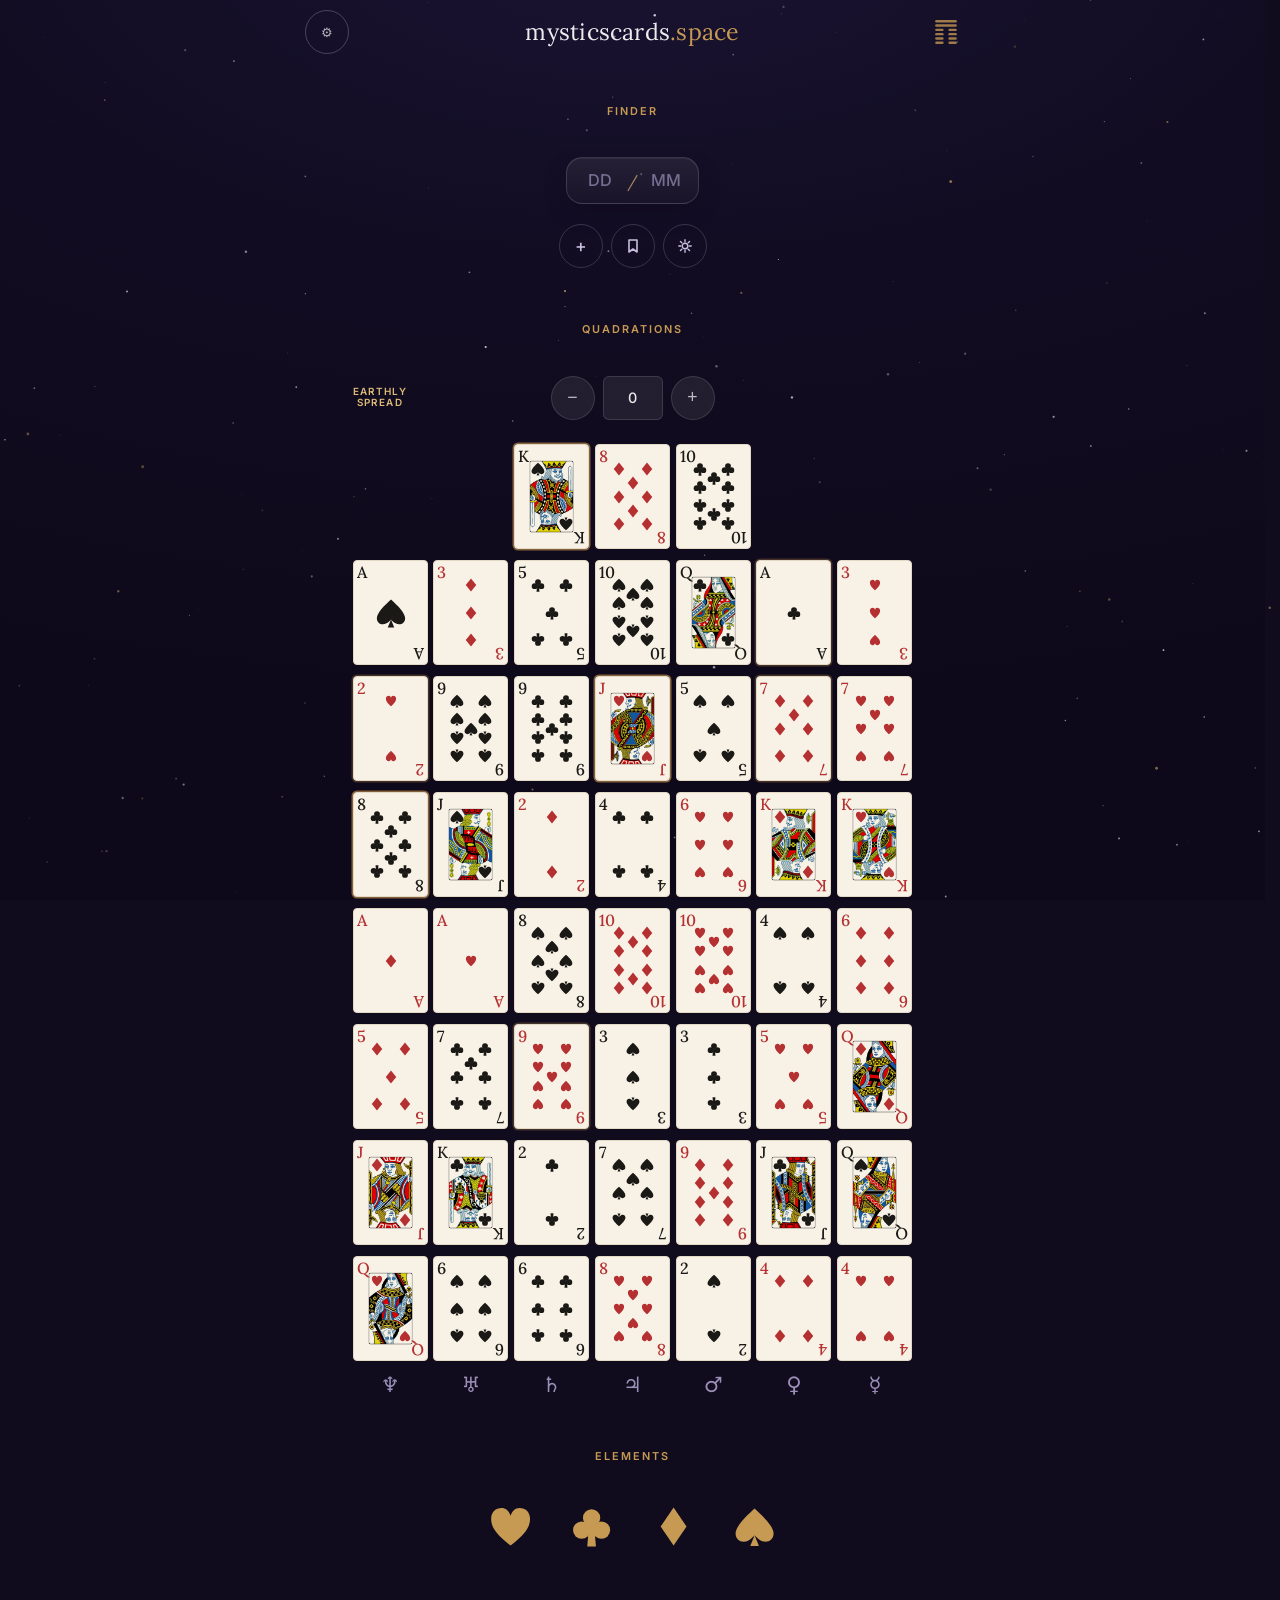
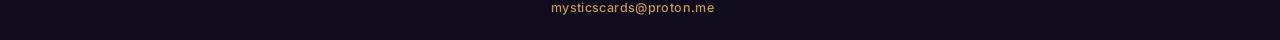
==== index.html @ 14d58bc8 "v0.6" ====
<!DOCTYPE html>
<html lang="en">
<head>
  <meta charset="UTF-8" />
  <meta name="viewport" content="width=device-width, initial-scale=1.0" />
  <title>Cards of Life — mysticscards.space</title>
  <link rel="preconnect" href="https://fonts.googleapis.com" />
  <link rel="preconnect" href="https://fonts.gstatic.com" crossorigin />
  <link href="https://fonts.googleapis.com/css2?family=Inter:wght@300;400;500;600&family=Lora:ital,wght@0,400;0,500;0,600;0,700;1,400;1,500&display=swap" rel="stylesheet" />
  <link rel="icon" href="favicon.ico" sizes="any" />
  <link rel="icon" href="assets/favicon.svg" type="image/svg+xml" />
  <link rel="apple-touch-icon" href="assets/apple-touch-icon.png" />
  <link rel="manifest" href="manifest.webmanifest" />
  <link rel="canonical" href="https://mysticscards.space/" />
  <meta name="theme-color" content="#100c1e" />
  <meta name="version" content="2026-07-16d" />
  <meta name="description" content="Cardology tools — birth cards, planetary periods, and readings." />
  <!-- OpenGraph / Twitter link previews. og-image is 1200×630. -->
  <meta property="og:type" content="website" />
  <meta property="og:url" content="https://mysticscards.space/" />
  <meta property="og:title" content="Cards of Life — mysticscards.space" />
  <meta property="og:description" content="Cardology tools — birth cards, planetary periods, and readings." />
  <meta property="og:image" content="https://mysticscards.space/assets/og-image.png" />
  <meta name="twitter:card" content="summary_large_image" />
  <meta name="twitter:title" content="Cards of Life — mysticscards.space" />
  <meta name="twitter:description" content="Cardology tools — birth cards, planetary periods, and readings." />
  <meta name="twitter:image" content="https://mysticscards.space/assets/og-image.png" />
  <link rel="stylesheet" href="css/site.css?v=20260716e" />
  <link rel="stylesheet" href="css/castfield.css?v=20260711c" />
  <link rel="stylesheet" href="css/cardsoflife.css?v=20260716d" />
</head>
<body class="starry">
<canvas class="stars-bg" aria-hidden="true"></canvas>
<div class="castfield-stage" aria-hidden="true"><div class="field"></div></div>
<script src="js/stars.js?v=20260714a"></script>
<script src="js/site.js?v=20260716e"></script>
<script src="js/castfield.js?v=20260711c" defer></script>
<script src="js/store.js?v=20260714a"></script>
<script src="js/cardsdata.js?v=20260710d"></script>
<script src="js/reltext.js?v=20260710a"></script>
<script src="js/richmonddata.js?v=20260710c"></script>
<script src="js/spread-grid.js?v=20260712a"></script>
<script src="js/quadrations.js?v=20260714a"></script>
<script src="js/finder.js?v=20260714d"></script>
<script src="js/olney.js?v=20260710c"></script>
<script src="js/lifescript.js?v=20260716c"></script>
<!-- The 5 period-reading data files (dailycarddata, periodcarddata,
     yearcarddata, sevenyearcarddata, thirteenyearcarddata — ~500 KB
     total) are LAZY-loaded by js/in-time.js on first Cycles-tab open.
     Not in this eager list, and intentionally not in sw.js PRECACHE. -->
<script src="js/tzcoords.js?v=20260711a"></script>
<script src="js/solar-time.js?v=20260716a"></script>
<script src="js/sun-gate.js?v=20260711b"></script>
<script src="js/in-time.js?v=20260714d"></script>
<script src="js/birthdays.js?v=20260716a"></script>
<script src="js/finder-trays.js?v=20260716a"></script>
<script src="js/planetdata.js?v=20260711a"></script>
<script src="js/elementsdata.js?v=20260711a"></script>
<script src="js/elements.js?v=20260716a"></script>

<main>
  <h1 class="vh">Cards of Life — Cardology</h1>
  <datalist id="solZoneList"></datalist>

  <section class="finder page-section section-open" id="finder" aria-labelledby="finderHeading">
    <h2 class="section-heading" id="finderHeading">
    <button class="section-toggle" type="button"
            aria-expanded="true" aria-controls="finderBody"
            data-section="finder">
      <span class="section-label">Finder</span>
      <svg class="section-chev" viewBox="0 0 24 24" fill="none" stroke="currentColor" stroke-width="2.4" stroke-linecap="round" stroke-linejoin="round" aria-hidden="true"><polyline points="6 9 12 15 18 9"/></svg>
    </button>
    </h2>
    <div class="section-bodywrap">
        <div class="section-bodymin" id="finderBody">
          <div class="section-shell">
          <div class="finder-persons">
            <fieldset class="finder-person" data-role="you">
              <legend class="vh">You</legend>
              <div class="finder-inputs">
                <div class="finder-datepair">
                  <label class="finder-select-wrap">
                    <input id="fDay" class="finder-select finder-day-input" type="text"
                           maxlength="2" inputmode="numeric" pattern="[0-9]*"
                           placeholder="DD" aria-label="Your birth day">
                  </label>
                  <span class="finder-datepair-slash" aria-hidden="true">/</span>
                  <label class="finder-select-wrap">
                    <input id="fMonth" class="finder-select finder-day-input" type="text"
                           maxlength="2" inputmode="numeric" pattern="[0-9]*"
                           placeholder="MM" aria-label="Your birth month">
                  </label>
                </div>
              </div>
            </fieldset>
            <fieldset class="finder-person" data-role="partner">
              <legend class="vh">Partner</legend>
              <div class="finder-inputs">
                <div class="finder-datepair">
                  <label class="finder-select-wrap">
                    <input id="fpDay" class="finder-select finder-day-input" type="text"
                           maxlength="2" inputmode="numeric" pattern="[0-9]*"
                           placeholder="DD" aria-label="Partner's birth day">
                  </label>
                  <span class="finder-datepair-slash" aria-hidden="true">/</span>
                  <label class="finder-select-wrap">
                    <input id="fpMonth" class="finder-select finder-day-input" type="text"
                           maxlength="2" inputmode="numeric" pattern="[0-9]*"
                           placeholder="MM" aria-label="Partner's birth month">
                  </label>
                </div>
              </div>
            </fieldset>
          </div>

          <!-- Finder tool trays — Saved Birthdays, Calendar, and Solar
               Values all load inline under the Finder controls. Wired in
               js/birthdays.js + js/finder-trays.js. -->
          <div class="finder-tools">
            <button type="button" id="fDateReset" class="finder-tool-btn finder-tool-btn--icon finder-date-reset"
                    aria-label="Restore selected date" title="Restore selected date" hidden>↻</button>
            <button type="button" id="fRelToggle" class="finder-tool-btn finder-tool-btn--icon finder-rel-toggle"
                    title="Add partner" aria-label="Add partner" aria-pressed="false">+</button>
            <button type="button" id="finderBdayBtn" class="finder-tool-btn finder-tool-btn--icon"
                    title="Saved birthdays" aria-label="Saved birthdays" aria-expanded="false" aria-controls="bdayTrayWrap">
              <svg viewBox="0 0 16 16" fill="none" aria-hidden="true"><path d="M4 2h8v12l-4-3-4 3V2z" stroke="currentColor" stroke-width="1.6" stroke-linejoin="round"/></svg>
              <span class="finder-tool-badge" id="finderBdayBadge"></span>
            </button>
            <button type="button" id="finderDeckBtn" class="finder-tool-btn finder-tool-btn--icon"
                    title="Solar Values" aria-label="Solar Values" aria-expanded="false" aria-controls="deckTrayWrap">
              <svg viewBox="0 0 16 16" fill="none" aria-hidden="true">
                <circle cx="8" cy="8" r="2.8" stroke="currentColor" stroke-width="1.4"/>
                <path d="M8 1.8v2M8 12.2v2M1.8 8h2M12.2 8h2M3.45 3.45l1.4 1.4M11.15 11.15l1.4 1.4M12.55 3.45l-1.4 1.4M4.85 11.15l-1.4 1.4" stroke="currentColor" stroke-width="1.4" stroke-linecap="round"/>
              </svg>
            </button>
            <button type="button" id="finderShareBtn" class="finder-tool-btn finder-tool-btn--icon finder-share-btn"
                    title="Share Finder link" aria-label="Share Finder link" hidden>
              <svg viewBox="0 0 16 16" fill="none" aria-hidden="true">
                <circle cx="5" cy="8" r="1.55" stroke="currentColor" stroke-width="1.4"/>
                <circle cx="11.5" cy="4" r="1.55" stroke="currentColor" stroke-width="1.4"/>
                <circle cx="11.5" cy="12" r="1.55" stroke="currentColor" stroke-width="1.4"/>
                <path d="M6.35 7.2l3.75-2.3M6.35 8.8l3.75 2.3" stroke="currentColor" stroke-width="1.4" stroke-linecap="round"/>
              </svg>
            </button>
          </div>

          <div class="finder-tray-wrap" id="bdayTrayWrap">
            <div class="finder-tray-min">
              <div class="finder-tray">
                <div class="bday-inline-head">
                  <span class="bday-inline-title">Saved birthdays</span>
                  <span class="finder-tool-badge bday-inline-badge" id="bdayCount" aria-hidden="true"></span>
                </div>
                <div class="pick-target" id="bdayTarget" hidden>
                  <button type="button" class="pick-target-btn is-active" id="bdayTargetSelf" data-target="self">Player 1</button>
                  <button type="button" class="pick-target-btn" id="bdayTargetPartner" data-target="partner">Player 2</button>
                </div>
                <div class="bday-toolbar">
                  <button class="btn btn--gold" id="bdayAddBtn" type="button">+ Add birthday</button>
                  <div class="bday-io">
                    <button class="btn" id="bdayImportBtn" type="button" title="Import a saved birthdays file">Import</button>
                    <button class="btn" id="bdayExportBtn" type="button" title="Download your saved birthdays">Export</button>
                    <input type="file" id="bdayImportFile" accept="application/json" hidden>
                  </div>
                </div>
                <div class="birth-add-panel" id="birthAddPanel">
                  <div class="birth-add-row">
                    <input type="text" id="baDay" class="ba-field ba-num" maxlength="2" inputmode="numeric" placeholder="DD" aria-label="Day">
                    <input type="text" id="baMonth" class="ba-field ba-num" maxlength="2" inputmode="numeric" placeholder="MM" aria-label="Month">
                    <input type="text" id="baYear" class="ba-field ba-year" maxlength="4" inputmode="numeric" placeholder="YYYY" aria-label="Year">
                    <input type="text" id="baName" class="ba-field ba-name" placeholder="Name" aria-label="Name">
                    <button type="button" class="btn btn--gold" id="birthAddSave">Save</button>
                  </div>
                  <button type="button" class="birth-more-toggle" id="birthMoreToggle" aria-expanded="false" aria-controls="birthMoreDetails">More details</button>
                  <div class="birth-more-details" id="birthMoreDetails" hidden>
                    <div class="birth-add-row birth-add-row--details">
                      <label class="ba-detail-field"><span>Birth time</span>
                        <input type="time" id="baTime" class="ba-field ba-time" step="60" aria-label="Birth time">
                      </label>
                      <label class="ba-detail-field ba-detail-field--place"><span>Birthplace</span>
                        <input type="text" id="baPlace" class="ba-field ba-place" list="solZoneList" placeholder="city or zone" autocomplete="off" aria-label="Birthplace">
                      </label>
                    </div>
                    <p class="birth-detail-note">Optional. Used to pre-fill Solar Time when this birthday is loaded.</p>
                  </div>
                  <p class="birth-add-error" id="birthAddError" aria-live="polite"></p>
                </div>
                <div class="bday-list" id="birthPanel"></div>
                <p class="bday-note">Saved in this browser only. Export to back up or move to another device.</p>
              </div>
            </div>
          </div>

          <div class="finder-tray-wrap" id="deckTrayWrap">
            <div class="finder-tray-min">
              <div class="finder-tray">
                <div class="tray-inline-head tray-inline-head--solar">
                  <span class="tray-inline-title">Solar Values</span>
                  <button type="button" class="sv-base-btn" id="svBaseBtn"
                          aria-pressed="false" aria-label="Toggle Solar Values base" title="Solar Values base">base10</button>
                </div>
                <div class="pick-target" id="deckTarget" hidden>
                  <button type="button" class="pick-target-btn is-active" id="deckTargetSelf" data-target="self">Player 1</button>
                  <button type="button" class="pick-target-btn" id="deckTargetPartner" data-target="partner">Player 2</button>
                </div>
                <div class="sv-calc">
                  <div class="sv-calc-inputs">
                    <div class="sv-calc-main">
                      <div class="sv-formula" id="svFormula" aria-live="polite">
                        <span class="sv-formula-text">Solar Value = <span id="svBaseConst">55</span> - (</span>
                        <label class="sv-field"><span class="vh">Day</span><input type="text" id="svDay" maxlength="2" inputmode="numeric" pattern="[0-9]*" placeholder="DD" aria-label="Day of month"></label>
                        <span class="sv-formula-text">) + 2×(</span>
                        <label class="sv-field"><span class="vh">Month</span><input type="text" id="svMonth" maxlength="2" inputmode="numeric" pattern="[0-9]*" placeholder="MM" aria-label="Month"></label>
                        <span class="sv-formula-text">)</span>
                        <span class="sv-formula-result" id="svFormulaResult"></span>
                      </div>
                    </div>
                  </div>
                </div>
                <div class="browse-grid" id="browseGrid"></div>
              </div>
            </div>
          </div>

          <div class="finder-results">
            <div class="finder-result" id="fResult" aria-live="polite"></div>
            <div class="finder-result finder-result-composite" id="frResult" aria-live="polite"></div>
            <div class="finder-result" id="fpResult" aria-live="polite"></div>
          </div>

          <!-- Finder result panels — one of About / Life Script /
               Cycles visible at a time via the chip picker. The whole
               wrapper is hidden in triptych mode and when no card is
               picked. -->
          <div class="finder-panels" id="fPanels" hidden>
            <div class="ns-picker" id="fPanelPicker" role="tablist" aria-label="Card reading section">
              <button type="button" class="ns-chip is-active" id="chipAbout"      data-panel="about"      role="tab" aria-selected="true"  aria-controls="fAbout">About</button>
              <button type="button" class="ns-chip"           id="chipLifeScript" data-panel="lifescript" role="tab" aria-selected="false" aria-controls="fLifeScript">Stats</button>
              <button type="button" class="ns-chip"           id="chipInTime"     data-panel="intime"     role="tab" aria-selected="false" aria-controls="fInTime">Cycles</button>
            </div>
            <div class="finder-panels-body" id="fPanelBody" data-panel-active="about">

              <!-- About panel — modern or Olney reading depending on
                   the shared header setting. Joker keeps the content
                   area empty. -->
              <div class="finder-about ns-panel" id="fAbout" role="tabpanel" aria-labelledby="chipAbout">
                <div class="finder-about-inner">
                  <div class="finder-about-view finder-about-modern is-active" id="fAboutModern">
                  <div class="finder-about-bond" id="fAboutBond"></div>
                  <div class="finder-about-kws" id="fAboutKws"></div>
                  <div class="finder-about-personality" id="fAboutPersonality"></div>
                  <p class="finder-about-vow" id="fAboutVow"></p>
                  <div class="finder-about-lightshadow">
                    <div class="finder-about-light">
                      <h4 class="finder-about-h">Light</h4>
                      <ul id="fAboutStrengths"></ul>
                    </div>
                    <div class="finder-about-shadow">
                      <h4 class="finder-about-h">Shadow</h4>
                      <ul id="fAboutChallenges"></ul>
                    </div>
                  </div>
                  </div>
                  <div class="finder-about-view finder-about-olney" id="fAboutOlney">
                    <div class="olney-inner olney-panel" id="fAboutOlneyInner"></div>
                    <div class="ns-panel-empty">Richmond has no delineation for this card — pick another to view his 1893 reading.</div>
                  </div>
                </div>
              </div>

              <!-- Life Script — the picked card's seven ruling cards
                   shown as a single row. Populated by js/lifescript.js. -->
              <div class="finder-lifescript ns-panel" id="fLifeScript" role="tabpanel" aria-labelledby="chipLifeScript">
                <div class="ls-inner"></div>
                <div class="it-solar ls-solar" id="fSolar">
                  <div class="ls-stat-label it-solar-title" id="solToggle">Solar</div>
                  <div class="it-solar-body" id="solBody">
                    <p class="it-solar-intro">Births near midnight can belong to the previous or next day by the sun. Enter the birth time and place to find the true solar-day card.</p>
                    <div class="it-solar-fields">
                      <label class="it-solar-field"><span>Birth time</span>
                        <input type="time" id="solTime" step="60" aria-label="Birth time" />
                      </label>
                      <label class="it-solar-field"><span>Birthplace</span>
                        <input type="text" id="solPlace" list="solZoneList" placeholder="city or zone" autocomplete="off" aria-label="Birthplace" />
                      </label>
                    </div>
                    <div class="it-solar-out" id="solOut"></div>
                  </div>
                </div>
                <div class="ns-panel-empty">Life Script isn't available for this card.</div>
              </div>

              <!-- Cycles — Birth / 13-Year / 7-Year / Yearly / 52-Day
                   / Daily period cards for the picked card. Populated
                   by js/in-time.js, which lazy-loads its five period-
                   reading data files on first open. -->
              <div class="finder-intime ns-panel" id="fInTime" role="tabpanel" aria-labelledby="chipInTime">
                <div class="it-inner"></div>
                <div class="ns-panel-empty">Cycles aren't available for this card.</div>
              </div>

            </div>
          </div>
          </div>
        </div>
      </div>
    </div>
  </section>

  <section class="quadrations page-section section-open" id="quadrations" aria-labelledby="quadrationsHeading">
    <h2 class="section-heading" id="quadrationsHeading">
    <button class="section-toggle" type="button"
            aria-expanded="true" aria-controls="quadrationsBody"
            data-section="quadrations">
      <span class="section-label">Quadrations</span>
      <svg class="section-chev" viewBox="0 0 24 24" fill="none" stroke="currentColor" stroke-width="2.4" stroke-linecap="round" stroke-linejoin="round" aria-hidden="true"><polyline points="6 9 12 15 18 9"/></svg>
    </button>
    </h2>
    <div class="section-bodywrap">
      <div class="section-bodymin" id="quadrationsBody">
        <div class="section-shell">
          <div class="spreads-top">
            <span class="q-mode-current" id="qModeCurrent" aria-live="polite"></span>
            <div class="age-controls-wrap">
              <div class="age-controls">
                <button class="age-btn" id="ageDown" aria-label="Previous age">−</button>
                <input type="number" id="ageInput" class="age-input" min="0" max="89" value="0" aria-label="Age">
                <button class="age-btn" id="ageUp" aria-label="Next age">+</button>
              </div>
            </div>
          </div>
          <div class="spread-layout">
            <div class="spread-wrap">
              <div class="spread-stack">
                <div id="annualGrid" class="spread-grid"></div>
              </div>
            </div>
          </div>
        </div>
      </div>
    </div>
  </section>

  <section class="elements page-section section-open" id="elements" aria-labelledby="elementsHeading">
    <h2 class="section-heading" id="elementsHeading">
    <button class="section-toggle" type="button"
            aria-expanded="true" aria-controls="elementsBody"
            data-section="elements">
      <span class="section-label">Elements</span>
      <svg class="section-chev" viewBox="0 0 24 24" fill="none" stroke="currentColor" stroke-width="2.4" stroke-linecap="round" stroke-linejoin="round" aria-hidden="true"><polyline points="6 9 12 15 18 9"/></svg>
    </button>
    </h2>
    <div class="section-bodywrap">
      <div class="section-bodymin" id="elementsBody">
        <div class="section-shell">
          <div class="el-inner">
            <div class="el-topline">
              <div class="suit-row" id="suitRow" role="group" aria-label="The four suits"></div>
            </div>
            <div class="num-row" id="numRow" role="group" aria-label="The thirteen numbers" hidden></div>
            <div class="planet-row" id="planetRow" role="group" aria-label="The seven planets and the Crown" hidden></div>
            <div class="el-detailwrap">
              <div class="el-detailmin">
                <div class="el-detail" id="elDetail" aria-live="polite">
                  <button class="el-nav el-prev" type="button" aria-label="Previous">‹</button>
                  <div class="el-card">
                    <div class="el-head">
                      <span class="el-fig" id="elFig" aria-hidden="true"></span>
                      <span class="el-name" id="elName"></span>
                    </div>
                    <div class="el-kws" id="elKws"></div>
                    <div class="el-text" id="elText"></div>
                    <p class="el-keynote" id="elKeynote"></p>
                  </div>
                  <button class="el-nav el-next" type="button" aria-label="Next">›</button>
                </div>
              </div>
            </div>
            <div class="pl-pop" id="plPop">
              <div class="pl-detailwrap"><div class="pl-detailmin">
                <div class="pl-detail" id="plDetail" aria-live="polite">
                  <div class="pl-card">
                    <div class="pl-head">
                      <span class="pl-fig" id="plFig" aria-hidden="true"></span>
                      <span class="pl-name" id="plName"></span>
                    </div>
                    <div class="pl-sub" id="plSub"></div>
                    <div class="pl-kws" id="plKws"></div>
                    <div class="pl-para" id="plPara"></div>
                    <dl class="pl-attrs" id="plAttrs"></dl>
                    <p class="pl-syn" id="plSyn"></p>
                  </div>
                </div>
              </div></div>
            </div>
          </div>
        </div>
      </div>
    </div>
  </section>
</main>

<footer class="site-footer">
  <div class="sf-inner"></div>
</footer>
</body>
</html>
---- css/site.css ----
:root {
  --bg:            #100c1e;
  --surface:       #221a3d;
  --surface-alt:   #2b2150;
  --text:          #f1ecfa;
  --muted:         #9a90b8;
  --secondary:     #c8bfe0;
  --accent:        #1b1436;
  --gold:          #c79a54;
  --gold-light:    #2e2450;
  --gold-ink:      #ddbb78;
  --ink-muted:     #b7add6;
  --rule:          #2c2550;
  --rule-strong:   #443a6b;
  --yang:          #1a1916;
  --red:           #b53030;
  --green:         #1a1916;
  --navy:          #1a1916;
  --text-muted:    #9a90b8;
  --card-dark:     #1a1916;
  --card-paper:    #f7f1e6;
  --band:          #241c46;
  --border:        #322a55;
  --code-bg:       #241c46;
  --r-sm:          6px;
  --r-md:          12px;
  --r-lg:          20px;
  --card-radius:   4px;
  --sh-sm:         0 1px 3px rgba(0,0,0,.07), 0 1px 2px rgba(0,0,0,.04);
  --sh-md:         0 4px 16px rgba(0,0,0,.08), 0 2px 6px rgba(0,0,0,.04);
  --sh-lg:         0 16px 48px rgba(0,0,0,.12), 0 4px 16px rgba(0,0,0,.06);
  --max-w:         1140px;
  --control-rail-w: 720px;
  --section-gap:   1rem;
  --mini-card-min-w: 1.9rem;
  --mini-card-h: 1.32rem;
  --mini-card-pad-x: .32rem;
  --mini-card-font: .62rem;
  --serif:         'Lora', Georgia, serif;
  --sans:          'Inter', system-ui, sans-serif;
  --mono:          'SFMono-Regular', ui-monospace, Menlo, Consolas, monospace;
  --ease:          .18s ease;
  --space-1:       .25rem;
  --space-2:       .5rem;
  --space-3:       .75rem;
  --space-4:       1rem;
  --space-5:       1.5rem;
  --space-6:       2rem;
  --space-7:       3rem;
  --text-xs:       .8rem;
  --text-sm:       .85rem;
  --text-base:     1rem;
  --text-md:       1.05rem;
  --text-lg:       1.35rem;
  --text-xl:       2.2rem;
  --tap-target:    44px;
}

*, *::before, *::after { box-sizing: border-box; margin: 0; padding: 0; }
html { font-size: 16px; scroll-behavior: smooth; scrollbar-gutter: stable; background: var(--bg); overscroll-behavior-y: none; }
html:has(body.starry) {
  background: radial-gradient(125% 85% at 50% -8%, #1a1433 0%, #110c21 46%, #0e091a 100%) fixed;
  background-color: var(--bg);
}
html { overflow-x: hidden; overscroll-behavior-x: none; }
body {
  background: var(--bg);
  color: var(--text);
  font-family: var(--sans);
  line-height: 1.7;
  -webkit-font-smoothing: antialiased;
  display: flex;
  flex-direction: column;
  min-height: 100vh;
  overflow-x: hidden;
  overscroll-behavior-x: none;
  position: relative;
  max-width: 100vw;
}

body.starry { background: transparent; }
.stars-bg {
  position: fixed; inset: 0;
  width: 100%; height: 100%;
  z-index: -1; pointer-events: none;
}
body:not(.bg-enabled) .castfield-stage {
  display: none;
}
a { color: inherit; text-decoration: none; }

:focus-visible { outline: 2px solid var(--gold); outline-offset: 2px; border-radius: 3px; }

.skip-link {
  position: fixed; left: 12px; top: -56px; z-index: 300;
  background: var(--accent); color: #fff;
  padding: .6rem 1rem; border-radius: 0 0 10px 10px;
  font-size: .8rem; font-weight: 600; letter-spacing: .04em;
  text-decoration: none; transition: top .16s ease;
}
.skip-link:focus { top: 0; }
.main-anchor { position: absolute; width: 0; height: 0; overflow: hidden; }

.vh {
  position: absolute !important; width: 1px; height: 1px;
  padding: 0; margin: -1px; overflow: hidden;
  clip: rect(0 0 0 0); clip-path: inset(50%); white-space: nowrap; border: 0;
}

h1 {
  font-family: var(--serif);
  font-size: var(--text-xl);
  font-weight: normal;
  letter-spacing: -0.01em;
  line-height: 1.2;
  margin-bottom: 0.4rem;
}
h2 {
  font-family: var(--serif);
  font-size: var(--text-lg);
  font-weight: normal;
  margin: 3.5rem 0 1rem;
  padding-bottom: 0.4rem;
  border-bottom: 1px solid var(--rule);
}
h3 {
  font-size: var(--text-sm);
  font-weight: 600;
  letter-spacing: 0.08em;
  text-transform: uppercase;
  color: var(--muted);
  margin: 2rem 0 0.75rem;
}
p { margin-bottom: 1rem; }
p:last-child { margin-bottom: 0; }

.subtitle {
  font-family: var(--mono);
  font-size: var(--text-xs);
  color: var(--muted);
  margin-bottom: 2.5rem;
  letter-spacing: 0.04em;
}
.lead {
  font-size: var(--text-md);
  color: var(--secondary);
  line-height: 1.75;
  margin-bottom: 2rem;
}
hr { border: none; border-top: 1px solid var(--rule); margin: 2rem 0; }

.page-content {
  width: 100%;
  max-width: 780px;
  margin: 0 auto;
  padding: 1.25rem 1.5rem 6rem;
  align-self: center;
}
main { padding: 1.5rem 0 1.5rem; }
.page-section + .page-section { margin-block-start: var(--section-gap); }
.section-heading { margin: 0; padding: 0; border: 0; font: inherit; line-height: inherit; }
.section-shell {
  max-width: var(--max-w);
  margin: 0 auto;
  padding-inline: clamp(.75rem, 4vw, 1.5rem);
}

.page-section .section-toggle {
  background: none; border: none; padding: 0 var(--space-3); cursor: pointer;
  min-height: var(--tap-target);
  display: flex; align-items: center; justify-content: center;
  gap: .55rem;
  margin: 0 auto;
  font: inherit;
}
.page-section .section-toggle:focus-visible {
  outline: 2px solid var(--gold); outline-offset: 4px;
  border-radius: 4px;
}
.page-section .section-toggle .section-label {
  display: block;
  margin: 0;
  text-align: center;
  color: var(--gold);
  font-family: var(--sans);
  font-size: .68rem;
  font-weight: 600;
  letter-spacing: .18em;
  text-transform: uppercase;
}
.section-chev { display: none; }
.section-bodywrap {
  display: grid; grid-template-rows: 0fr;
  margin-top: 0;
  transition: grid-template-rows .4s ease, margin-top .4s ease;
}
.page-section.section-open .section-bodywrap {
  grid-template-rows: 1fr;
  margin-top: 1rem;
}
.section-bodymin { overflow: hidden; min-height: 0; padding-top: 0; transition: padding-top .4s ease; }
.page-section.section-open .section-bodymin { padding-top: 8px; }

/* Keep collapsed panel contents out of the paint tree for one frame while
   their height wrappers change state. site.js adds .collapse-paint-ready on
   the next animation frame after an open transition starts. */
.section-bodymin,
.finder-tray-min,
.el-detailmin,
.pl-detailmin,
.tg-detailmin,
.so-geo-detailmin,
.gl-linesmin { visibility: hidden; }
.collapse-paint-ready { visibility: visible; }

@media (prefers-reduced-motion: reduce) {
  .section-bodywrap, .section-bodymin { transition: none; }
}

.site-header {
  position: sticky; top: 0; z-index: 200;
  background: var(--accent);
  border-bottom: 1px solid rgba(255,255,255,.08);
}
.site-header.scrolled { box-shadow: 0 2px 12px rgba(0,0,0,.25); }
body.starry .site-header { background: transparent; border-bottom-color: transparent; }
body.starry .site-header.scrolled {
  background: rgba(22, 16, 41, .82);
  -webkit-backdrop-filter: blur(8px); backdrop-filter: blur(8px);
  border-bottom-color: rgba(255, 255, 255, .06);
}
.sh-inner {
  display: flex; align-items: center; height: 64px;
  max-width: var(--max-w); margin: 0 auto;
  padding: 0 2rem; position: relative;
}
.sh-settings {
  position: absolute;
  left: 2rem;
  top: 50%;
  transform: translateY(-50%);
  z-index: 1;
}
.sh-settings-btn {
  width: var(--tap-target);
  height: var(--tap-target);
  border-radius: 50%;
  border: 1px solid rgba(255,255,255,.22);
  background: transparent;
  color: rgba(255,255,255,.68);
  display: inline-flex;
  align-items: center;
  justify-content: center;
  cursor: pointer;
  transition: background var(--ease), color var(--ease), border-color var(--ease);
}
.sh-settings-btn:hover,
.sh-settings-btn:focus-visible,
.sh-settings-btn[aria-expanded="true"] {
  color: var(--gold);
  border-color: rgba(221,187,120,.55);
  background: rgba(255,255,255,.05);
}
.sh-settings-panel {
  position: absolute;
  top: calc(100% + .55rem);
  left: 0;
  width: min(260px, 88vw);
  padding: .4rem .8rem;
  border: 1px solid var(--rule-strong);
  border-radius: 12px;
  background: rgba(24, 18, 45, .94);
  box-shadow: var(--sh-lg);
  opacity: 0;
  visibility: hidden;
  transform: translateY(-6px) scale(.98);
  transform-origin: top left;
  transition: opacity .18s ease, transform .18s ease, visibility 0s linear .18s;
  pointer-events: none;
  -webkit-backdrop-filter: blur(10px);
  backdrop-filter: blur(10px);
}
.sh-settings-panel.open {
  opacity: 1;
  visibility: visible;
  transform: none;
  pointer-events: auto;
  transition: opacity .18s ease, transform .18s ease;
}
.sh-setting-row {
  display: flex;
  align-items: center;
  justify-content: space-between;
  gap: .75rem;
  padding: .6rem 0;
}
.sh-setting-row + .sh-setting-row {
  border-top: 1px solid rgba(255,255,255,.08);
}
.sh-setting-label {
  font-size: .8rem;
  color: var(--secondary);
}
.sh-setting-divider {
  height: 1px;
  margin: .25rem 0;
  background: rgba(255,255,255,.08);
}
.sh-setting-group {
  display: flex;
  flex-direction: column;
}
.sh-setting-head {
  margin: .1rem 0 .2rem;
  font-size: .64rem;
  font-weight: 600;
  letter-spacing: .12em;
  text-transform: uppercase;
  color: var(--gold-ink);
}
.sh-setting-row--size {
  flex-direction: column;
  align-items: stretch;
  gap: .4rem;
}
.sh-setting-row--size .sh-setting-label {
  font-size: .64rem;
  font-weight: 600;
  letter-spacing: .06em;
  text-transform: uppercase;
  color: var(--gold-ink);
}
.sh-voice-btn {
  font-family: var(--sans);
  font-size: .62rem;
  font-weight: 600;
  letter-spacing: .09em;
  text-transform: lowercase;
  color: rgba(255,255,255,.72);
  background: rgba(255,255,255,.04);
  border: 1px solid rgba(255,255,255,.12);
  border-radius: 999px;
  min-height: var(--tap-target);
  min-width: 5.2rem;
  padding: 0 .75rem;
  display: inline-flex;
  align-items: center;
  justify-content: center;
  cursor: pointer;
  transition: all var(--ease);
}
.sh-voice-btn:hover,
.sh-voice-btn:focus-visible {
  color: var(--gold);
  border-color: rgba(221,187,120,.42);
}
.sh-voice-btn[aria-pressed="true"] {
  border-color: var(--gold);
  color: #221300;
  background: linear-gradient(180deg, rgba(221,187,120,.96), rgba(199,154,84,.92));
  box-shadow: 0 0 0 1px rgba(88,56,13,.14), 0 4px 12px rgba(0,0,0,.16);
}
.q-switch {
  position: relative;
  flex-shrink: 0;
  width: 34px;
  height: 20px;
  padding: 0;
  border-radius: 999px;
  background: rgba(255,255,255,.15);
  border: 1px solid rgba(255,255,255,.22);
  z-index: 1;
  cursor: pointer;
  transition: background var(--ease), border-color var(--ease);
}
.q-switch-knob {
  position: absolute;
  top: 1px;
  left: 1px;
  width: 16px;
  height: 16px;
  border-radius: 50%;
  background: #fff;
  transition: transform var(--ease);
}
.q-switch.on {
  background: var(--gold);
  border-color: var(--gold);
}
.q-switch.on .q-switch-knob {
  transform: translateX(14px);
}
.q-switch:focus-visible {
  outline: 2px solid var(--gold);
  outline-offset: 3px;
}
.q-size-row {
  display: flex;
  align-items: center;
  gap: .4rem;
}
.q-size-ico {
  font-family: var(--serif);
  color: rgba(255,255,255,.4);
  line-height: 1;
  user-select: none;
}
.q-size-ico--sm { font-size: .6rem; }
.q-size-ico--lg { font-size: 1.05rem; }
.q-size-val {
  font-family: var(--sans);
  font-size: .68rem;
  font-weight: 600;
  color: rgba(255,255,255,.45);
  min-width: 2.6em;
  text-align: left;
}
.q-size-slider {
  -webkit-appearance: none;
  appearance: none;
  flex: 1;
  min-width: 0;
  height: 32px;
  background: transparent;
  cursor: pointer;
}
.q-size-slider::-webkit-slider-runnable-track {
  height: 3px;
  border-radius: 999px;
  background: rgba(255,255,255,.18);
}
.q-size-slider::-moz-range-track {
  height: 3px;
  border-radius: 999px;
  background: rgba(255,255,255,.18);
}
.q-size-slider::-webkit-slider-thumb {
  -webkit-appearance: none;
  appearance: none;
  width: 15px;
  height: 15px;
  margin-top: -6px;
  border-radius: 50%;
  background: var(--gold);
  border: 2px solid var(--accent);
  transition: transform var(--ease);
}
.q-size-slider::-moz-range-thumb {
  width: 15px;
  height: 15px;
  border-radius: 50%;
  background: var(--gold);
  border: 2px solid var(--accent);
  transition: transform var(--ease);
}
.q-size-slider::-webkit-slider-thumb:hover,
.q-size-slider::-moz-range-thumb:hover { transform: scale(1.15); }
.sh-logo {
  font-family: var(--serif); font-size: 1.45rem; font-weight: 400;
  letter-spacing: .01em; color: rgba(255,255,255,.92);
  text-decoration: none; position: absolute;
  left: 50%; transform: translateX(-50%); white-space: nowrap;
}
.sh-logo .suit { color: var(--gold); }
.sh-hex {
  display: inline-flex; line-height: 0;
  margin-left: auto; padding: 0 4px; min-height: 48px; align-items: center;
  opacity: .78; transition: opacity .2s ease;
}
.sh-hex svg { width: 22px; height: 24px; display: block; }
.sh-hex:hover, .sh-hex:focus-visible { opacity: 1; }

@media (min-width: 900px) {
  .sh-inner {
    max-width: var(--control-rail-w);
  }
}

@media (max-width: 560px) {
  .sh-inner { padding: 0 1rem; }
  .sh-logo { font-size: 1.15rem; }
  .sh-settings { left: 1rem; }
}

.btn {
  display: inline-flex; align-items: center; justify-content: center; gap: .35rem;
  min-height: var(--tap-target);
  background: var(--surface-alt); border: 1px solid var(--border);
  border-radius: var(--r-sm); padding: .4rem .85rem;
  font-family: var(--sans); font-size: .75rem; font-weight: 500; letter-spacing: .03em;
  color: var(--secondary); cursor: pointer; white-space: nowrap;
  transition: background var(--ease), border-color var(--ease), color var(--ease);
}
.btn:hover { border-color: var(--gold); color: var(--gold); background: var(--gold-light); }
.btn:disabled { opacity: .4; cursor: default; }
.btn--gold { background: var(--gold); border-color: transparent; color: var(--accent); }
.btn--gold:hover { background: var(--gold-ink); color: var(--accent); }
.btn--ghost { background: transparent; }
.btn--icon { min-width: var(--tap-target); padding: .4rem; }

.spread-card {
  position: relative;
  overflow: hidden;
  background: var(--card-paper);
  border: 1px solid #e3d8c4;
  border-radius: var(--card-radius);
  container-type: inline-size;
  aspect-ratio: 5 / 7;
}
.spread-card.hearts,  .spread-card.diamonds { color: var(--red); }
.spread-card.clubs  { color: var(--green); }
.spread-card.spades { color: var(--navy); }
.spread-card.joker  { color: var(--gold); }
.spread-card.joker .court-art { inset: 0; width: 100%; height: 100%; }
.card-corner {
  position: absolute; z-index: 1;
  display: flex; flex-direction: column; align-items: center; gap: 1px; line-height: 1;
}
.card-tl { top: 2.5%; left: 4%; }
.card-br { bottom: 2.5%; right: 4%; transform: rotate(180deg); }
.cc-rank { font-family: var(--serif); font-size: 22cqw; font-weight: 500; line-height: 1; }
.cc-suit { font-size: 14cqw; line-height: 1; }
.cc-rest { font-family: var(--serif); font-size: 9cqw; font-weight: 500; line-height: 1.04;
  writing-mode: vertical-rl; text-orientation: upright; letter-spacing: .2cqw; margin-top: .4cqw; }
.card-pips { position: absolute; top: 18%; bottom: 18%; left: 12%; right: 12%; }
.pip {
  position: absolute; transform: translate(-50%, -50%);
  font-size: 20cqw; line-height: 1; user-select: none; pointer-events: none;
}
.pip.inv { transform: translate(-50%, -50%) rotate(180deg); }
.pip.ace { font-size: 44cqw; }
.pip-svg { width: 1em; height: 1em; fill: currentColor; display: block; }
.court-art {
  position: absolute; inset: 8% 5%;
  width: 90%; height: 84%;
  object-fit: contain; object-position: center;
}
.court-pip {
  position: absolute; z-index: 1;
  transform: translate(-50%, -50%);
  font-size: 20cqw; line-height: 1; pointer-events: none;
}
.card-face {
  position: absolute; inset: 5%;
  display: flex; flex-direction: column; align-items: center; justify-content: center; gap: 1px;
}
.card-face-letter { font-family: var(--serif); font-size: 42cqw; font-weight: 400; line-height: 1; }
.card-face-sym    { font-size: 24cqw; opacity: .75; }

.card-back {
  position: absolute; inset: 0;
  border-radius: inherit; overflow: hidden;
  --cash-hole: 30%;
  background: linear-gradient(155deg, #2a2154 0%, #1c1440 60%, #160e2e 100%);
  border: 1px solid rgba(221,187,120,.42);
}
.card-back::before {
  content: ''; position: absolute; inset: 8%; border-radius: 2px;
  border: 1px solid rgba(221,187,120,.45);
}
.card-back::after {
  content: none;
}
.card-back .cb-coin {
  position: absolute; left: 50%; top: 50%; z-index: 2;
  container-type: inline-size;
  isolation: isolate;
  width: 42%; aspect-ratio: 1; transform: translate(-50%, -50%);
  border-radius: 50%;
  background:
    radial-gradient(circle at 34% 26%, rgba(255,247,218,.42) 0 8%, transparent 10%),
    radial-gradient(circle at 42% 35%, #f3dca2 0%, #d9b96c 34%, #a9813f 66%, #6e5125 100%),
    repeating-radial-gradient(circle at 50% 52%, rgba(255,244,201,.24) 0 1px, transparent 1px 5px),
    repeating-conic-gradient(from -12deg, rgba(255,243,198,.2) 0deg 3deg, transparent 3deg 10deg);
  border: 1px solid #5a4220;
  box-shadow:
    inset 0 2px 3px rgba(255,249,226,.58),
    inset 0 -4px 7px rgba(55,35,12,.62),
    inset 0 0 0 4px rgba(116,82,36,.2),
    0 2px 5px rgba(0,0,0,.5);
  display: flex; align-items: center; justify-content: center;
}
.card-back .cb-coin::before {
  content: ''; position: absolute; left: 50%; top: 50%; z-index: -1;
  width: 205%; aspect-ratio: 1; transform: translate(-50%, -50%);
  background: url("data:image/svg+xml,%3Csvg xmlns='http://www.w3.org/2000/svg' viewBox='0 0 200 200'%3E%3Cg fill='none' stroke='%23ead08e' stroke-width='6' stroke-linecap='square' opacity='.94'%3E%3Cg transform='translate(100 20)'%3E%3Cpath d='M-18 0H18M-18 11H18M-18 22H18'/%3E%3C/g%3E%3Cg transform='translate(156.6 43.4) rotate(45)'%3E%3Cpath d='M-18 0H18M-18 11H-5M5 11H18M-18 22H18'/%3E%3C/g%3E%3Cg transform='translate(180 100) rotate(90)'%3E%3Cpath d='M-18 0H18M-18 11H18M-18 22H-5M5 22H18'/%3E%3C/g%3E%3Cg transform='translate(156.6 156.6) rotate(135)'%3E%3Cpath d='M-18 0H-5M5 0H18M-18 11H18M-18 22H18'/%3E%3C/g%3E%3Cg transform='translate(100 180) rotate(180)'%3E%3Cpath d='M-18 0H18M-18 11H-5M5 11H18M-18 22H-5M5 22H18'/%3E%3C/g%3E%3Cg transform='translate(43.4 156.6) rotate(225)'%3E%3Cpath d='M-18 0H-5M5 0H18M-18 11H18M-18 22H-5M5 22H18'/%3E%3C/g%3E%3Cg transform='translate(20 100) rotate(270)'%3E%3Cpath d='M-18 0H-5M5 0H18M-18 11H-5M5 11H18M-18 22H18'/%3E%3C/g%3E%3Cg transform='translate(43.4 43.4) rotate(315)'%3E%3Cpath d='M-18 0H-5M5 0H18M-18 11H-5M5 11H18M-18 22H-5M5 22H18'/%3E%3C/g%3E%3C/g%3E%3C/svg%3E");
  background-repeat: no-repeat;
  background-size: 100% 100%;
}
.card-back .cb-coin::after {
  content: ''; width: var(--cash-hole); height: var(--cash-hole); border-radius: 1.5px;
  background: radial-gradient(circle at 50% 38%, #2a1f12, #120c06);
  box-shadow: inset 0 1px 2px rgba(0,0,0,.85);
  border: 1px solid #5a4220;
}

.spread-grid {
  display: grid;
  grid-template-columns: repeat(7, 1fr);
  gap: .45rem .35rem;
  align-items: center;
  width: 100%;
  max-width: 560px;
  margin: 0 auto;
}
.spread-col-label {
  text-align: center; font-size: 1.5rem;
  color: var(--text-muted); padding-top: .4rem; line-height: 1;
}
.crown-row {
  grid-column: 1 / -1;
  display: grid;
  grid-template-columns: repeat(7, 1fr);
  gap: .45rem .35rem;
  margin-top: 1.25rem;
}
.crown-side { grid-column: span 2; min-width: 0; }
.planet-col-label {
  font-size: 1.32rem;
  padding-top: .12rem;
}

.sl-seat { min-width: 0; display: flex; flex-direction: column; align-items: center; }
.sl-seat .spread-card { order: 0; width: 100%; }
.sl-ghost-row { order: 1; display: flex; justify-content: center; gap: .12rem; margin-top: .22rem; width: 100%; max-width: 100%; }
.sl-ghost {
  display: none;
  flex: 1 1 0;
  min-inline-size: 0;
  max-inline-size: calc((100% - .12rem) / 2);
  block-size: var(--mini-card-h);
  padding: 0 .08rem;
  align-items: center;
  justify-content: center;
  font-family: var(--serif);
  font-size: clamp(.44rem, 1.35vw, var(--mini-card-font));
  font-weight: 700;
  letter-spacing: 0;
  line-height: 1;
  border: 1px solid rgba(75,57,31,.18);
  border-radius: var(--card-radius);
  background: rgba(253,250,245,.88);
  white-space: nowrap; user-select: none; pointer-events: none;
}
.spread-grid.sl-ghosts .sl-ghost-d,
.spread-grid.sl-ghosts-by .sl-ghost-b { display: inline-flex; }
.sl-ghost-self { visibility: hidden; }
.sl-ghost.hearts, .sl-ghost.diamonds { color: var(--red); }
.sl-ghost.clubs  { color: var(--green); }
.sl-ghost.spades { color: var(--navy); }

.sl-rings .spread-card.sl-fixed { box-shadow: 0 0 0 1.5px rgba(181,134,74,.7); }
.sl-rings .spread-card.sl-semi  { box-shadow: 0 0 0 1.5px rgba(181,134,74,.32); }

.court-only { display: none; }
body.pips-only .spread-card:not(.joker) .court-art,
body.pips-only .spread-card:not(.joker) .court-pip { display: none; }
body.pips-only .spread-card:not(.joker) .court-only { display: block; }

.spread-grid.q-ltr { direction: rtl; }
.spread-grid.q-ltr .sl-seat,
.spread-grid.q-ltr .spread-col-label { direction: ltr; }
.spread-grid.q-ltr .crown-row { direction: ltr; }
.spread-grid.q-ltr .crown-row .crown-joker { order: 0; }
.spread-grid.q-ltr .crown-row .sl-seat[data-pos="49"] { order: 1; }
.spread-grid.q-ltr .crown-row .sl-seat[data-pos="50"] { order: 2; }
.spread-grid.q-ltr .crown-row .sl-seat[data-pos="51"] { order: 3; }
.spread-grid.q-ltr .crown-row .crown-controls { order: 4; }

.shell-hero {
  min-height: calc(100vh - 128px);
  display: flex; flex-direction: column; align-items: center; justify-content: center;
  padding: 2rem 1rem; text-align: center;
}
.shell-hero .shell-eyebrow {
  font-family: var(--mono); font-size: var(--text-xs);
  letter-spacing: .18em; text-transform: uppercase;
  color: var(--gold-ink); opacity: .7; margin-bottom: 1rem;
}
.shell-hero h1 {
  font-family: var(--serif); font-size: clamp(2rem, 5vw, 3rem);
  color: var(--text); margin-bottom: 1rem;
}
.shell-hero p {
  color: var(--secondary); font-size: var(--text-md);
  max-width: 42ch; line-height: 1.7;
}

.site-footer {
  background: var(--accent);
  border-top: 1px solid rgba(255,255,255,.08);
  margin-top: auto;
}
body.starry .site-footer { background: transparent; border-top-color: transparent; }
.sf-inner {
  display: flex;
  align-items: center;
  justify-content: center;
  height: 64px;
  max-width: var(--max-w);
  margin: 0 auto;
  padding: 0 2rem;
  color: rgba(255,255,255,.62);
  font-size: .72rem;
  letter-spacing: .14em;
  text-transform: uppercase;
  font-weight: 500;
}
.sf-email {
  font-family: var(--sans);
  font-size: clamp(.62rem, 1.7vw, .78rem);
  letter-spacing: .03em;
  text-transform: lowercase;
  color: var(--gold);
  text-decoration: none;
  white-space: nowrap;
  min-width: 0;
  transition: opacity var(--ease);
}
.sf-email:hover { opacity: .7; }

@view-transition { navigation: auto; }
::view-transition-old(root), ::view-transition-new(root) { animation-duration: .42s; }

.pg-veil {
  position: fixed; inset: 0; z-index: 9000; pointer-events: none;
  background: radial-gradient(125% 85% at 50% -8%, #1a1433 0%, #110c21 46%, #0e091a 100%);
  opacity: 0; transition: opacity .34s ease;
}
.pg-veil.show { opacity: 1; }

@media (prefers-reduced-motion: reduce) {
  ::view-transition-group(*), ::view-transition-old(*), ::view-transition-new(*) { animation: none !important; }
  .pg-veil { transition: none; }
}

/* ── Shared hexagram popup chrome ────────────────────────────────
   Added 2026-07-10. Used by iching.html
   (hex reference popup) and seedoracle.html (per-hexagram judgment).
   Each page can still layer its own `.hx-fig-svg` colour overrides. */
.hx-overlay {
  display: none; position: fixed; inset: 0; z-index: 300;
  background: rgba(22,16,41,.52);
  backdrop-filter: blur(6px); -webkit-backdrop-filter: blur(6px);
  align-items: center; justify-content: center; padding: 1rem;
}
.hx-overlay.open { display: flex; }
html:has(.hx-overlay.open) { overflow: hidden; }
.hx-popup {
  background: var(--surface); border-radius: 14px;
  box-shadow: 0 0 0 1.5px var(--gold), 0 20px 60px rgba(0,0,0,.3);
  max-width: 420px; width: 100%; position: relative;
  display: flex; flex-direction: column;
  height: 480px; max-height: 88vh; overflow: hidden;
  animation: hxIn .25s cubic-bezier(.23,1,.32,1);
}
@keyframes hxIn { from { opacity: 0; transform: translateY(8px) scale(.98); } to { opacity: 1; transform: none; } }
.hx-close {
  position: absolute; top: .9rem; right: .9rem; z-index: 2;
  width: 28px; height: 28px; border-radius: 50%;
  background: var(--surface-alt); border: 1px solid var(--rule);
  font-size: .78rem; color: var(--muted);
  display: flex; align-items: center; justify-content: center;
  cursor: pointer; transition: all var(--ease);
}
.hx-close:hover { background: var(--rule); color: var(--text); }
.hx-nav {
  position: absolute; top: 50%; transform: translateY(-50%); z-index: 2;
  width: 2rem; height: 3.5rem; display: flex; align-items: center; justify-content: center;
  color: var(--muted); font-size: 1.5rem; opacity: .45; cursor: pointer;
  background: none; border: none; transition: opacity var(--ease), color var(--ease);
}
.hx-nav:hover { opacity: 1; color: var(--text); }
.hx-prev { left: .15rem; } .hx-next { right: .15rem; }
.hx-fig { flex-shrink: 0; display: flex; flex-direction: column; align-items: center; gap: .4rem; }
.hx-fig-svg { background: var(--band); border-radius: 8px; padding: .65rem .75rem; --yang: rgba(255,255,255,.9); }
.hx-fig-num { font-family: var(--mono); font-size: .58rem; color: var(--muted); letter-spacing: .05em; }
.hx-id { flex: 1; min-width: 0; padding-top: .15rem; }
.hx-kw { font-family: var(--mono); font-size: .62rem; letter-spacing: .14em; text-transform: uppercase; color: var(--gold-ink); margin-bottom: .35rem; }
.hx-name { font-family: var(--serif); font-size: 1.85rem; font-weight: 400; line-height: 1.1; margin-bottom: .35rem; }
.hx-trig { font-size: .6rem; letter-spacing: .1em; text-transform: uppercase; color: var(--muted); }
.hx-image { font-family: var(--serif); font-style: italic; font-size: 1.05rem; line-height: 1.45; color: var(--gold-ink); padding: 1px 28px 0; text-align: center; }
.hx-body p { font-family: var(--serif); font-size: 16px; line-height: 1.8; color: var(--text); margin-bottom: 10px; text-align: center; }
.hx-header {
  display: flex; gap: 1.25rem; align-items: flex-start;
  padding: 12px 28px 5px; border-bottom: none;
}
.hx-body { flex: 1; overflow-y: auto; min-height: 0; padding: 1px 28px 2px; }
.hx-shadow { font-size: .92rem; line-height: 1.7; color: var(--secondary); font-style: italic; margin: 0; text-align: center; }
.hx-keynote { font-family: var(--serif); font-style: italic; font-size: 20px; line-height: 1.55; color: var(--gold-ink); text-align: center; padding: 5px 0; border-top: none; margin: 1px 0 0; }
---- css/castfield.css ----
.castfield-stage {
  position: fixed; inset: 0; z-index: -1; overflow: hidden;
  perspective: 1200px; perspective-origin: 50% 47%;
  pointer-events: none;

  view-transition-name: castfield;
}

::view-transition-group(castfield) { z-index: -1; }
.castfield-stage .field {
  position: absolute; inset: 0;
  transform-style: preserve-3d; will-change: transform;
}

.castfield-stage .mini {
  position: absolute; left: 50%; top: 47%;
  width: clamp(36px, 4.8vw, 58px); aspect-ratio: 5 / 7;
  margin-left: calc(clamp(36px, 4.8vw, 58px) / -2);
  margin-top: calc((clamp(36px, 4.8vw, 58px) * 1.4) / -2);
  will-change: transform;
  transform-style: preserve-3d;
}
.castfield-stage .mini .flip {
  position: absolute; inset: 0;
  transform-style: preserve-3d; will-change: transform;
}

.castfield-stage .mini .side {
  position: absolute; inset: 0; border-radius: 4px; overflow: hidden;
  backface-visibility: hidden; -webkit-backface-visibility: hidden;
  box-shadow: 0 7px 16px rgba(0,0,0,.5), 0 2px 5px rgba(0,0,0,.4);
}
.castfield-stage .mini .side.front { transform: translateZ(0.5px); }

.castfield-stage .mini .card-back { transform: rotateY(180deg) translateZ(0.5px); }

.castfield-stage .mini .side .spread-card {
  width: 100%; height: 100%; border: 0; border-radius: inherit;
}
---- css/cardsoflife.css ----
.finder,
.quadrations {
  --ctl-pill-gap: .3rem;
  --ctl-pill-pad-y: .46rem;
  --ctl-pill-pad-x: 1rem;
  --ctl-pill-font: .64rem;
  --ctl-pill-track: .08em;
  --ctl-round-size: var(--tap-target);
  --ctl-round-font: 1rem;
  --finder-tool-size: var(--tap-target);
  --ctl-date-font: .95rem;
  --ctl-date-pad-y: .35rem;
  --ctl-date-pad-x: .9rem;
  --ctl-date-minw: 11rem;
}

.spreads-top {
  display: flex; flex-direction: column;
  align-items: center; gap: .45rem; margin-bottom: 0;
  position: relative;
}
@media (min-width: 900px) {
  .spreads-top {
    width: min(100%, var(--control-rail-w));
    margin-inline: auto;
  }
}
.spread-layout { display: flex; gap: 1.25rem; align-items: flex-start; justify-content: center; }
.spread-stack { position: relative; display: block; width: 100%; }
.spread-wrap {
  overflow-x: auto;
  padding: .25rem 1.5rem 1.5rem;
  -webkit-overflow-scrolling: touch;
  flex: 1;
  min-width: 0;
  display: flex;
  justify-content: center;
}

.age-controls-wrap {
  display: flex;
  align-items: center;
  justify-content: center;
  width: 100%;
}
.age-controls { display: flex; align-items: center; gap: .5rem; }
.age-btn {
  width: var(--tap-target); height: var(--tap-target); border-radius: 50%;
  background: rgba(255,255,255,.08); border: 1px solid rgba(255,255,255,.12);
  font-size: 1.1rem; color: rgba(255,255,255,.7);
  display: flex; align-items: center; justify-content: center;
  transition: all var(--ease); cursor: pointer;
}
.age-btn:hover { background: rgba(255,255,255,.16); color: #fff; }
.age-input {
  width: 60px; height: var(--tap-target);
  border: 1px solid rgba(255,255,255,.12); border-radius: var(--r-sm);
  background: rgba(255,255,255,.08); color: rgba(255,255,255,.9);
  font-family: var(--sans); font-size: .9rem; font-weight: 500;
  text-align: center; padding: 0 .4rem;
  -moz-appearance: textfield;
  cursor: ns-resize;
  touch-action: none;
}
.age-input::-webkit-inner-spin-button,
.age-input::-webkit-outer-spin-button { -webkit-appearance: none; }
.age-input:focus { outline: none; border-color: var(--gold); }

.age-controls-wrap { min-height: var(--tap-target); }
.q-mode-current {
  /* Detached from the age stepper's centred flow and pinned to the
     left edge of #annualGrid (the Neptune column) instead of hugging
     the stepper. Left offset is computed in js/quadrations.js
     (alignSpreadLabel) since it depends on the live gap between
     .spreads-top's rail width and the grid's own (scale-dependent)
     rendered width. */
  position: absolute;
  left: 0;
  top: 50%;
  transform: translateY(-50%);
  white-space: pre-line;
  text-align: center;
  line-height: 1.18;
  font-family: var(--sans); font-size: .62rem; font-weight: 600;
  letter-spacing: .14em; text-transform: uppercase; color: var(--gold-ink);
}

#annualGrid { max-width: calc(560px * var(--quad-scale, 1)); }
@media (max-width: 700px) {
  .spread-layout { flex-direction: column; align-items: center; }
  .spread-stack { display: flex; flex-direction: column; align-items: center; width: 100%; }
  .spread-layout .spread-wrap { width: 100%; justify-content: center; padding-top: .15rem; }
  .spreads-top { gap: .35rem; }
}

.spread-card {
  cursor: pointer;
  transition: box-shadow var(--ease), transform var(--ease), border-color var(--ease);
  min-width: 0; min-height: 0;
}
.spread-card:hover { box-shadow: var(--sh-md); transform: translateY(-2px); border-color: var(--rule-strong); }

.spread-card.finder-pick {
  border-color: var(--gold);
  box-shadow:
    0 0 0 3px var(--gold),
    0 0 0 6px rgba(205,168,95,.22),
    0 0 16px 3px rgba(205,168,95,.55),
    0 8px 22px rgba(181,134,74,.42);
  z-index: 4;
  animation: finderGlow 2.6s ease-in-out infinite;
}
.spread-card.finder-pick::after {
  content: '';
  position: absolute;
  inset: 0;
  border-radius: inherit;
  background: linear-gradient(65deg, transparent 34%, rgba(255,252,242,.4) 47%, rgba(255,255,255,.85) 50%, rgba(255,252,242,.4) 53%, transparent 66%);
  transform: translateX(130%);
  animation: finderShine 5.5s linear infinite;
  pointer-events: none;
  z-index: 3;
}
.spread-card.finder-pick:hover {
  box-shadow:
    0 0 0 3px var(--gold),
    0 0 0 7px rgba(205,168,95,.28),
    0 0 20px 4px rgba(205,168,95,.68),
    0 8px 22px rgba(181,134,74,.46);
}

@keyframes finderGlow {
  0%, 100% {
    box-shadow:
      0 0 0 3px var(--gold),
      0 0 0 5px rgba(205,168,95,.15),
      0 0 13px 2px rgba(205,168,95,.40),
      0 8px 22px rgba(181,134,74,.40);
  }
  50% {
    box-shadow:
      0 0 0 3px var(--gold),
      0 0 0 8px rgba(205,168,95,.30),
      0 0 22px 5px rgba(205,168,95,.72),
      0 9px 24px rgba(181,134,74,.46);
  }
}

@keyframes finderShine {
  0%   { transform: translateX(130%); }
  16%  { transform: translateX(-130%); }
  100% { transform: translateX(-130%); }
}

@media (prefers-reduced-motion: reduce) {
  .spread-card.finder-pick { animation: none; }
  .spread-card.finder-pick::after { animation: none; opacity: 0; }
}

.spread-card.finder-pick-partner {
  border-color: #b7add6;
  box-shadow: 0 0 0 2px #b7add6, 0 0 12px 2px rgba(183,173,214,.5);
  z-index: 3;
}
.spread-card.finder-pick-partner:hover { box-shadow: 0 0 0 2px #b7add6, 0 0 16px 3px rgba(183,173,214,.65); }
.spread-card.finder-pick.finder-pick-partner {
  border-color: var(--gold);
  box-shadow: 0 0 0 2px var(--gold), 0 0 0 5px #b7add6, 0 0 18px 3px rgba(199,154,84,.7);
}

.ls-lifespread .spread-card.ls-pick:not(.finder-pick) {
  z-index: 3;
  animation: lsIdleGlow 2.9s ease-in-out calc(var(--ls-i, 0) * .16s) infinite;
}
.ls-lifespread .spread-card.ls-pick:not(.finder-pick)::after {
  content: '';
  position: absolute;
  inset: 0;
  border-radius: inherit;
  background: linear-gradient(65deg, transparent 36%, rgba(240,224,190,.24) 47%, rgba(255,246,224,.52) 50%, rgba(240,224,190,.24) 53%, transparent 64%);
  transform: translateX(130%);
  animation: finderShine 6.5s linear infinite;
  animation-delay: calc(var(--ls-i, 0) * .4s);
  pointer-events: none;
  z-index: 3;
}

@keyframes lsIdleGlow {
  0%, 100% { box-shadow: 0 0 0 2px rgba(205,168,95,.24), 0 0 10px 1px rgba(205,168,95,.22), 0 7px 15px rgba(0,0,0,.24); }
  50%      { box-shadow: 0 0 0 3px rgba(205,168,95,.38), 0 0 17px 3px rgba(205,168,95,.40), 0 8px 17px rgba(0,0,0,.26); }
}

@media (prefers-reduced-motion: reduce) {
  .ls-lifespread .spread-card.ls-pick:not(.finder-pick) {
    animation: none;
    box-shadow: 0 0 0 2px rgba(205,168,95,.30), 0 0 9px 1px rgba(205,168,95,.22), 0 7px 13px rgba(0,0,0,.26);
  }
  .ls-lifespread .spread-card.ls-pick:not(.finder-pick)::after { animation: none; opacity: 0; }
}

.finder-persons {
  display: grid;
  grid-template-columns: max-content;
  align-items: start;
  justify-content: center;
  gap: clamp(.5rem, 3vw, 1rem);
}
.finder.rel-on .finder-persons {
  grid-template-columns: repeat(2, minmax(0, max-content));
}
.finder-person {
  border: 0;
  margin: 0;
  min-inline-size: 0;
  padding: 0;
  display: flex; flex-direction: column; align-items: center; gap: .35rem;
}
.finder-inputs {
  display: flex; align-items: center;
  min-width: 0;
  gap: .45rem;
}
.finder-datepair {
  display: grid;
  grid-template-columns: 3.2rem auto 3.2rem;
  align-items: stretch;
  gap: 0;
  width: fit-content;
  min-width: 0;
  max-width: 100%;
  padding: .32rem .42rem;
  border-radius: 16px;
  border: 1px solid rgba(255,255,255,.14);
  background:
    linear-gradient(180deg, rgba(255,255,255,.08), rgba(255,255,255,.03)),
    rgba(17,12,33,.38);
  box-shadow: inset 0 1px 0 rgba(255,255,255,.05), 0 8px 24px rgba(0,0,0,.16);
  transition: border-color var(--ease), box-shadow var(--ease), background var(--ease);
}
.finder-datepair:focus-within {
  border-color: rgba(221,187,120,.55);
  box-shadow: inset 0 1px 0 rgba(255,255,255,.06), 0 0 0 1px rgba(221,187,120,.18), 0 10px 28px rgba(0,0,0,.18);
}
.finder-select-wrap {
  display: flex;
  flex-direction: column;
  align-items: stretch;
  min-width: 0;
  width: 3.2rem;
}
.finder-datepair-slash {
  align-self: center;
  padding: .08rem .12rem 0;
  font-family: var(--serif);
  font-size: 1rem;
  line-height: 1;
  color: rgba(221,187,120,.72);
}
.finder-select {
  background: transparent; border: 0;
  border-radius: 10px; color: var(--text);
  font-family: var(--sans); font-size: 1.02rem; font-weight: 600;
  inline-size: 100%;
  min-inline-size: 0;
  padding: .42rem .65rem .48rem;
  transition: background-color var(--ease), color var(--ease);
}
.finder-select:focus { outline: none; }
.finder-select:hover { background-color: rgba(255,255,255,.05); }
.finder-day-input {
  appearance: textfield;
  -moz-appearance: textfield;
  text-align: center;
  padding-inline: .35rem;
  /* Scroll/swipe-to-step (js/finder.js wireScrollStep): ns-resize hints
     the field is vertically scrubbable, and touch-action:none hands
     touchmove fully to our own handler instead of letting the browser
     start a page-scroll gesture first. */
  cursor: ns-resize;
  touch-action: none;
}
.finder-day-input::-webkit-inner-spin-button,
.finder-day-input::-webkit-outer-spin-button {
  -webkit-appearance: none;
  margin: 0;
}
.finder-day-input::placeholder {
  color: rgba(154,144,184,.72);
  font-weight: 500;
}

.finder-rel-toggle {
  font-size: 1.1rem;
  font-weight: 400;
  line-height: 1;
}
.finder-date-reset {
  align-self: center;
  width: var(--ctl-round-size);
  height: var(--ctl-round-size);
  border-radius: 50%;
  border: 1px solid rgba(255,255,255,.22);
  background: transparent;
  color: rgba(255,255,255,.72);
  display: inline-flex;
  align-items: center;
  justify-content: center;
  font-size: var(--ctl-round-font);
  line-height: 1;
  cursor: pointer;
  transition: all var(--ease);
}
.finder-date-reset:hover,
.finder-date-reset.on {
  border-color: var(--gold);
  color: var(--gold);
  background: rgba(199,154,84,.08);
}
.finder-date-reset[hidden] {
  display: none;
}
.finder-share-btn[hidden] {
  display: none;
}
.finder-rel-toggle:hover { border-color: var(--gold); color: var(--gold); }
.finder-rel-toggle.on { border-color: var(--gold); color: var(--gold); background: rgba(199,154,84,.08); }

.finder-results {
  display: flex;
  justify-content: center; align-items: flex-start; gap: clamp(.75rem, 4vw, 1.5rem);
  flex-wrap: wrap;
  margin-top: 1.5rem;
  position: relative;
}
.finder-results.triptych {
  --triptych-side-w: clamp(3.2rem, 14vw, 3.9rem);
  --triptych-main-w: clamp(5.75rem, 24vw, 7.5rem);
  display: flex;
  justify-content: center;
  align-items: flex-start;
  gap: .28rem;
}
.finder-result {
  --finder-card-w: clamp(5.75rem, 24vw, 7.5rem);
  display: none;
  flex-direction: column; align-items: center; gap: .55rem;
  inline-size: var(--finder-card-w);
  min-inline-size: 0;
}
.finder-result.has-card { display: flex; }
.finder-result .spread-card {
  width: var(--finder-card-w); aspect-ratio: 5 / 7;
  cursor: default;
}
.finder-result.has-card .spread-card {
  box-shadow: 0 0 0 1.5px var(--gold), 0 0 14px 2px rgba(199,154,84,.35);
}
.finder-result .finder-joker-card {
  display: flex; align-items: center; justify-content: center;
  color: var(--gold); font-family: var(--serif); font-size: 1.3rem;
}
.finder-result .spread-card:hover { box-shadow: none; transform: none; }
.finder-result-name {
  font-family: var(--serif); font-size: clamp(1rem, 3.6vw, 1.25rem); color: var(--text);
  text-align: center; line-height: 1.2;
  white-space: nowrap;
  overflow: hidden;
  text-overflow: ellipsis;
}
.finder-result-sub {
  font-family: var(--mono); font-size: clamp(.56rem, 2vw, .65rem); letter-spacing: .1em;
  text-transform: uppercase; color: var(--gold-ink);
  text-align: center;
  white-space: nowrap;
  overflow: hidden;
  text-overflow: ellipsis;
}
.finder-result-composite .finder-result-name { color: var(--text); }

.finder-results.triptych .finder-result:not(.finder-result-composite) .spread-card {
  width: var(--triptych-side-w);
  margin-top: calc((var(--triptych-main-w) - var(--triptych-side-w)) * 0.7);
  opacity: .92;
  transition: transform .16s ease, box-shadow .16s ease, opacity .18s ease, width .4s cubic-bezier(.4,0,.2,1);
}
.finder-results.triptych .finder-result-composite .spread-card {
  width: var(--triptych-main-w);
  transition: transform .16s ease, box-shadow .16s ease, width .4s cubic-bezier(.4,0,.2,1);
}
.finder-results.triptych .finder-result-composite {
  inline-size: var(--triptych-main-w);
}
.finder-results.triptych .finder-result .spread-card:hover {
  transform: translateY(-4px);
  opacity: 1;
  box-shadow: 0 6px 16px rgba(22,16,41,.22);
}
.finder-results.triptych .finder-result:not(.finder-result-composite) .finder-result-name,
.finder-results.triptych .finder-result:not(.finder-result-composite) .finder-result-sub {
  display: none;
}
.finder-results.triptych .finder-result-composite .finder-result-name,
.finder-results.triptych .finder-result-composite .finder-result-sub {
  white-space: nowrap;
}
.finder-results.triptych .finder-result-composite {
  gap: .55rem;
}
@media (prefers-reduced-motion: reduce) {
  .finder-results.triptych .finder-result .spread-card { transition: none; }
  .finder-results.triptych .finder-result .spread-card:hover { transform: none; }
}

.finder-person[data-role="partner"] { display: none; }
.finder.rel-on .finder-person[data-role="partner"] { display: flex; }

/* ── Finder result tabs (chip picker pattern, added 2026-07-10) ─────
   Wrapper #fPanels holds the chip picker + a body with
   `data-panel-active`. Rules further down toggle each panel's
   visibility from that attribute; the chip picker itself is a shared
   uppercase-caps gold-outline pill row. */
.finder-panels {
  margin: 1.75rem auto var(--section-gap, 1rem);
  max-width: var(--control-rail-w, 720px);
  padding: 0 var(--space-3, 1rem);
  text-align: center;
}
.finder-panels[hidden] { display: none; }
.ns-picker {
  display: flex;
  gap: var(--ctl-pill-gap);
  flex-wrap: nowrap;
  justify-content: center;
  align-items: center;
  width: fit-content;
  margin: 0 auto 1.1rem;
  padding: .3rem;
  max-width: 100%;
  overflow-x: auto;
  overflow-y: hidden;
  border: 1px solid rgba(199,154,84,.18);
  border-radius: 999px;
  background:
    linear-gradient(180deg, rgba(255,255,255,.03), rgba(255,255,255,0)),
    rgba(27,20,54,.5);
  box-shadow:
    inset 0 1px 0 rgba(255,255,255,.05),
    0 10px 24px rgba(8,6,18,.18);
}
.finder-panels.is-relationship .ns-picker { display: none; }
.ns-chip {
  appearance: none;
  background: transparent;
  color: var(--ink-muted);
  border: 1px solid transparent;
  border-radius: 999px;
  min-height: var(--tap-target);
  padding: var(--ctl-pill-pad-y) var(--ctl-pill-pad-x);
  font-family: var(--sans);
  font-size: var(--ctl-pill-font);
  font-weight: 600;
  letter-spacing: var(--ctl-pill-track);
  text-transform: uppercase;
  line-height: 1;
  cursor: pointer;
  transition:
    color var(--ease),
    border-color var(--ease),
    background var(--ease),
    box-shadow var(--ease),
    transform var(--ease);
}
.ns-chip:hover {
  color: var(--text);
  background: rgba(255,255,255,.03);
}
.ns-chip:focus-visible { outline: 2px solid var(--gold); outline-offset: 2px; }
.ns-chip.is-active {
  color: #221734;
  background: linear-gradient(180deg, #e4c487 0%, #c79a54 100%);
  border-color: rgba(255,255,255,.22);
  box-shadow:
    inset 0 1px 0 rgba(255,255,255,.28),
    0 4px 12px rgba(0,0,0,.16);
}
.ns-chip[aria-disabled="true"],
.ns-chip.is-disabled {
  opacity: .35; cursor: not-allowed;
}
@media (max-width: 420px) {
  .finder,
  .quadrations {
    --ctl-pill-gap: .18rem;
    --ctl-pill-pad-y: .4rem;
    --ctl-pill-pad-x: .72rem;
    --ctl-pill-font: .58rem;
    --ctl-pill-track: .05em;
    --ctl-round-size: var(--tap-target);
    --ctl-round-font: .92rem;
    --finder-tool-size: var(--tap-target);
    --ctl-date-font: .82rem;
    --ctl-date-pad-y: .32rem;
    --ctl-date-pad-x: .65rem;
    --ctl-date-minw: 0;
  }
  .finder-panels {
    padding-inline: .45rem;
  }
  .ns-picker {
    padding: .22rem;
  }
  .ns-chip { min-height: var(--tap-target); }
}
/* The four panel divs each hide behind the active-tab attribute.
   Individual panels can still opt out by adding `.is-empty` to signal
   the placeholder text should show instead of the real body. */
.finder-panels.is-collapsed .finder-panels-body { display: none; }
.ns-panel { display: none; }
.finder-panels-body[data-panel-active="about"]      #fAbout       { display: block; }
.finder-panels-body[data-panel-active="lifescript"] #fLifeScript  { display: block; }
.finder-panels-body[data-panel-active="intime"]     #fInTime      { display: block; }
.finder-panels.is-relationship #fAbout,
.finder-panels.is-relationship #fLifeScript { display: block; }
.finder-panels.is-relationship #fAbout { margin-bottom: 1.5rem; }
.finder-panels.is-relationship #fInTime { display: none; }
.ns-panel-empty {
  display: none;
  text-align: center;
  padding: 1.6rem 1rem;
  font-family: var(--serif); font-style: italic; color: var(--muted);
}
.ns-panel.is-empty > *:not(.ns-panel-empty) { display: none; }
.ns-panel.is-empty .ns-panel-empty { display: block; }

/* ── Finder About panel (added 2026-07-10) ──────────────────────────
   Renders the picked card's keywords, personality, strengths (Light)
   and challenges (Shadow). Shown only in solo mode under the result
   card; hidden in triptych mode. Joker leaves the panel empty. */
.finder-about { color: var(--text); }
.finder-about-inner {
  display: flex; flex-direction: column;
  gap: var(--space-4, 1rem);
}
.finder-about-view { display: none; }
.finder-about-view.is-active { display: block; }
.finder-about-modern.is-active {
  display: flex;
  flex-direction: column;
  gap: .9rem;
}
.finder-about-bond {
  display: none;
  max-width: 42rem;
  margin: 0 auto;
  text-align: center;
  padding: 0 0 1rem;
  border-bottom: 1px solid var(--rule);
}
.finder-about.is-relationship .finder-about-bond { display: block; }
.finder-about-bond-syn {
  margin: 0 0 .55rem;
  font-family: var(--serif);
  font-style: italic;
  font-size: clamp(.95rem, 2.8vw, 1.08rem);
  line-height: 1.55;
  color: var(--gold-ink);
}
.finder-about-bond-text {
  margin: 0;
  font-family: var(--serif);
  font-size: clamp(.95rem, 2.6vw, 1.02rem);
  line-height: 1.7;
  color: var(--secondary);
}
.finder-about-kws {
  display: flex;
  flex-wrap: wrap;
  justify-content: center;
  gap: .45rem .55rem;
  max-width: 38rem;
  margin: 0 auto;
}
.finder-about-kws:empty { display: none; }
.finder-kw {
  display: inline-flex;
  align-items: center;
  gap: .45rem;
  padding: .34rem .78rem;
  border: 1px solid rgba(205,168,95,.18);
  border-radius: 999px;
  font-family: var(--sans);
  font-size: .68rem;
  font-weight: 600;
  letter-spacing: .1em;
  text-transform: uppercase;
  color: var(--gold-ink);
  background:
    radial-gradient(circle at top left, rgba(227,191,112,.14), transparent 58%),
    rgba(255,255,255,.02);
  box-shadow: inset 0 1px 0 rgba(255,255,255,.03);
}
.finder-kw-mark {
  width: .42rem;
  height: .42rem;
  flex: 0 0 auto;
  border-radius: 999px;
  background: linear-gradient(180deg, rgba(227,191,112,.96), rgba(205,168,95,.88));
  box-shadow: 0 0 0 1px rgba(205,168,95,.18);
}
.finder-kw-text { display: block; }
.finder-about-personality {
  font-family: var(--serif); font-size: clamp(.95rem, 2.6vw, 1.02rem);
  line-height: 1.65; color: var(--text);
  text-align: center;
}
.finder-about-personality p { margin: 0 0 .8em; }
.finder-about-personality p:last-child { margin-bottom: 0; }
.finder-about-personality:empty { display: none; }
.finder-about-vow {
  margin: -.05rem auto 0;
  max-width: 34rem;
  text-align: center;
  font-family: var(--serif);
  font-style: italic;
  font-size: clamp(.88rem, 2.4vw, .98rem);
  line-height: 1.55;
  color: var(--gold-ink);
}
.finder-about-vow:empty { display: none; }
.finder-about-lightshadow {
  display: grid; gap: var(--space-4, 1rem);
  grid-template-columns: 1fr 1fr;
  margin-top: .2rem;
}
.finder-about-lightshadow > div { min-inline-size: 0; }
.finder-about-h {
  margin: 0 0 .5rem;
  font-family: var(--serif); font-size: .95rem; font-weight: 500;
  letter-spacing: .08em; text-transform: uppercase;
  color: var(--gold-ink);
}
.finder-about-lightshadow ul {
  list-style: none; margin: 0; padding: 0;
  display: flex; flex-direction: column; gap: .5rem;
  font-family: var(--sans); font-size: .9rem; line-height: 1.5;
  color: var(--secondary);
}
.finder-about-lightshadow li {
  position: relative;
  padding-left: 1rem;
}
.finder-about-lightshadow li::before {
  content: "\2022"; position: absolute; left: 0; top: 0;
  color: var(--gold);
}
.finder-about-shadow li::before { color: var(--rule-strong); }
.finder-about.is-joker .finder-about-kws,
.finder-about.is-joker .finder-about-personality,
.finder-about.is-joker .finder-about-lightshadow { display: none; }
.finder-about.is-joker .finder-about-bond { display: none; }
.finder-about.is-relationship .finder-about-inner { display: flex; }
.finder-about.is-relationship .finder-about-kws { order: 0; }
.finder-about.is-relationship .finder-about-bond { order: 1; }
.finder-about.is-relationship .finder-about-personality { display: none; }
.finder-about.is-relationship .finder-about-vow { display: none; }
.finder-about.is-relationship .finder-about-lightshadow { display: none; }
.finder-panels.is-relationship #fLifeScript.is-empty { display: none; }
.finder-about.is-olney-empty .finder-about-olney.is-active > .olney-inner { display: none; }
.finder-about.is-olney-empty .finder-about-olney.is-active > .ns-panel-empty { display: block; }
.finder-about-olney .ns-panel-empty { display: none; }
@media (max-width: 640px) {
  .finder-about-lightshadow { grid-template-columns: 1fr; }
}

/* ── Finder Olney panel (added 2026-07-10) ──────────────────────────
   The Richmond 1893 "Mystic Test Book" reading. Two pages on desktop
   (delineation left, engraved plate right); stacks on mobile. Uses the
   site serif (Lora) rather than a dedicated webfont for this reading,
   so there's no extra font-loading hit for this panel. */
.finder-about-olney { color: var(--secondary); }
.olney-panel { padding: .25rem 0 .2rem; }
.olney-sun { display: grid; grid-template-columns: repeat(3, 1fr); gap: .3rem; margin-bottom: .55rem; }
.olney-sun .spread-card { width: 100%; }
.olney-grid { display: flex; flex-direction: column; gap: .3rem; max-width: 560px; margin: 0 auto; }
.olney-row { display: grid; grid-template-columns: repeat(7, 1fr); gap: .3rem; align-items: center; }
.olney-row .spread-card { width: 100%; }
.olney-focus { outline: 2px solid var(--gold); outline-offset: 1px; }
.olney-note { text-align: center; color: var(--muted); font-style: italic; font-size: .9rem; padding: 1.4rem .5rem; }
.olney-delin { max-width: 620px; margin: 0 auto; }
.olney-spread { max-width: 500px; margin: 1.4rem auto 0; border-top: 1px solid var(--border); padding-top: 1.2rem; }

.olney-bookhead {
  text-align: center; border-bottom: 6px double var(--rule-strong);
  padding-bottom: .8rem; margin-bottom: .9rem;
}
.olney-booktitle {
  font-family: var(--serif); font-weight: 500;
  font-size: .8rem; letter-spacing: .18em; text-transform: uppercase;
  color: var(--gold-ink);
}
.olney-headrow {
  display: grid; grid-template-columns: 1fr auto 1fr; align-items: center;
  gap: .5rem; margin-top: .55rem;
}
.olney-cardface { width: 3.2rem; margin: 0; grid-column: 1; justify-self: start; }
.olney-vals { grid-column: 2; margin: 0; display: grid; gap: .14rem; justify-items: center; }
.olney-vals > div { display: flex; justify-content: center; gap: .5rem; align-items: baseline; }
.olney-vals dt {
  font-family: var(--serif); font-size: .55rem;
  letter-spacing: .1em; text-transform: uppercase; color: var(--muted);
}
.olney-vals dt::after { content: ','; }
.olney-vals dd { margin: 0; font-family: var(--mono); font-size: .72rem; color: var(--gold-ink); }
.olney-vals dd::after { content: '.'; color: var(--muted); }

/* Desktop: Richmond's two facing pages — delineation left, engraved
   plate right, split by a centre gutter. Mobile stays stacked. */
@media (min-width: 760px) {
  .olney-panel {
    display: grid; grid-template-columns: 1fr 1fr; gap: 0; align-items: stretch;
  }
  .olney-delin  { max-width: none; margin: 0; padding-right: 1.3rem; border-right: 1px solid var(--border); }
  .olney-spread { max-width: none; margin: 0; border-top: none; padding-top: 0; padding-left: 1.3rem; }
  .olney-spread .olney-plate {
    margin: 0;
    width: auto;
  }
  .olney-platehead { margin-bottom: .14rem; }
  .olney-platehead .olney-head { margin-bottom: 0; }
}

.olney-pl {
  font-family: var(--serif); font-size: .82rem; color: var(--secondary);
  line-height: 1.7; margin: 0 0 .9rem; text-align: center;
}
.olney-pl b {
  font-family: var(--sans); font-size: .56rem; letter-spacing: .1em;
  text-transform: uppercase; color: var(--gold-ink); display: inline; margin-bottom: 0;
}
@media (max-width: 560px) {
  .olney-row, .olney-head, .olney-sun { gap: .16rem; }
  .olney-head { margin-bottom: .55rem; }
  .olney-hlabel {
    font-size: .56rem;
    line-height: 1.34;
    letter-spacing: .07em;
  }
  .olney-horn {
    font-size: .46rem;
    margin: .1rem 0;
    letter-spacing: .12em;
  }
  .olney-hfp {
    font-size: .68rem;
    letter-spacing: .11em;
  }
}

/* ── Grand Spread as Richmond's engraved plate ──────────────────────
   Transparent background so the plate melts into the starfield. Cards
   render in light gold engraving on the dark ground. */
.olney-plate {
  --plate-ink:  var(--gold-ink);
  --plate-rule: var(--muted);
  --plate-gold: var(--gold);
  background: transparent;
  color: var(--plate-ink);
  padding: 1.1rem clamp(.55rem, 2vw, 1.2rem) 1.2rem;
}
.olney-mast { display: flex; align-items: flex-end; justify-content: center; gap: .3rem; flex-wrap: wrap; margin-bottom: .9rem; }
.olney-mast-t {
  font-family: var(--serif); font-weight: 600; font-style: italic;
  font-size: clamp(.82rem, 2.5vw, 1.22rem); line-height: 1; color: var(--plate-ink);
  text-shadow: 0 1px 4px rgba(0,0,0,.5);
  padding-bottom: .25rem; white-space: nowrap;
}
.olney-sunburst { flex: 0 0 auto; width: clamp(64px, 18vw, 96px); height: auto; }
.olney-head {
  display: grid; grid-template-columns: repeat(7, 1fr); align-items: start;
  gap: .3rem; margin-bottom: .16rem;
}
.olney-hside { padding-top: .08rem; }
.olney-hside.left  { grid-column: 1 / span 2; text-align: right; }
.olney-head .olney-sun { grid-column: 3 / span 3; }
.olney-hside.right { grid-column: 6 / span 2; text-align: left; }
.olney-hlabel {
  font-family: var(--serif); font-weight: 700;
  font-size: clamp(.5rem, 1.45vw, .62rem); letter-spacing: .06em;
  text-transform: uppercase; line-height: 1.3; color: var(--plate-ink);
}
.olney-horn { font-size: .38rem; color: var(--plate-rule); margin: .06rem 0; letter-spacing: .1em; }
.olney-hfp {
  font-family: var(--serif); font-weight: 700;
  font-size: clamp(.56rem, 1.7vw, .74rem); letter-spacing: .1em;
  text-transform: uppercase; color: var(--plate-ink);
}
@media (min-width: 761px) {
  .olney-hlabel {
    font-size: .44rem;
    line-height: 1.22;
    letter-spacing: .05em;
  }
  .olney-horn {
    font-size: .3rem;
    margin: .03rem 0;
    letter-spacing: .08em;
  }
  .olney-hfp {
    font-size: .56rem;
    letter-spacing: .08em;
  }
}
.olney-plate .olney-sun { margin-bottom: 0; }
.olney-plate .olney-grid { max-width: none; gap: .14rem; }
.olney-plate .olney-row  { gap: .14rem; }
.olney-plate .olney-head { gap: .14rem; }
.olney-plate .olney-focus  { outline-color: var(--plate-gold); }

/* Book-style cards: drop the corner rank indices, trim the parchment
   margin so pips fill more of the card. Grown court figure with pips
   pinned toward the corners, matching an engraved-plate look. */
.olney-plate .spread-card .card-corner,
.olney-cardface .card-corner { display: none; }
.olney-plate .card-pips,  .olney-cardface .card-pips { top: 9%; bottom: 9%; left: 8%; right: 8%; }
.olney-plate .pip,        .olney-cardface .pip { font-size: 22cqw; }
.olney-plate .pip.ace,    .olney-cardface .pip.ace { font-size: 52cqw; }
.olney-plate .court-art,  .olney-cardface .court-art { inset: 0; width: 100%; height: 100%; transform: scale(1.08); }
.olney-plate .spread-card > span:first-of-type,
.olney-cardface > span:first-of-type { left: 23% !important; top: 15.5% !important; }
.olney-plate .spread-card > span:last-of-type,
.olney-cardface > span:last-of-type  { left: 77% !important; top: 84.5% !important; }
.olney-spreadname {
  margin-top: .7rem; text-align: center;
  font-family: var(--serif); font-weight: 500;
  font-size: .58rem; letter-spacing: .14em; text-transform: uppercase;
  color: var(--plate-rule);
}

/* ── Finder Life Script panel (2026-07-10) ─────────────────────────
   Seven ruling cards for the picked card, one per planet
   (Neptune → Mercury), plus a compact birth-card stats block. */
.finder-lifescript {
  color: var(--secondary);
  container-type: inline-size;
}
.ls-header { text-align: center; margin: 0 0 .8rem; }
.ls-title {
  margin: 0;
  font-family: var(--sans);
  font-size: .68rem;
  font-weight: 600;
  letter-spacing: .18em;
  text-transform: uppercase;
  color: var(--gold);
}
.ls-lede {
  margin: .35rem 0 0;
  font-family: var(--serif); font-style: italic;
  font-size: .85rem; color: var(--muted);
}
.ls-row {
  --ls-card-w: var(--quad-card-w, calc(560px * var(--quad-scale, 1) / 7));
  display: grid;
  grid-template-columns: repeat(7, minmax(0, var(--ls-card-w)));
  gap: .4rem .3rem;
  justify-content: center;
  justify-items: center;
  align-items: start;
  margin: 0 auto 1.45rem;
  max-width: calc(var(--ls-card-w) * 7 + (.3rem * 6));
}
.ls-stats {
  --ls-card-w: min(
    var(--quad-card-w, calc(560px * var(--quad-scale, 1) / 7)),
    calc((100cqw - (.3rem * 6)) / 7)
  );
  max-width: 620px;
  margin: 0 auto 1.15rem;
  display: grid;
  gap: .8rem;
}
.ls-stat-block {
  text-align: center;
}
.ls-stat-label {
  margin: 0 0 .32rem;
  font-family: var(--sans);
  font-size: .64rem;
  font-weight: 600;
  letter-spacing: .12em;
  text-transform: uppercase;
  color: var(--gold-ink);
}
.ls-stat-text {
  max-width: 32rem;
  margin: 0 auto;
  font-family: var(--mono);
  font-size: .68rem;
  line-height: 1.5;
  color: var(--muted);
}
.ls-date-grid {
  display: grid;
  gap: .22rem;
  justify-items: center;
  max-width: 32rem;
  margin: 0 auto;
}
.ls-date-row {
  display: flex;
  flex-wrap: nowrap;
  justify-content: center;
  gap: .42rem;
}
.ls-date-item {
  font-family: var(--mono);
  font-size: .68rem;
  line-height: 1.45;
  color: var(--muted);
  white-space: nowrap;
}
.ls-stat-chips {
  display: flex;
  flex-wrap: wrap;
  justify-content: center;
  gap: .35rem .45rem;
}
.ls-stat-chip {
  display: inline-flex;
  align-items: center;
  gap: .3rem;
  padding: .18rem .5rem;
  border: 1px solid var(--rule);
  border-radius: 999px;
  font-family: var(--sans);
  font-size: .68rem;
  letter-spacing: .03em;
  color: var(--text);
  background: rgba(255,255,255,.03);
}
.ls-planet-link {
  cursor: pointer;
  transition: border-color var(--ease), color var(--ease), background var(--ease), transform var(--ease);
}
.ls-planet-link:hover,
.ls-planet-link:focus-visible {
  border-color: var(--gold);
  color: var(--gold);
  background: rgba(199,154,84,.1);
  transform: translateY(-1px);
}
.ls-planet-link:focus-visible {
  outline: 2px solid var(--gold);
  outline-offset: 2px;
}
.mini-card,
.cal-chip,
.bi-chip {
  display: inline-flex;
  align-items: center;
  justify-content: center;
  min-inline-size: var(--mini-card-min-w);
  block-size: var(--mini-card-h);
  padding: 0 var(--mini-card-pad-x);
  border: 1px solid rgba(75,57,31,.18);
  border-radius: var(--card-radius);
  font-family: var(--serif);
  font-size: clamp(.44rem, 1.35vw, var(--mini-card-font));
  font-weight: 700;
  line-height: 1;
  letter-spacing: 0;
  white-space: nowrap;
  background: rgba(253,250,245,.88);
  color: var(--card-dark);
}
.ls-zodiac-stack {
  display: grid;
  grid-template-columns: repeat(2, minmax(0, 1fr));
  gap: .85rem 1rem;
  align-items: start;
  width: 100%;
}
.ls-zodiac-cardlet {
  display: grid;
  align-content: start;
  justify-items: center;
  gap: .52rem;
  min-width: 0;
  padding: .15rem 0 0;
}
.ls-zodiac-line {
  display: flex;
  flex-wrap: wrap;
  justify-content: center;
  align-items: center;
  gap: .32rem .32rem;
  width: 100%;
}
.ls-zodiac-kind {
  min-width: 0;
  text-align: center;
  font-family: var(--sans);
  font-size: .58rem;
  font-weight: 700;
  letter-spacing: .1em;
  text-transform: uppercase;
  color: var(--muted);
}
.ls-zodiac-card-row {
  display: grid;
  grid-template-columns: repeat(3, minmax(0, 1fr));
  justify-items: center;
  align-items: start;
  gap: clamp(.35rem, 1.8vw, .55rem);
  width: 100%;
}
.ls-zodiac-card-slot {
  display: flex;
  flex-direction: column;
  align-items: center;
  gap: .24rem;
  min-width: 0;
  width: 100%;
}
.ls-zodiac-card-label {
  min-block-size: 2.4em;
  font-family: var(--sans);
  font-size: .52rem;
  font-weight: 700;
  letter-spacing: .08em;
  line-height: 1.15;
  text-align: center;
  text-transform: uppercase;
  color: var(--muted);
}
.ls-prc-slot .ls-zodiac-card-label {
  color: var(--gold-ink);
}
.ls-decan-slot .ls-zodiac-card-label {
  color: var(--muted);
}
.ls-decan-slot .ls-stat-card {
  width: calc(var(--ls-card-w) * .75);
  max-width: calc(var(--ls-card-w) * .75);
  min-inline-size: calc(var(--ls-card-w) * .75);
}
.cal-chip.hearts,
.cal-chip.diamonds { color: var(--red); }
.cal-chip.clubs { color: var(--green); }
.cal-chip.spades { color: var(--navy); }
.ls-stat-note {
  align-self: center;
  font-family: var(--sans);
  font-size: .64rem;
  color: var(--muted);
}
.ls-displacement-note {
  margin: .15rem auto 0;
  max-width: 18rem;
  text-align: center;
  font-family: var(--serif);
  font-size: .82rem;
  font-style: italic;
  line-height: 1.45;
  color: var(--muted);
}
.ls-col {
  display: flex; flex-direction: column; align-items: center; gap: .25rem;
  min-inline-size: 0; width: 100%;
}
.ls-planet-glyph {
  font-size: 1rem; color: var(--gold-ink); line-height: 1;
}
.ls-planet-name {
  font-family: var(--sans); font-size: .58rem; font-weight: 600;
  letter-spacing: .12em; text-transform: uppercase;
  color: var(--muted);
}
.ls-card { width: 100%; }
/* Full-size stats cards — same visual language and size as the
   Ruling-card row above the stats block. Not in a grid, so we need to
   fix the width instead of letting `.ls-card { width: 100% }` fill the
   flex parent. */
.ls-stat-card {
  width: var(--ls-card-w);
  max-width: var(--ls-card-w);
  flex: 0 0 auto;
  aspect-ratio: 5 / 7;
  min-inline-size: var(--ls-card-w);
}
/* Displacement cards for the selected birth card's stats block. */
.ls-ghost-row {
  display: flex; justify-content: center; gap: .9rem; margin-top: .1rem; flex-wrap: wrap;
}
.ls-ghost-pair {
  display: flex;
  flex-direction: column;
  align-items: center;
  gap: .22rem;
}
.ls-ghost-label {
  font-family: var(--sans);
  font-size: .54rem;
  font-weight: 600;
  letter-spacing: .1em;
  text-transform: uppercase;
  color: var(--muted);
}
.ls-ghost {
  white-space: nowrap; user-select: none;
}
.ls-ghost-self { visibility: hidden; }
@media (max-width: 560px) {
  .ls-stat-text { font-size: .62rem; }
  .ls-date-row { gap: .28rem; }
  .ls-date-item { font-size: .58rem; }
  .ls-stat-chip { font-size: .62rem; padding: .16rem .42rem; }
  .ls-zodiac-stack { grid-template-columns: 1fr; gap: .55rem; }
  .ls-zodiac-cardlet { padding: .1rem 0 0; }
  .ls-zodiac-card-row { gap: .35rem; }
  .ls-ghost-row { gap: .55rem; }
  .ls-ghost-label { font-size: .5rem; }
}
.ls-joker-note {
  max-width: 560px; margin: 0 auto;
  font-family: var(--serif); font-size: 1rem; line-height: 1.7;
  color: var(--secondary); text-align: center;
}
.ls-connections-wrap { margin: 0 auto; max-width: 620px; }
.ls-connections-head {
  text-align: center;
  margin: 0 0 1rem;
}
.ls-connections-head .ls-title { margin-bottom: .3rem; }
.ls-connection {
  margin: 0 auto 1.3rem;
  max-width: 620px;
}
.ls-connection:last-child { margin-bottom: 0; }
.ls-connection-title {
  margin: 0 0 .7rem;
  text-align: center;
  font-family: var(--serif);
  font-size: .98rem;
  line-height: 1.45;
  color: var(--text);
}
.ls-connection-title b { color: var(--gold-ink); font-weight: 600; }
.ls-connection-gloss {
  margin: .75rem auto 0;
  max-width: 26rem;
  text-align: center;
  font-family: var(--serif);
  font-style: italic;
  font-size: .92rem;
  line-height: 1.65;
  color: var(--secondary);
}
.ls-card.ls-conn-pick {
  border-color: var(--gold);
  box-shadow: 0 0 0 2px var(--gold), 0 0 0 4px rgba(205,168,95,.18),
              0 0 14px 2px rgba(205,168,95,.5);
}
@media (max-width: 560px) {
  .ls-row {
    grid-template-columns: repeat(7, minmax(0, 1fr));
    gap: .18rem;
    max-width: 100%;
  }
  .ls-planet-name { font-size: .52rem; }
  .ls-connection-title { font-size: .9rem; }
  .ls-connection-gloss { font-size: .86rem; }
}

/* ── Finder Cycles panel (2026-07-10) ─────────────────────────────
   Five personal cards: 13-Year / 7-Year / Yearly / 52-Day / Daily,
   computed from the picked card's solar value and the age at
   the current Cycles viewDate. The period-reading popup (click a card
   to open its full reading, with its own prev/next through the timeline) is still
   deferred — needs the compare-card popup chrome + lazy-loaded
   reading data, neither of which exist yet. */
.finder-intime { color: var(--secondary); }
.it-header { text-align: center; margin-bottom: 1rem; }
.it-row-wrap {
  margin-top: 1rem;
  width: 100%;
  overflow-x: auto;
  overscroll-behavior-x: contain;
  -webkit-overflow-scrolling: touch;
}
.it-row {
  --it-card-w: var(--quad-card-w, calc(560px * var(--quad-scale, 1) / 7));
  display: grid;
  grid-template-columns: repeat(5, minmax(0, var(--it-card-w)));
  gap: .55rem;
  justify-content: center;
  justify-items: center;
  align-items: start;
  margin: 0 auto;
  max-width: calc(var(--it-card-w) * 5 + (.55rem * 4));
}
.it-col {
  display: flex; flex-direction: column; align-items: center; gap: .3rem;
  min-inline-size: 0; width: 100%;
}
.it-planet-glyph {
  font-size: 1rem; color: var(--gold-ink); line-height: 1;
}
.it-planet-glyph-empty { opacity: .3; font-size: .5rem; }
.it-label {
  font-family: var(--sans); font-size: .62rem; font-weight: 600;
  letter-spacing: .12em; text-transform: uppercase;
  color: var(--gold-ink);
  text-align: center;
}
.it-card { width: 100%; }
.it-card {
  padding: 0;
  cursor: pointer;
  transition: transform .16s ease, box-shadow .16s ease, border-color .16s ease;
}
.it-card:hover {
  transform: translateY(-3px);
  box-shadow: var(--sh-md);
}
.it-card.is-active {
  border-color: var(--gold);
  box-shadow: 0 0 0 2px var(--gold), 0 0 0 4px rgba(205,168,95,.18), 0 0 14px 2px rgba(205,168,95,.45);
}
.it-planet-name {
  font-family: var(--serif); font-style: italic;
  font-size: .72rem; color: var(--muted);
  text-align: center;
}
.it-sub {
  font-family: var(--mono); font-size: .58rem;
  color: var(--secondary); letter-spacing: .04em;
  text-align: center;
}
.it-empty-note {
  max-width: 28rem;
  margin: 0 auto;
  text-align: center;
  font-family: var(--serif);
  font-size: .96rem;
  line-height: 1.65;
  color: var(--secondary);
}
.it-empty-note b {
  color: var(--gold-ink);
  font-weight: 600;
}
.it-reading {
  --it-reading-h: 19.25rem;
  --it-reading-head-h: 3.85rem;
  --it-reading-help-h: 2.3rem;
  max-width: 42rem;
  margin: 1.15rem auto 0;
  text-align: center;
  padding: .25rem 1rem 0;
  height: var(--it-reading-h);
  display: flex;
  flex-direction: column;
  touch-action: pan-y;
}
.it-reading-head {
  display: flex;
  align-items: center;
  justify-content: space-between;
  gap: .75rem;
  margin-bottom: .75rem;
  min-height: var(--it-reading-head-h);
}
.it-reading-head-copy {
  display: flex;
  flex-direction: column;
  gap: .25rem;
  align-items: center;
  text-align: center;
  flex: 1 1 auto;
  min-width: 0;
}
.it-reading-shift {
  width: 34px;
  height: 34px;
  flex: 0 0 auto;
  border-radius: 999px;
  border: 1px solid rgba(255,255,255,.16);
  background: transparent;
  color: var(--gold-ink);
  font-family: var(--sans);
  font-size: 1.05rem;
  line-height: 1;
  cursor: pointer;
  transition: border-color var(--ease), color var(--ease), background var(--ease), transform var(--ease);
}
.it-reading-shift:hover {
  border-color: var(--gold);
  color: var(--gold);
  background: rgba(199,154,84,.08);
  transform: translateY(-1px);
}
.it-reading-kicker {
  font-family: var(--mono);
  font-size: .62rem;
  letter-spacing: .14em;
  text-transform: uppercase;
  color: var(--gold-ink);
}
.it-reading-title {
  margin: 0;
  font-family: var(--serif);
  font-size: 1.08rem;
  font-weight: 500;
  color: var(--text);
}
.it-reading-meta {
  font-family: var(--serif);
  font-style: italic;
  font-size: .84rem;
  color: var(--muted);
}
.it-reading-copy {
  flex: 1 1 auto;
  height: calc(var(--it-reading-h) - var(--it-reading-head-h) - 1.85rem);
  min-height: 0;
  overflow-y: auto;
  padding-right: .35rem;
  font-family: var(--serif);
  font-size: .98rem;
  line-height: 1.72;
  color: var(--secondary);
}
.it-reading-copy p {
  margin: 0;
}
@media (max-width: 560px) {
  .it-row { gap: .22rem; }
  .it-label { font-size: .55rem; }
  .it-planet-name { font-size: .62rem; }
  .it-sub { font-size: .52rem; }
  .it-reading {
    --it-reading-h: 17.4rem;
    --it-reading-head-h: 3.4rem;
    --it-reading-help-h: 2.1rem;
    padding: .9rem .8rem .9rem;
    height: var(--it-reading-h);
  }
  .it-reading-head { gap: .5rem; }
  .it-reading-shift {
    width: 30px;
    height: 30px;
    font-size: .95rem;
  }
  .it-reading-title { font-size: 1rem; }
  .it-reading-copy { font-size: .92rem; line-height: 1.64; }
}

/* ── Solar Time stats sub-panel (2026-07-11, moved 2026-07-13) —
   corrects the birth card by the sun for near-midnight births. Logic in
   js/solar-time.js (lazy-loads js/astronomy.js). */
.it-solar {
  margin-top: .3rem;
  padding: .2rem 0 0;
  text-align: center;
}
.ls-stats > .it-solar {
  width: min(100%, 34rem);
  margin: .25rem auto 0;
}
.it-solar-title { margin-bottom: .5rem; }
.it-solar-body {
  margin: 0 auto; max-width: 460px;
  text-align: center;
}
.it-solar-intro {
  font-family: var(--serif); font-style: italic;
  font-size: .92rem; line-height: 1.6; color: var(--muted);
  margin: 0 0 .9rem;
}
.it-solar-fields {
  display: flex; flex-wrap: wrap; justify-content: center; gap: .75rem;
}
.it-solar-field {
  display: flex; flex-direction: column; align-items: flex-start; gap: .28rem;
  font-family: var(--sans); font-size: .6rem; letter-spacing: .1em;
  text-transform: uppercase; color: var(--gold-ink);
}
.it-solar-field input {
  font-family: var(--sans); font-size: .95rem; letter-spacing: normal;
  text-transform: none; color: var(--text);
  background: var(--band); border: 1px solid var(--rule-strong);
  border-radius: var(--r-sm); padding: .4rem .55rem; min-width: 9.5rem;
}
.it-solar-field input:focus { outline: 2px solid var(--gold); outline-offset: 1px; }
.it-solar-out { margin-top: 1.1rem; }
.sol-hint {
  font-family: var(--serif); font-style: italic;
  font-size: .9rem; color: var(--muted); margin: 0;
}
.sol-verdict {
  font-family: var(--serif); font-size: 1rem; line-height: 1.6;
  color: var(--secondary); margin: 0 auto .9rem; max-width: 420px;
}
.sol-verdict strong { color: var(--gold-ink); font-weight: 600; }
.sol-cards {
  display: flex; justify-content: center; align-items: flex-start; gap: 1.2rem;
}
.sol-card { display: flex; flex-direction: column; align-items: center; gap: .45rem; }
.sol-card.dimmed { opacity: .5; }
.sol-card-label {
  font-family: var(--sans); font-size: .58rem; letter-spacing: .1em;
  text-transform: uppercase; color: var(--gold-ink);
}
.sol-card-name { font-family: var(--serif); font-size: 1rem; color: var(--text); }

/* Personality Sun hexagram (js/sun-gate.js) — tropical + two sidereal
   gates under the solar cards. Figures use --yang for the yang lines. */
.sun-gate {
  margin-top: 1.3rem; padding-top: .2rem;
}
.sun-gate-head {
  font-family: var(--sans); font-size: .58rem; letter-spacing: .12em;
  text-transform: uppercase; color: var(--gold-ink);
  margin-bottom: .9rem;
}
.sun-gate-row {
  display: grid;
  grid-template-columns: minmax(4.4rem, 1fr) auto minmax(4.4rem, 1fr);
  justify-content: center;
  align-items: center;
  gap: clamp(.45rem, 2.5vw, 1.1rem);
  max-width: 28rem;
  margin: 0 auto;
}
.sun-gate-row:not(:has(.sun-gate-center)) {
  display: flex; justify-content: center; align-items: flex-start;
  flex-wrap: wrap; gap: clamp(.45rem, 2.5vw, 1.1rem);
}
.sun-gate-tile {
  display: flex; flex-direction: column; align-items: center; gap: .32rem;
  --yang: var(--gold-ink);
  min-width: 4.4rem;
}
.sun-gate-center {
  display: grid;
  justify-items: center;
  min-width: 0;
}
.sun-gate-center .sol-cards {
  margin: 0;
}
.sun-gate-z {
  font-family: var(--sans); font-size: .5rem; letter-spacing: .08em;
  text-transform: uppercase; color: var(--muted);
}
.sun-gate-fig { line-height: 0; }
.sun-gate-id {
  font-family: var(--serif); font-size: .88rem; color: var(--gold-ink);
}
.sun-gate-name {
  font-family: var(--serif); font-size: .74rem; color: var(--secondary);
  text-align: center; max-width: 5.8rem; line-height: 1.2;
}
@media (max-width: 340px) {
  .sun-gate-row {
    grid-template-columns: repeat(2, minmax(0, 1fr));
    align-items: start;
    max-width: 18rem;
  }
  .sun-gate-center {
    grid-column: 1 / -1;
    grid-row: 1;
  }
}
@media (max-width: 300px) {
  .sun-gate-row {
    grid-template-columns: 1fr;
    gap: 1rem;
  }
  .sun-gate-center {
    grid-column: auto;
  }
}

/* ── Cycles date context (2026-07-10, simplified 2026-07-13) —
   clickable date label (opens the hidden native date input) plus a
   "Today" reset that only shows once you've scrolled away from today. */
.it-date-shell {
  max-width: min(100%, 30rem);
  width: 100%;
  margin: 0 auto .8rem;
}
.it-date-head {
  position: relative;
  display: block;
}
.it-date-label {
  font-family: var(--serif);
  font-size: .84rem;
  padding: .58rem 6.2rem .58rem 6.2rem;
  min-width: 0;
  text-align: center;
  display: flex;
  flex-direction: column;
  align-items: center;
  justify-content: center;
  gap: .14rem;
  width: 100%;
  min-height: 2.8rem;
  background: transparent;
  border: 0;
  border-radius: 0;
  line-height: 1.2;
  color: var(--text);
  cursor: pointer;
  transition: color var(--ease), transform var(--ease);
}
.it-date-label:hover {
  color: #fff;
  transform: translateY(-1px);
}
.it-date-age {
  display: block;
  font-family: var(--sans);
  font-size: .54rem;
  font-weight: 700;
  letter-spacing: .12em;
  text-transform: uppercase;
  color: var(--gold-ink);
}
.it-date-value {
  display: block;
  font-size: 1rem;
}
.it-date-input {
  position: absolute; opacity: 0; pointer-events: none;
  width: 0; height: 0; padding: 0; margin: 0; border: 0;
}
.it-date-today {
  position: absolute;
  inset: 0 0 0 auto;
  z-index: 2;
  font-family: var(--sans);
  font-size: .62rem; letter-spacing: .12em; text-transform: uppercase;
  font-weight: 600; color: var(--gold);
  background: transparent; border: 0; cursor: pointer;
  border-radius: 0;
  padding: 0 .72rem;
  display: flex; align-items: center; justify-content: center;
  width: 5.7rem; text-align: center;
  min-height: 100%;
  visibility: hidden;
  opacity: 0;
  pointer-events: none;
}
.it-date-today.visible {
  visibility: visible;
  opacity: 1;
  pointer-events: auto;
}
.it-date-today:hover {
  color: var(--gold-ink);
}
@media (max-width: 420px) {
  .it-date-shell {
    max-width: 100%;
  }
  .it-date-label {
    padding: .46rem 4.9rem .46rem 4.9rem;
    font-size: .74rem;
    line-height: 1.2;
  }
  .it-date-age {
    font-size: .46rem;
    letter-spacing: .1em;
  }
  .it-date-value { font-size: .88rem; }
  .it-date-today {
    width: 4.5rem;
    padding: 0 .35rem;
    font-size: .58rem;
    letter-spacing: .1em;
  }
  .it-row-wrap { margin-top: .9rem; }
}

/* ── Finder tool trays (Saved Birthdays / Calendar / Solar Values) ──
   2026-07-09 first functional pass — placement and visual design are
   deliberately plain for now (see dev/CHANGELOG.txt); the priority
   was getting all three pickers working end to end. */
.finder-tools {
  position: relative;
  display: flex; align-items: center; justify-content: center;
  gap: .5rem; width: fit-content; max-width: 100%;
  margin: 1.25rem auto 0; flex-wrap: wrap;
}
.finder-tool-btn {
  display: inline-flex; align-items: center; gap: .3rem;
  background: transparent; border: 1px solid rgba(255,255,255,.16);
  border-radius: 999px; padding: .4rem .9rem;
  font-family: var(--sans); font-size: .72rem; font-weight: 500; letter-spacing: .03em;
  color: var(--secondary); cursor: pointer;
  transition: border-color var(--ease), color var(--ease), background var(--ease);
}
.finder-tool-btn:hover { border-color: var(--gold); color: var(--gold); }
.finder-tool-btn.is-active { border-color: var(--gold); color: var(--gold); background: rgba(199,154,84,.1); }
.finder-tool-btn--icon {
  position: relative;
  width: var(--finder-tool-size);
  height: var(--finder-tool-size);
  padding: 0;
  justify-content: center;
}
.finder-tools > .finder-date-reset {
  position: absolute;
  right: calc(100% + .5rem);
  top: 50%;
  transform: translateY(-50%);
}
.finder-tools > .finder-share-btn {
  position: absolute;
  left: calc(100% + .5rem);
  top: 50%;
  transform: translateY(-50%);
}
.finder-rel-toggle {
  display: inline-flex;
  align-items: center;
  justify-content: center;
  font-family: var(--sans);
  font-size: 1.1rem;
  font-weight: 500;
  line-height: 1;
  text-align: center;
  letter-spacing: 0;
  vertical-align: middle;
  padding-bottom: .02rem;
}
.finder-tool-btn--icon svg {
  width: 16px;
  height: 16px;
  display: block;
}
.finder-tool-badge {
  position: absolute; top: -4px; right: -4px;
  min-width: 15px; height: 15px; padding: 0 3px;
  border-radius: 999px; background: var(--gold); color: var(--accent);
  font-size: .55rem; font-weight: 700; line-height: 15px; text-align: center;
  display: none;
}
.finder-tool-badge.visible { display: block; }

.finder-tray-wrap {
  display: grid; grid-template-rows: 0fr;
  opacity: 0;
  pointer-events: none;
  visibility: hidden;
  transition:
    grid-template-rows .35s ease,
    opacity .18s ease,
    visibility 0s linear .35s;
  width: min(100%, var(--control-rail-w));
  margin-inline: auto;
}
#bdayTrayWrap {
  width: min(100%, calc(var(--control-rail-w) * .7));
}
.finder-tray-wrap.open {
  grid-template-rows: 1fr;
  margin-top: .85rem;
  opacity: 1;
  pointer-events: auto;
  visibility: visible;
  transition:
    grid-template-rows .35s ease,
    opacity .18s ease,
    visibility 0s linear 0s;
}
.finder-tray-min { overflow: hidden; min-height: 0; }
.finder-tray {
  padding: .2rem 0 0;
}
@media (prefers-reduced-motion: reduce) { .finder-tray-wrap { transition: none; } }

.bday-inline-head {
  display: flex; align-items: center; justify-content: center;
  gap: .45rem; margin-bottom: .75rem;
}
.bday-inline-title {
  font-family: var(--serif); font-size: 1rem; color: var(--text);
}
.bday-inline-badge {
  position: static;
  display: none;
}
.bday-inline-badge.visible { display: inline-block; }
.bday-inline-head + .pick-target {
  margin: 0 auto .85rem;
}
.tray-inline-head {
  display: flex;
  align-items: center;
  justify-content: center;
  margin-bottom: .75rem;
}
.tray-inline-head--solar {
  position: relative;
  display: block;
  min-height: 32px;
}
.tray-inline-title {
  font-family: var(--serif);
  font-size: 1rem;
  color: var(--text);
}
.tray-inline-head--solar .tray-inline-title {
  display: block;
  width: 100%;
  text-align: center;
}

.pick-target { display: flex; gap: .4rem; justify-content: center; margin-bottom: .85rem; }
.pick-target[hidden] { display: none; }
.pick-target-btn {
  border: 1px solid rgba(255,255,255,.16); background: transparent; color: var(--secondary);
  border-radius: 999px; padding: var(--ctl-pill-pad-y) var(--ctl-pill-pad-x); font-family: var(--sans); font-size: var(--ctl-pill-font);
  font-weight: 600; letter-spacing: var(--ctl-pill-track); cursor: pointer; transition: all var(--ease);
}
.pick-target-btn.is-active { border-color: var(--gold); color: var(--gold); background: rgba(199,154,84,.1); }

/* Compact date/card chip — shared with Solar Values' browse-cell.
   (Was originally the Calendar tray's cell chip; the Calendar was
   retired 2026-07-16 but the chip styling still serves the browse
   grid.) */
.cal-chip {
  min-inline-size: 0;
  inline-size: 100%;
  block-size: 1.18rem;
  padding: 0;
  background: var(--card-paper);
}
.cal-chip.joker { background: var(--accent); color: var(--gold); }
.cal-token { font: inherit; font-weight: inherit; }
.cal-token-joker { font-size: .72em; letter-spacing: .05em; }

/* Solar Values — calculator + deck browse */
.sv-calc-inputs {
  display: flex;
  justify-content: center;
  margin-bottom: .6rem;
}
.sv-calc-main {
  display: flex;
  align-items: center;
  justify-content: center;
  min-width: 0;
}
.sv-field { display: inline-flex; align-items: center; justify-content: center; }
.sv-field input {
  width: 3.35rem;
  text-align: center;
  background: rgba(255,255,255,.06);
  color: var(--text);
  border: 1px solid rgba(255,255,255,.16);
  border-radius: var(--r-sm);
  padding: .34rem .42rem;
  font-family: var(--sans);
  font-size: .86rem;
  font-weight: 500;
}
.sv-field input:focus { outline: none; border-color: var(--gold); }
.sv-base-btn {
  position: absolute;
  right: 0;
  top: 50%;
  transform: translateY(-50%);
  flex: 0 0 auto;
  height: 32px;
  padding: 0 .75rem;
  border-radius: 999px;
  border: 1px solid rgba(255,255,255,.18);
  background: transparent;
  color: var(--secondary);
  font-family: var(--sans);
  font-size: .68rem;
  font-weight: 700;
  letter-spacing: .05em;
  text-transform: lowercase;
  cursor: pointer;
  transition: all var(--ease);
}
.sv-base-btn:hover { border-color: var(--gold); color: var(--gold); }
.sv-base-btn[aria-pressed="true"] {
  border-color: var(--gold);
  color: #221300;
  background: linear-gradient(180deg, rgba(221,187,120,.96), rgba(199,154,84,.92));
  box-shadow: 0 0 0 1px rgba(88,56,13,.15), 0 4px 14px rgba(0,0,0,.2);
}
.sv-formula {
  display: flex;
  flex-wrap: wrap;
  align-items: center;
  justify-content: center;
  gap: .28rem;
  text-align: center;
  font-size: .78rem;
  color: var(--secondary);
  margin: 0;
  max-width: 28rem;
}
.sv-formula-text { white-space: nowrap; }
.sv-formula-result {
  white-space: nowrap;
  color: var(--secondary);
}
.sv-formula strong, .sv-result-card { color: var(--gold-ink); }

.browse-grid {
  display: grid;
  grid-template-columns: repeat(4, max-content);
  column-gap: .12rem;
  row-gap: .24rem;
  align-items: center;
  justify-content: center;
}
.browse-head {
  font-family: var(--sans);
  font-size: .56rem;
  font-weight: 600;
  letter-spacing: .08em;
  text-transform: uppercase;
  text-align: center;
  color: var(--gold-ink);
}
.browse-head--hearts,
.browse-head--diamonds { color: #d18282; }
.browse-head--joker { margin-bottom: .2rem; }
.browse-cell {
  border: 0;
  background: transparent;
  padding: .08rem .1rem;
  cursor: pointer;
  border-radius: var(--r-sm);
  transition: transform var(--ease);
  width: max-content;
  display: inline-flex;
  align-items: center;
  gap: .3rem;
  justify-self: center;
}
.browse-cell .cal-chip {
  min-inline-size: var(--mini-card-min-w);
  block-size: var(--mini-card-h);
  padding-inline: var(--mini-card-pad-x);
}
.browse-cell:hover { transform: translateY(-2px); }
.browse-cell.sv-found .cal-chip {
  box-shadow: 0 0 0 2px var(--gold), 0 0 10px 2px rgba(199,154,84,.5);
}
.browse-cell .cal-chip.joker {
  background: var(--card-paper);
  color: var(--gold-ink);
}
.browse-cell .cal-token-joker {
  font-size: .72em;
  font-weight: 700;
  letter-spacing: .04em;
}
.browse-gap { min-height: var(--mini-card-h); }
.browse-joker-row {
  grid-column: 1 / -1;
  display: flex;
  justify-content: center;
  margin-top: .25rem;
}
.browse-joker-wrap {
  width: min(100%, 18rem);
  display: flex;
  flex-direction: column;
  align-items: center;
}
.browse-base12-note {
  margin: .4rem 0 0;
  max-width: 18rem;
  color: var(--muted);
  font-family: var(--sans);
  font-size: .63rem;
  line-height: 1.35;
  text-align: left;
}
.browse-sv {
  min-width: 1.3rem;
  color: var(--gold-ink);
  font-family: var(--mono);
  font-size: .67rem;
  font-weight: 700;
  letter-spacing: .02em;
  text-align: right;
  line-height: 1;
  opacity: .96;
}

.bday-toolbar { display: flex; align-items: center; justify-content: space-between; gap: .5rem; margin-bottom: .75rem; flex-wrap: wrap; }
.bday-io { display: flex; gap: .4rem; }

.birth-add-panel { display: none; margin-bottom: 1rem; padding: .85rem; border: 1px solid var(--border); border-radius: var(--r-md); background: rgba(255,255,255,.03); }
.birth-add-panel.open { display: block; }
.birth-add-row { display: flex; gap: .4rem; flex-wrap: wrap; align-items: center; }
.ba-field {
  background: rgba(255,255,255,.06); border: 1px solid rgba(255,255,255,.16); border-radius: var(--r-sm);
  color: var(--text); padding: .45rem .5rem; font-family: var(--sans); font-size: .85rem;
}
.ba-field:focus { outline: none; border-color: var(--gold); }
.ba-num { width: 3.4rem; text-align: center; }
.ba-year { width: 4.4rem; text-align: center; }
.ba-name { flex: 1; min-width: 8rem; }
.birth-more-toggle {
  margin: .58rem auto 0;
  display: block;
  border: 0;
  background: transparent;
  color: var(--gold-ink);
  font-family: var(--sans);
  font-size: .62rem;
  font-weight: 700;
  letter-spacing: .1em;
  text-transform: uppercase;
  cursor: pointer;
}
.birth-more-toggle:hover { color: var(--gold); }
.birth-more-details {
  margin-top: .62rem;
  padding-top: .68rem;
  border-top: 1px solid var(--border);
}
.birth-add-row--details { align-items: flex-end; }
.ba-detail-field {
  display: flex;
  flex-direction: column;
  gap: .26rem;
  font-family: var(--sans);
  font-size: .58rem;
  font-weight: 700;
  letter-spacing: .1em;
  text-transform: uppercase;
  color: var(--gold-ink);
}
.ba-detail-field--place { flex: 1; min-width: 10rem; }
.ba-time { width: 8.2rem; }
.ba-place { width: 100%; min-width: 0; }
.birth-detail-note {
  margin: .5rem 0 0;
  text-align: center;
  font-family: var(--serif);
  font-style: italic;
  font-size: .74rem;
  line-height: 1.45;
  color: var(--muted);
}
.birth-add-error { color: #e98a8a; font-size: .74rem; margin-top: .5rem; min-height: 1em; }

.bday-list { display: flex; flex-direction: column; gap: .4rem; margin-bottom: .85rem; }
.birth-empty { text-align: center; color: var(--muted); font-size: .85rem; padding: 1.5rem 0; }
.birth-item {
  display: flex; align-items: center; gap: .7rem; padding: .5rem .6rem;
  border: 1px solid var(--border); border-radius: var(--r-md); cursor: pointer;
  transition: border-color var(--ease), background var(--ease);
}
.birth-item:hover { border-color: var(--gold); background: rgba(199,154,84,.06); }
.bi-chip {
  flex-shrink: 0;
  background: var(--card-paper);
}
.bi-chip.red { color: var(--red); }
.bi-chip-joker { background: var(--accent); color: var(--gold); font-size: .72em; }
.birth-item-body { flex: 1; min-width: 0; }
.birth-name { font-family: var(--sans); font-size: .88rem; color: var(--text); }
.birth-date { font-family: var(--mono); font-size: .68rem; color: var(--muted); }
.birth-meta {
  margin-top: .12rem;
  font-family: var(--sans);
  font-size: .6rem;
  color: var(--gold-ink);
  letter-spacing: .03em;
}
.birth-edit,
.birth-del {
  flex-shrink: 0; width: 24px; height: 24px; border-radius: 50%; border: 0;
  background: transparent; color: var(--muted); cursor: pointer;
  transition: color var(--ease), background var(--ease);
}
.birth-edit {
  width: auto;
  min-width: 2.25rem;
  padding: 0 .45rem;
  border-radius: 999px;
  font-family: var(--sans);
  font-size: .64rem;
  font-weight: 700;
  letter-spacing: .04em;
  text-transform: uppercase;
}
.birth-del { font-size: 1rem; }
.birth-edit:hover { color: var(--gold-ink); background: rgba(199,154,84,.12); }
.birth-del:hover { color: #e98a8a; background: rgba(233,138,138,.12); }
.bday-note { font-size: .68rem; color: var(--muted); text-align: center; }

@media (max-width: 700px) {
  #deckTrayWrap .finder-tray {
    overflow-x: auto;
    overscroll-behavior-x: contain;
    padding-bottom: .12rem;
  }
  .cal-chip {
    block-size: 1.05rem;
    border-radius: 3px;
    font-size: .5rem;
  }
  .cal-token-joker {
    font-size: .58em;
    letter-spacing: .02em;
  }
  .sv-calc-inputs {
    grid-template-columns: 1fr auto 1fr;
  }
  .sv-calc-main {
    grid-column: 2;
  }
  .browse-grid {
    width: max-content;
    min-width: 100%;
    column-gap: .08rem;
    row-gap: .18rem;
  }
  .browse-head {
    font-size: .45rem;
    letter-spacing: .04em;
  }
  .browse-gap { min-height: var(--mini-card-h); }
  .browse-cell {
    gap: .22rem;
    padding: .05rem .06rem;
  }
  .browse-cell .cal-chip { padding-inline: var(--mini-card-pad-x); }
  .browse-sv {
    min-width: .92rem;
    font-size: .46rem;
  }
  .browse-base12-note {
    max-width: 14rem;
    font-size: .54rem;
    line-height: 1.3;
  }
}

@media (max-width: 460px) {
  .finder-persons {
    grid-template-columns: 1fr;
    justify-items: center;
  }
  .finder.rel-on .finder-persons {
    grid-template-columns: repeat(2, minmax(0, max-content));
    align-items: start;
    justify-content: center;
  }
  .finder-person {
    width: 100%;
  }
  .finder-inputs {
    position: relative;
    width: fit-content;
    max-width: 100%;
    margin: 0 auto;
    justify-content: center;
  }
  .finder-datepair {
    grid-template-columns: 2.65rem auto 2.65rem;
    min-width: 0;
    width: auto;
    padding: .28rem .35rem;
    border-radius: 14px;
  }
  .finder-select-wrap {
    width: 2.65rem;
  }
  .finder-datepair-slash {
    padding-top: .08rem;
    font-size: .9rem;
  }
  .finder-select {
    font-size: .94rem;
    padding: .38rem .42rem .42rem;
  }
  .finder-rel-toggle {
    margin-top: .2rem;
  }
  .finder-results {
    flex-direction: column;
    align-items: center;
  }
  .finder-results.triptych {
    display: grid;
    grid-template-columns: repeat(3, minmax(0, 1fr));
    align-items: start;
  }
  .sv-calc-inputs {
    grid-template-columns: 1fr auto 1fr;
    gap: .35rem;
  }
  .sv-calc-main {
    grid-column: 2;
    flex-wrap: nowrap;
    gap: .35rem;
  }
  .cal-chip {
    block-size: .92rem;
    font-size: .44rem;
  }
  .cal-token-joker {
    font-size: .52em;
    letter-spacing: .01em;
  }
  .browse-grid {
    column-gap: .04rem;
    row-gap: .14rem;
  }
  .browse-head {
    font-size: .4rem;
    letter-spacing: .02em;
  }
  .browse-gap { min-height: var(--mini-card-h); }
  .browse-cell {
    gap: .16rem;
    padding: .04rem;
  }
  .browse-cell .cal-chip { padding-inline: var(--mini-card-pad-x); }
  .browse-sv {
    min-width: .78rem;
    font-size: .4rem;
  }
  .browse-base12-note {
    max-width: 12rem;
    font-size: .48rem;
  }
  .sv-base-btn {
    height: 30px;
    padding: 0 .55rem;
    font-size: .58rem;
  }
}

/* ── Card Elements (added 2026-07-11) — four suits always
   shown at the foot of the page; selecting a suit reveals the A–K ranks
   + the planets rows and fills a reading panel. Modern | Olney voice
   toggle. Mirrors the I Ching trigram row. Logic: js/elements.js. */
.elements { padding: 0; }
.el-inner { max-width: var(--max-w); margin: 0 auto; }
.el-topline {
  min-height: 3rem;
}
.suit-row, .num-row {
  display: flex; flex-wrap: wrap; justify-content: center; align-items: center;
  gap: clamp(.6rem, 3vw, 1.7rem);
}
.suit-row { min-height: 3rem; }
@media (max-width: 700px) {
  .el-topline {
    min-height: 0;
  }
  .el-voice {
    position: static;
    transform: none;
  }
}
.num-row { gap: clamp(.35rem, 2vw, .85rem); margin-top: .9rem; }
.num-row[hidden] { display: none; }
.el-suit, .el-num {
  background: none; border: none; cursor: pointer; color: var(--gold);
  line-height: 1; padding: .15rem .35rem; border-radius: var(--r-sm);
  font-family: var(--serif);
  display: inline-flex; align-items: center; justify-content: center;
  min-width: var(--tap-target); min-height: var(--tap-target);
  transition: opacity var(--ease), transform var(--ease), text-shadow var(--ease);
}
.el-suit { font-size: clamp(1.9rem, 6vw, 2.7rem); opacity: 1; }
.el-suit .pip-svg { width: 1em; height: 1em; fill: currentColor; }
.el-num  { font-size: clamp(1rem, 3.4vw, 1.35rem); font-weight: 600; min-width: 1.5em; opacity: .55; }
.el-suit:hover, .el-suit:focus-visible { transform: translateY(-1px); text-shadow: 0 0 14px rgba(199,154,84,.5); }
.el-num:hover, .el-num:focus-visible { opacity: 1; }
.el-suit.sel, .el-num.sel { opacity: 1; transform: translateY(-2px); text-shadow: 0 0 16px rgba(199,154,84,.6); outline: 2px solid var(--gold); outline-offset: 2px; border-radius: 3px; }
.el-suit.lit, .el-num.lit { opacity: 1; text-shadow: 0 0 14px rgba(199,154,84,.7); }

.planet-row {
  display: flex; flex-wrap: wrap; justify-content: center; align-items: center;
  gap: clamp(.5rem, 2.6vw, 1.4rem);
  margin-top: clamp(1.3rem, 4vw, 2rem);
}
.planet-row[hidden] { display: none; }
.el-planet {
  background: none; border: none; cursor: pointer; color: var(--gold);
  font-family: var(--serif); line-height: 1; padding: .15rem .35rem;
  border-radius: var(--r-sm); font-size: clamp(1.5rem, 5vw, 2.1rem); opacity: .8;
  display: inline-flex; align-items: center; justify-content: center;
  min-width: var(--tap-target); min-height: var(--tap-target);
  transition: opacity var(--ease), transform var(--ease), text-shadow var(--ease);
}
.el-planet:hover, .el-planet:focus-visible { opacity: 1; transform: translateY(-1px); text-shadow: 0 0 14px rgba(199,154,84,.5); }
.el-planet.sel { opacity: 1; transform: translateY(-2px); text-shadow: 0 0 16px rgba(199,154,84,.6); outline: 2px solid var(--gold); outline-offset: 2px; border-radius: 3px; }

.el-detailwrap { display: grid; grid-template-rows: 0fr; margin-top: 0; transition: grid-template-rows .4s var(--ease), margin-top .4s var(--ease); }
#elements.el-open .el-detailwrap { grid-template-rows: 1fr; margin-top: .9rem; }
.el-detailmin { overflow: hidden; }
.el-detail {
  display: flex; align-items: center; justify-content: center; gap: .4rem;
  max-width: 46rem; margin: 0 auto; padding: 0 .3rem;
  opacity: 0; transition: opacity .35s var(--ease);
}
#elements.el-open .el-detail { opacity: 1; }
.el-nav {
  flex: none; background: none; border: none; cursor: pointer; color: var(--gold-ink);
  font-size: 1.8rem; line-height: 1; padding: .2rem .5rem; border-radius: var(--r-sm);
  opacity: .6; transition: opacity var(--ease);
  min-width: var(--tap-target); min-height: var(--tap-target);
}
.el-nav:hover, .el-nav:focus-visible { opacity: 1; }
.el-card { flex: 1; min-width: 0; text-align: center; }
.el-head { display: flex; align-items: baseline; justify-content: center; gap: .55rem; margin-bottom: .5rem; }
.el-fig { font-family: var(--serif); font-size: 1.8rem; color: var(--gold); line-height: 1; }
.el-name { font-family: var(--serif); font-size: var(--text-lg); color: var(--text); }
.el-kws { display: flex; flex-wrap: wrap; justify-content: center; gap: .55rem; margin-bottom: .7rem; }
.el-text { color: var(--ink-muted); font-size: .96rem; line-height: 1.7; max-width: 42rem; margin: 0 auto; }
.el-text p { margin: 0 0 .7em; }
.el-keynote { margin-top: .6rem; font-family: var(--serif); font-style: italic; color: var(--gold-ink); }

.kw-tag {
  font-size: .67rem; font-weight: 600; letter-spacing: .07em;
  text-transform: uppercase; color: var(--gold-ink);
  background: transparent; padding: 0;
}

.pl-pop { max-width: 46rem; margin-inline: auto; }
.pl-detailwrap { display: grid; grid-template-rows: 0fr; margin-top: 0;
  transition: grid-template-rows .4s var(--ease), margin-top .4s var(--ease); }
.pl-pop.open .pl-detailwrap { grid-template-rows: 1fr; margin-top: .9rem; }
.pl-detailmin { overflow: hidden; }
.pl-detail { display: flex; align-items: center; justify-content: center; gap: .4rem;
  max-width: 46rem; margin: 0 auto; padding: 0 .3rem;
  opacity: 0; transform: translateY(-8px);
  transition: opacity .35s var(--ease), transform .35s var(--ease); }
.pl-pop.open .pl-detail { opacity: 1; transform: none; }
.pl-card { flex: 1; min-width: 0; text-align: center; background: transparent; border: none; padding: 0; }
.pl-head { display: flex; align-items: baseline; justify-content: center; gap: .55rem; margin-bottom: .5rem; }
.pl-fig { font-family: var(--serif); font-size: 1.8rem; color: var(--gold); line-height: 1; }
.pl-name { font-family: var(--serif); font-size: var(--text-lg); line-height: 1.1; color: var(--text); }
.pl-sub { font-family: var(--sans); font-size: .66rem; letter-spacing: .08em; text-transform: uppercase;
  color: var(--gold-ink); margin-bottom: .7rem; }
.pl-kws { display: flex; flex-wrap: wrap; justify-content: center; gap: .55rem; margin-bottom: .7rem; }
.pl-para { color: var(--ink-muted); font-size: .96rem; line-height: 1.7; max-width: 42rem; margin: 0 auto; }
.pl-para p { margin: 0 0 .7em; }
.pl-para p:last-child { margin-bottom: 0; }
.pl-attrs { display: block; max-width: 40rem; margin: 1.1rem auto 0;
  font-family: var(--sans); font-size: .82rem; }
.pl-attrs dt { color: var(--gold-ink); text-transform: uppercase; letter-spacing: .1em; font-size: .6rem;
  font-weight: 600; margin-top: .7rem; }
.pl-attrs dt:first-child { margin-top: 0; }
.pl-attrs dd { margin: .15rem 0 0; color: var(--secondary); }
.pl-syn { font-family: var(--serif); font-style: italic; font-size: 1.05rem; line-height: 1.6;
  color: var(--gold-ink); max-width: 40rem; margin: 1.1rem auto 0; }

@media (prefers-reduced-motion: reduce) {
  .el-detailwrap, .el-detail, .el-suit, .el-num, .el-planet, .pl-detailwrap, .pl-detail { transition: none; }
}
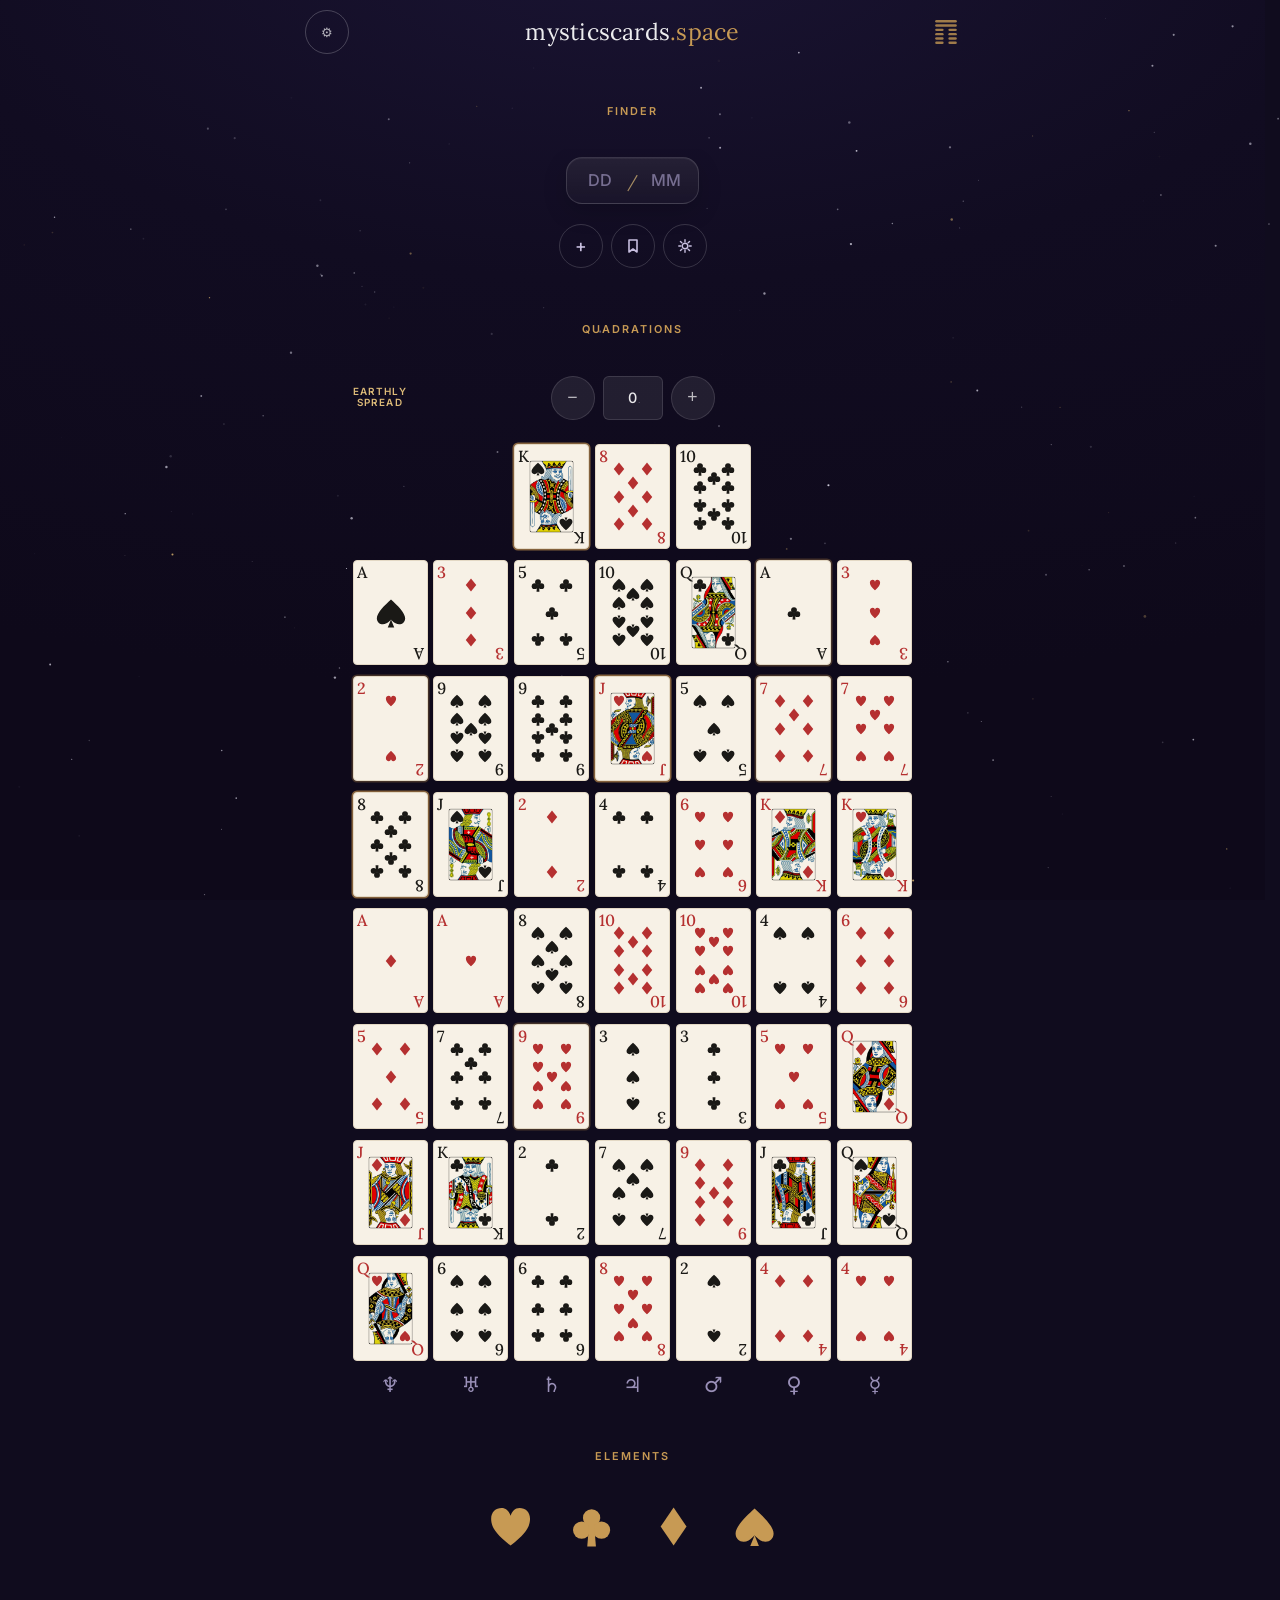
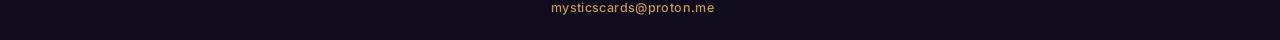
==== commit 2e0489ee: "v0.6" ====
--- a/index.html
+++ b/index.html
@@ -25,7 +25,7 @@
   <meta name="twitter:title" content="Cards of Life — mysticscards.space" />
   <meta name="twitter:description" content="Cardology tools — birth cards, planetary periods, and readings." />
   <meta name="twitter:image" content="https://mysticscards.space/assets/og-image.png" />
-  <link rel="stylesheet" href="css/site.css?v=20260716e" />
+  <link rel="stylesheet" href="css/site.css?v=20260716d" />
   <link rel="stylesheet" href="css/castfield.css?v=20260711c" />
   <link rel="stylesheet" href="css/cardsoflife.css?v=20260716d" />
 </head>
@@ -33,7 +33,7 @@
 <canvas class="stars-bg" aria-hidden="true"></canvas>
 <div class="castfield-stage" aria-hidden="true"><div class="field"></div></div>
 <script src="js/stars.js?v=20260714a"></script>
-<script src="js/site.js?v=20260716e"></script>
+<script src="js/site.js?v=20260716d"></script>
 <script src="js/castfield.js?v=20260711c" defer></script>
 <script src="js/store.js?v=20260714a"></script>
 <script src="js/cardsdata.js?v=20260710d"></script>
--- a/css/site.css
+++ b/css/site.css
@@ -201,18 +201,6 @@
 .section-bodymin { overflow: hidden; min-height: 0; padding-top: 0; transition: padding-top .4s ease; }
 .page-section.section-open .section-bodymin { padding-top: 8px; }
 
-/* Keep collapsed panel contents out of the paint tree for one frame while
-   their height wrappers change state. site.js adds .collapse-paint-ready on
-   the next animation frame after an open transition starts. */
-.section-bodymin,
-.finder-tray-min,
-.el-detailmin,
-.pl-detailmin,
-.tg-detailmin,
-.so-geo-detailmin,
-.gl-linesmin { visibility: hidden; }
-.collapse-paint-ready { visibility: visible; }
-
 @media (prefers-reduced-motion: reduce) {
   .section-bodywrap, .section-bodymin { transition: none; }
 }
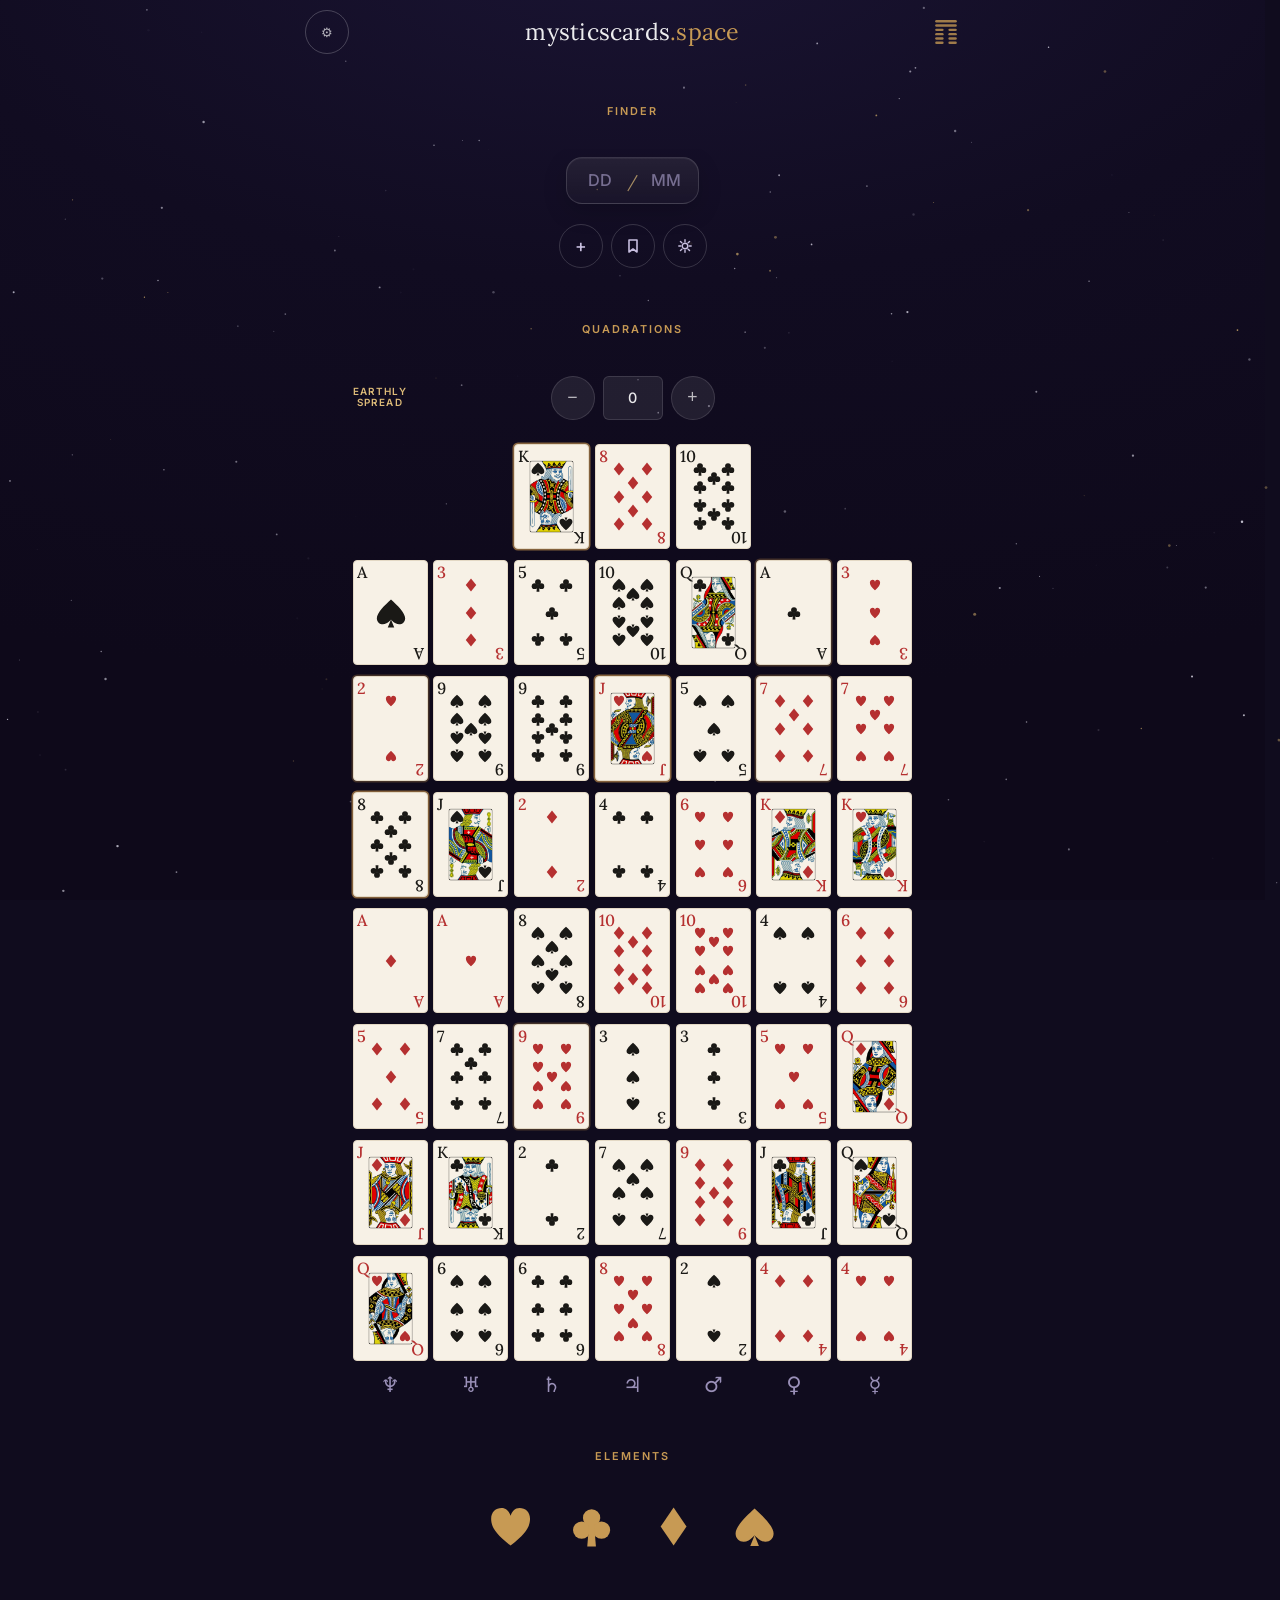
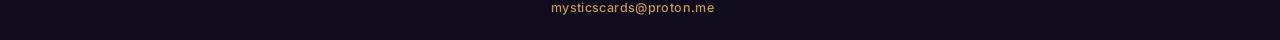
==== commit 61e0e6df: "v0.6" ====
--- a/index.html
+++ b/index.html
@@ -25,7 +25,7 @@
   <meta name="twitter:title" content="Cards of Life — mysticscards.space" />
   <meta name="twitter:description" content="Cardology tools — birth cards, planetary periods, and readings." />
   <meta name="twitter:image" content="https://mysticscards.space/assets/og-image.png" />
-  <link rel="stylesheet" href="css/site.css?v=20260716d" />
+  <link rel="stylesheet" href="css/site.css?v=20260716e" />
   <link rel="stylesheet" href="css/castfield.css?v=20260711c" />
   <link rel="stylesheet" href="css/cardsoflife.css?v=20260716d" />
 </head>
--- a/css/site.css
+++ b/css/site.css
@@ -89,6 +89,12 @@
 }
 a { color: inherit; text-decoration: none; }
 
+/* Mobile browsers otherwise flash a translucent native highlight around the
+   tapped control. Keep keyboard focus rings via :focus-visible below. */
+button, a, [role="button"], summary {
+  -webkit-tap-highlight-color: transparent;
+}
+
 :focus-visible { outline: 2px solid var(--gold); outline-offset: 2px; border-radius: 3px; }
 
 .skip-link {
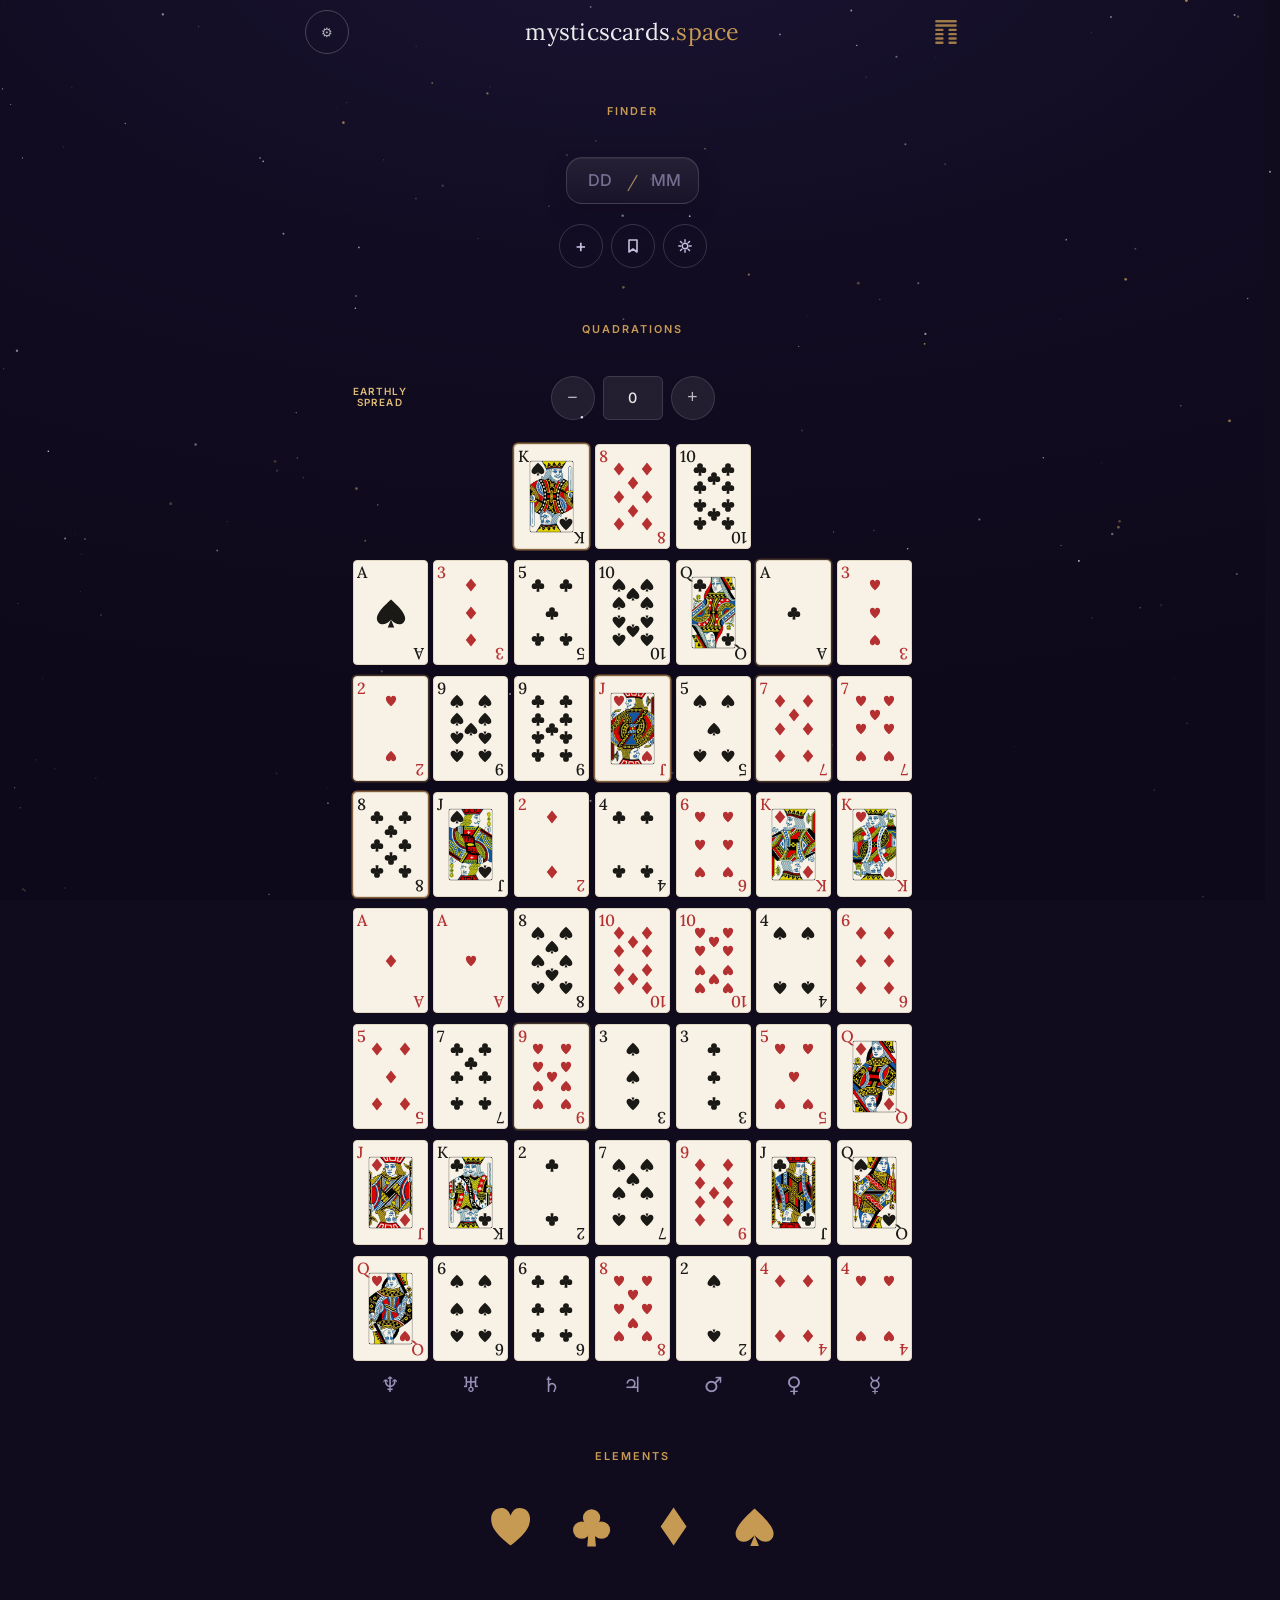
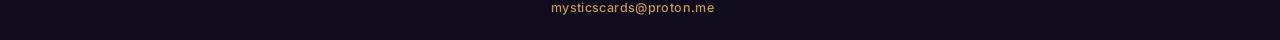
==== commit 907711b9: "v0.6" ====
--- a/index.html
+++ b/index.html
@@ -51,7 +51,7 @@
 <script src="js/tzcoords.js?v=20260711a"></script>
 <script src="js/solar-time.js?v=20260716a"></script>
 <script src="js/sun-gate.js?v=20260711b"></script>
-<script src="js/in-time.js?v=20260714d"></script>
+<script src="js/in-time.js?v=20260716e"></script>
 <script src="js/birthdays.js?v=20260716a"></script>
 <script src="js/finder-trays.js?v=20260716a"></script>
 <script src="js/planetdata.js?v=20260711a"></script>
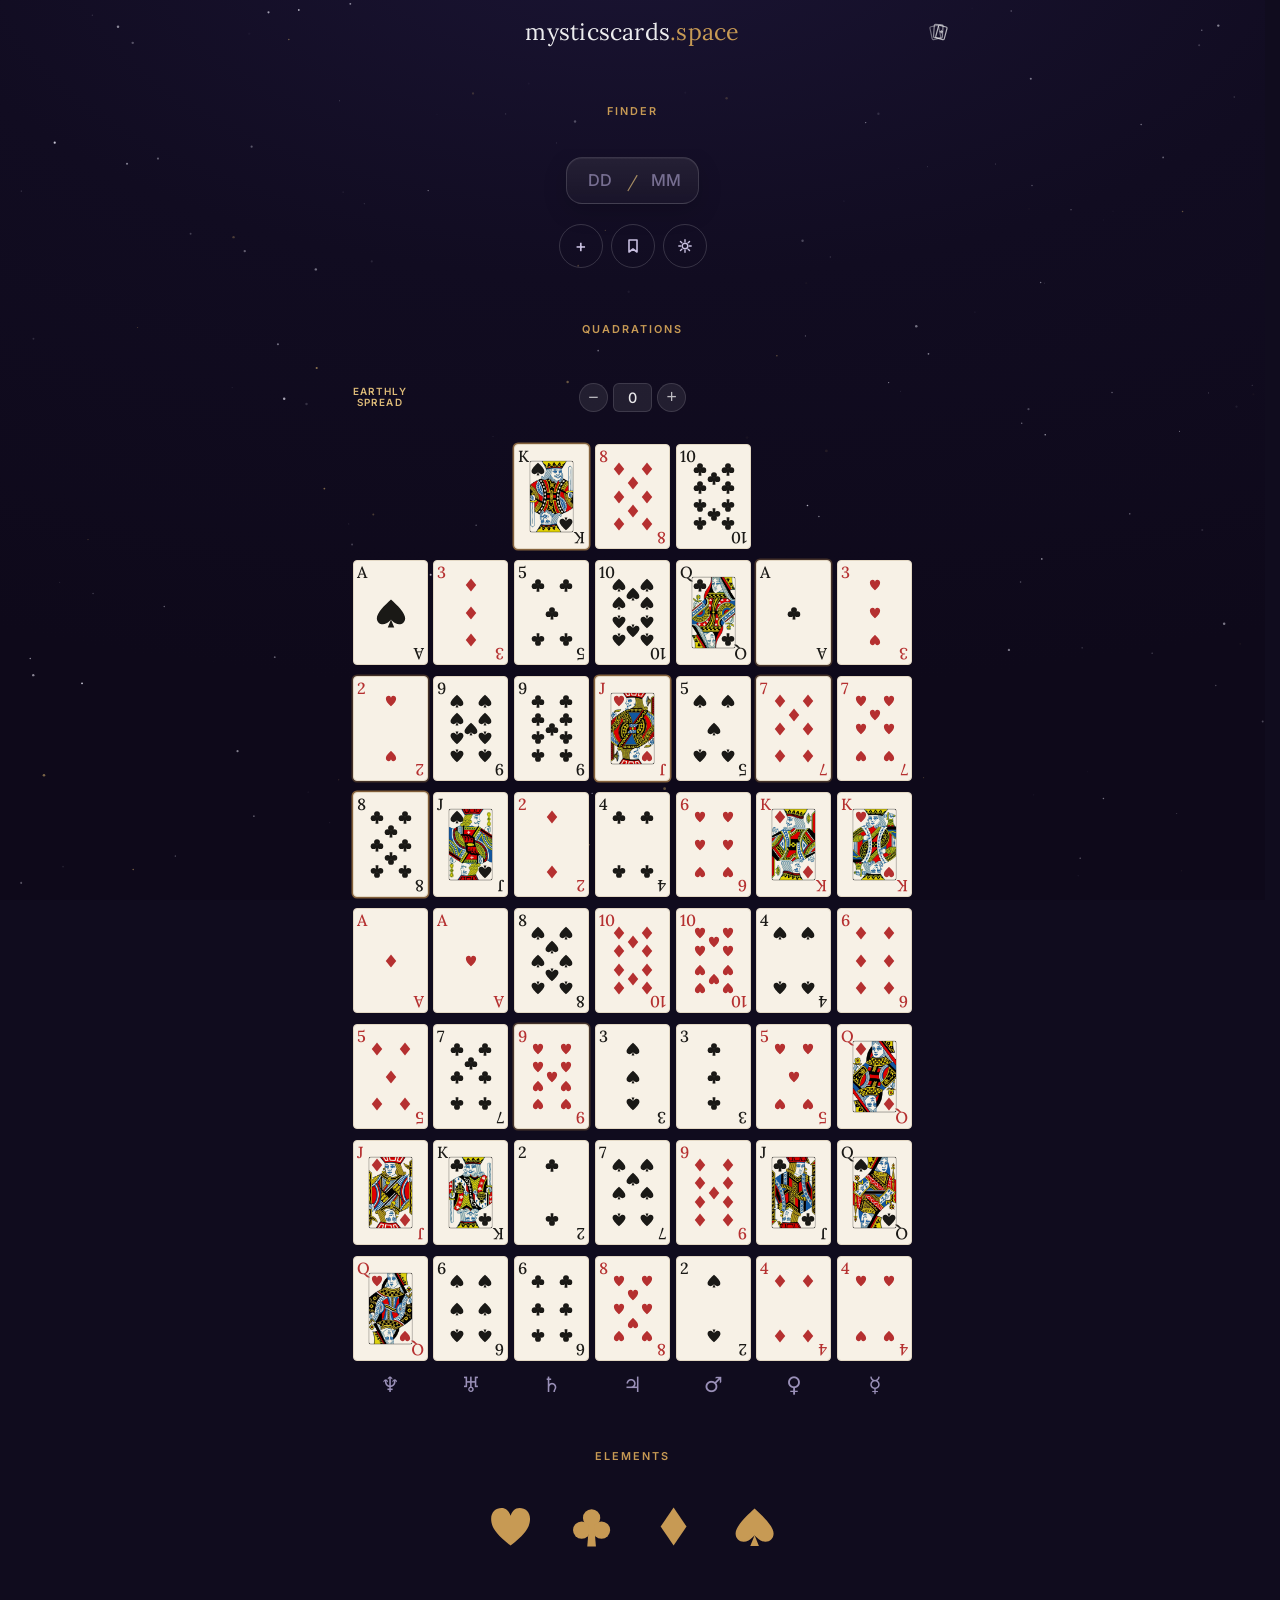
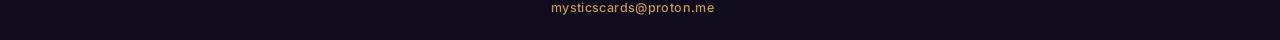
==== commit 17ab1b4b: "v0.7" ====
--- a/index.html
+++ b/index.html
@@ -3,7 +3,7 @@
 <head>
   <meta charset="UTF-8" />
   <meta name="viewport" content="width=device-width, initial-scale=1.0" />
-  <title>Cards of Life — mysticscards.space</title>
+  <title>Mystics Cards — mysticscards.space</title>
   <link rel="preconnect" href="https://fonts.googleapis.com" />
   <link rel="preconnect" href="https://fonts.gstatic.com" crossorigin />
   <link href="https://fonts.googleapis.com/css2?family=Inter:wght@300;400;500;600&family=Lora:ital,wght@0,400;0,500;0,600;0,700;1,400;1,500&display=swap" rel="stylesheet" />
@@ -18,22 +18,22 @@
   <!-- OpenGraph / Twitter link previews. og-image is 1200×630. -->
   <meta property="og:type" content="website" />
   <meta property="og:url" content="https://mysticscards.space/" />
-  <meta property="og:title" content="Cards of Life — mysticscards.space" />
+  <meta property="og:title" content="Mystics Cards — mysticscards.space" />
   <meta property="og:description" content="Cardology tools — birth cards, planetary periods, and readings." />
   <meta property="og:image" content="https://mysticscards.space/assets/og-image.png" />
   <meta name="twitter:card" content="summary_large_image" />
-  <meta name="twitter:title" content="Cards of Life — mysticscards.space" />
+  <meta name="twitter:title" content="Mystics Cards — mysticscards.space" />
   <meta name="twitter:description" content="Cardology tools — birth cards, planetary periods, and readings." />
   <meta name="twitter:image" content="https://mysticscards.space/assets/og-image.png" />
-  <link rel="stylesheet" href="css/site.css?v=20260716e" />
+  <link rel="stylesheet" href="css/site.css?v=20260718a" />
   <link rel="stylesheet" href="css/castfield.css?v=20260711c" />
-  <link rel="stylesheet" href="css/cardsoflife.css?v=20260716d" />
+  <link rel="stylesheet" href="css/mysticscards.css?v=20260718f" />
 </head>
 <body class="starry">
 <canvas class="stars-bg" aria-hidden="true"></canvas>
 <div class="castfield-stage" aria-hidden="true"><div class="field"></div></div>
 <script src="js/stars.js?v=20260714a"></script>
-<script src="js/site.js?v=20260716d"></script>
+<script src="js/site.js?v=20260718a"></script>
 <script src="js/castfield.js?v=20260711c" defer></script>
 <script src="js/store.js?v=20260714a"></script>
 <script src="js/cardsdata.js?v=20260710d"></script>
@@ -51,7 +51,7 @@
 <script src="js/tzcoords.js?v=20260711a"></script>
 <script src="js/solar-time.js?v=20260716a"></script>
 <script src="js/sun-gate.js?v=20260711b"></script>
-<script src="js/in-time.js?v=20260716e"></script>
+<script src="js/in-time.js?v=20260718h"></script>
 <script src="js/birthdays.js?v=20260716a"></script>
 <script src="js/finder-trays.js?v=20260716a"></script>
 <script src="js/planetdata.js?v=20260711a"></script>
@@ -59,7 +59,7 @@
 <script src="js/elements.js?v=20260716a"></script>
 
 <main>
-  <h1 class="vh">Cards of Life — Cardology</h1>
+  <h1 class="vh">Mystics Cards — Cardology</h1>
   <datalist id="solZoneList"></datalist>
 
   <section class="finder page-section section-open" id="finder" aria-labelledby="finderHeading">
@@ -163,6 +163,10 @@
                     <input type="file" id="bdayImportFile" accept="application/json" hidden>
                   </div>
                 </div>
+                <div class="bday-search" id="bdaySearchWrap" hidden>
+                  <label for="bdaySearch">Search saved birthdays</label>
+                  <input type="search" id="bdaySearch" placeholder="Name, date, or place" autocomplete="off">
+                </div>
                 <div class="birth-add-panel" id="birthAddPanel">
                   <div class="birth-add-row">
                     <input type="text" id="baDay" class="ba-field ba-num" maxlength="2" inputmode="numeric" placeholder="DD" aria-label="Day">
@@ -186,6 +190,7 @@
                   <p class="birth-add-error" id="birthAddError" aria-live="polite"></p>
                 </div>
                 <div class="bday-list" id="birthPanel"></div>
+                <div class="bday-pager" id="bdayPager" hidden aria-label="Saved birthdays pages"></div>
                 <p class="bday-note">Saved in this browser only. Export to back up or move to another device.</p>
               </div>
             </div>
--- a/css/site.css
+++ b/css/site.css
@@ -228,59 +228,85 @@
   max-width: var(--max-w); margin: 0 auto;
   padding: 0 2rem; position: relative;
 }
-.sh-settings {
+.sh-menu {
   position: absolute;
-  left: 2rem;
+  right: 2rem;
   top: 50%;
   transform: translateY(-50%);
   z-index: 1;
 }
-.sh-settings-btn {
+.sh-menu-btn {
+  position: relative;
   width: var(--tap-target);
   height: var(--tap-target);
-  border-radius: 50%;
-  border: 1px solid rgba(255,255,255,.22);
+  border: 0;
+  border-radius: 8px;
   background: transparent;
   color: rgba(255,255,255,.68);
   display: inline-flex;
   align-items: center;
   justify-content: center;
   cursor: pointer;
-  transition: background var(--ease), color var(--ease), border-color var(--ease);
-}
-.sh-settings-btn:hover,
-.sh-settings-btn:focus-visible,
-.sh-settings-btn[aria-expanded="true"] {
+  transition: background var(--ease), color var(--ease), transform .22s ease;
+}
+.sh-menu-cardmark { width: 21px; height: 21px; display: block; transition: transform .22s ease; }
+.sh-menu-btn:hover,
+.sh-menu-btn:focus-visible,
+.sh-menu-btn[aria-expanded="true"] {
   color: var(--gold);
-  border-color: rgba(221,187,120,.55);
   background: rgba(255,255,255,.05);
 }
-.sh-settings-panel {
+.sh-menu-btn[aria-expanded="true"] .sh-menu-cardmark { transform: rotate(-5deg) scale(1.06); }
+.sh-menu-panel {
   position: absolute;
   top: calc(100% + .55rem);
-  left: 0;
-  width: min(260px, 88vw);
+  right: 0;
+  width: min(280px, 88vw);
   padding: .4rem .8rem;
-  border: 1px solid var(--rule-strong);
+  border: 1px solid rgba(255,255,255,.14);
   border-radius: 12px;
-  background: rgba(24, 18, 45, .94);
-  box-shadow: var(--sh-lg);
+  background: rgba(13, 9, 25, .78);
+  box-shadow: 0 12px 32px rgba(0,0,0,.34), 0 0 22px rgba(199,154,84,.09);
   opacity: 0;
   visibility: hidden;
-  transform: translateY(-6px) scale(.98);
-  transform-origin: top left;
+  transform: translateY(-8px) scale(.97);
+  transform-origin: top right;
   transition: opacity .18s ease, transform .18s ease, visibility 0s linear .18s;
   pointer-events: none;
-  -webkit-backdrop-filter: blur(10px);
-  backdrop-filter: blur(10px);
-}
-.sh-settings-panel.open {
+  -webkit-backdrop-filter: blur(18px) saturate(1.08);
+  backdrop-filter: blur(18px) saturate(1.08);
+}
+.sh-menu-panel.open {
   opacity: 1;
   visibility: visible;
   transform: none;
   pointer-events: auto;
   transition: opacity .18s ease, transform .18s ease;
 }
+.sh-menu-nav { display: flex; flex-direction: column; gap: .15rem; }
+.sh-menu-link {
+  display: flex; align-items: center; gap: .65rem; min-height: 2.55rem;
+  padding: .35rem .45rem; border-radius: 8px; color: var(--secondary);
+  font-family: var(--sans); font-size: .78rem; text-decoration: none;
+  transition: color var(--ease), background var(--ease);
+}
+.sh-menu-link:hover, .sh-menu-link:focus-visible, .sh-menu-link.is-current {
+  color: var(--gold); background: rgba(255,255,255,.06);
+}
+.sh-menu-link.is-current { color: var(--text); }
+.sh-menu-link-mark { display: inline-flex; width: 1.25rem; height: 1.35rem; align-items: center; justify-content: center; }
+.sh-menu-link-mark svg { width: 16px; height: 18px; }
+.sh-menu-divider { height: 1px; margin: .35rem 0; background: rgba(255,255,255,.1); }
+.sh-menu-head {
+  margin: .5rem .45rem .15rem;
+  color: var(--gold-ink);
+  font-family: var(--sans);
+  font-size: .62rem;
+  font-weight: 600;
+  letter-spacing: .13em;
+  text-transform: uppercase;
+}
+.sh-menu-settings { padding: 0 .45rem; }
 .sh-setting-row {
   display: flex;
   align-items: center;
@@ -473,7 +499,7 @@
 @media (max-width: 560px) {
   .sh-inner { padding: 0 1rem; }
   .sh-logo { font-size: 1.15rem; }
-  .sh-settings { left: 1rem; }
+  .sh-menu { right: 1rem; }
 }
 
 .btn {
--- a/css/mysticscards.css
+++ b/css/mysticscards.css
@@ -0,0 +1,2322 @@
+.finder,
+.quadrations {
+  --ctl-pill-gap: .3rem;
+  --ctl-pill-pad-y: .46rem;
+  --ctl-pill-pad-x: 1rem;
+  --ctl-pill-font: .64rem;
+  --ctl-pill-track: .08em;
+  --ctl-round-size: var(--tap-target);
+  --ctl-round-font: 1rem;
+  --finder-tool-size: var(--tap-target);
+  --ctl-date-font: .95rem;
+  --ctl-date-pad-y: .35rem;
+  --ctl-date-pad-x: .9rem;
+  --ctl-date-minw: 11rem;
+}
+
+.spreads-top {
+  display: flex; flex-direction: column;
+  align-items: center; gap: .45rem; margin-bottom: 0;
+  position: relative;
+}
+@media (min-width: 900px) {
+  .spreads-top {
+    width: min(100%, var(--control-rail-w));
+    margin-inline: auto;
+  }
+}
+.spread-layout { display: flex; gap: 1.25rem; align-items: flex-start; justify-content: center; }
+.spread-stack { position: relative; display: block; width: 100%; }
+.spread-wrap {
+  overflow-x: auto;
+  padding: .25rem 1.5rem 1.5rem;
+  -webkit-overflow-scrolling: touch;
+  flex: 1;
+  min-width: 0;
+  display: flex;
+  justify-content: center;
+}
+
+.age-controls-wrap {
+  display: flex;
+  align-items: center;
+  justify-content: center;
+  width: 100%;
+}
+.age-controls { display: flex; align-items: center; gap: .35rem; }
+.age-btn {
+  width: 1.8rem; height: 1.8rem; border-radius: 50%;
+  background: rgba(255,255,255,.08); border: 1px solid rgba(255,255,255,.12);
+  font-size: 1.1rem; color: rgba(255,255,255,.7);
+  display: flex; align-items: center; justify-content: center;
+  transition: all var(--ease); cursor: pointer;
+}
+.age-btn:hover { background: rgba(255,255,255,.16); color: #fff; }
+.age-input {
+  width: 2.4rem; height: 1.8rem;
+  border: 1px solid rgba(255,255,255,.12); border-radius: var(--r-sm);
+  background: rgba(255,255,255,.08); color: rgba(255,255,255,.9);
+  font-family: var(--sans); font-size: .9rem; font-weight: 500;
+  text-align: center; padding: 0 .4rem;
+  -moz-appearance: textfield;
+  cursor: ns-resize;
+  touch-action: none;
+}
+.age-input::-webkit-inner-spin-button,
+.age-input::-webkit-outer-spin-button { -webkit-appearance: none; }
+.age-input:focus { outline: none; border-color: var(--gold); }
+
+.age-controls-wrap { min-height: var(--tap-target); }
+.q-mode-current {
+  /* Detached from the age stepper's centred flow and pinned to the
+     left edge of #annualGrid (the Neptune column) instead of hugging
+     the stepper. Left offset is computed in js/quadrations.js
+     (alignSpreadLabel) since it depends on the live gap between
+     .spreads-top's rail width and the grid's own (scale-dependent)
+     rendered width. */
+  position: absolute;
+  left: 0;
+  top: 50%;
+  transform: translateY(-50%);
+  white-space: pre-line;
+  text-align: center;
+  line-height: 1.18;
+  font-family: var(--sans); font-size: .62rem; font-weight: 600;
+  letter-spacing: .14em; text-transform: uppercase; color: var(--gold-ink);
+}
+
+#annualGrid { max-width: calc(560px * var(--quad-scale, 1)); }
+@media (max-width: 700px) {
+  .spread-layout { flex-direction: column; align-items: center; }
+  .spread-stack { display: flex; flex-direction: column; align-items: center; width: 100%; }
+  .spread-layout .spread-wrap { width: 100%; justify-content: center; padding-top: .15rem; }
+  .spreads-top { gap: .35rem; }
+}
+
+.spread-card {
+  cursor: pointer;
+  transition: box-shadow var(--ease), transform var(--ease), border-color var(--ease);
+  min-width: 0; min-height: 0;
+}
+.spread-card:hover { box-shadow: var(--sh-md); transform: translateY(-2px); border-color: var(--rule-strong); }
+
+.spread-card.finder-pick {
+  border-color: var(--gold);
+  box-shadow:
+    0 0 0 3px var(--gold),
+    0 0 0 6px rgba(205,168,95,.22),
+    0 0 16px 3px rgba(205,168,95,.55),
+    0 8px 22px rgba(181,134,74,.42);
+  z-index: 4;
+  animation: finderGlow 2.6s ease-in-out infinite;
+}
+.spread-card.finder-pick::after {
+  content: '';
+  position: absolute;
+  inset: 0;
+  border-radius: inherit;
+  background: linear-gradient(65deg, transparent 34%, rgba(255,252,242,.4) 47%, rgba(255,255,255,.85) 50%, rgba(255,252,242,.4) 53%, transparent 66%);
+  transform: translateX(130%);
+  animation: finderShine 5.5s linear infinite;
+  pointer-events: none;
+  z-index: 3;
+}
+.spread-card.finder-pick:hover {
+  box-shadow:
+    0 0 0 3px var(--gold),
+    0 0 0 7px rgba(205,168,95,.28),
+    0 0 20px 4px rgba(205,168,95,.68),
+    0 8px 22px rgba(181,134,74,.46);
+}
+
+@keyframes finderGlow {
+  0%, 100% {
+    box-shadow:
+      0 0 0 3px var(--gold),
+      0 0 0 5px rgba(205,168,95,.15),
+      0 0 13px 2px rgba(205,168,95,.40),
+      0 8px 22px rgba(181,134,74,.40);
+  }
+  50% {
+    box-shadow:
+      0 0 0 3px var(--gold),
+      0 0 0 8px rgba(205,168,95,.30),
+      0 0 22px 5px rgba(205,168,95,.72),
+      0 9px 24px rgba(181,134,74,.46);
+  }
+}
+
+@keyframes finderShine {
+  0%   { transform: translateX(130%); }
+  16%  { transform: translateX(-130%); }
+  100% { transform: translateX(-130%); }
+}
+
+@media (prefers-reduced-motion: reduce) {
+  .spread-card.finder-pick { animation: none; }
+  .spread-card.finder-pick::after { animation: none; opacity: 0; }
+}
+
+.spread-card.finder-pick-partner {
+  border-color: #b7add6;
+  box-shadow: 0 0 0 2px #b7add6, 0 0 12px 2px rgba(183,173,214,.5);
+  z-index: 3;
+}
+.spread-card.finder-pick-partner:hover { box-shadow: 0 0 0 2px #b7add6, 0 0 16px 3px rgba(183,173,214,.65); }
+.spread-card.finder-pick.finder-pick-partner {
+  border-color: var(--gold);
+  box-shadow: 0 0 0 2px var(--gold), 0 0 0 5px #b7add6, 0 0 18px 3px rgba(199,154,84,.7);
+}
+
+.ls-lifespread .spread-card.ls-pick:not(.finder-pick) {
+  z-index: 3;
+  animation: lsIdleGlow 2.9s ease-in-out calc(var(--ls-i, 0) * .16s) infinite;
+}
+.ls-lifespread .spread-card.ls-pick:not(.finder-pick)::after {
+  content: '';
+  position: absolute;
+  inset: 0;
+  border-radius: inherit;
+  background: linear-gradient(65deg, transparent 36%, rgba(240,224,190,.24) 47%, rgba(255,246,224,.52) 50%, rgba(240,224,190,.24) 53%, transparent 64%);
+  transform: translateX(130%);
+  animation: finderShine 6.5s linear infinite;
+  animation-delay: calc(var(--ls-i, 0) * .4s);
+  pointer-events: none;
+  z-index: 3;
+}
+
+@keyframes lsIdleGlow {
+  0%, 100% { box-shadow: 0 0 0 2px rgba(205,168,95,.24), 0 0 10px 1px rgba(205,168,95,.22), 0 7px 15px rgba(0,0,0,.24); }
+  50%      { box-shadow: 0 0 0 3px rgba(205,168,95,.38), 0 0 17px 3px rgba(205,168,95,.40), 0 8px 17px rgba(0,0,0,.26); }
+}
+
+@media (prefers-reduced-motion: reduce) {
+  .ls-lifespread .spread-card.ls-pick:not(.finder-pick) {
+    animation: none;
+    box-shadow: 0 0 0 2px rgba(205,168,95,.30), 0 0 9px 1px rgba(205,168,95,.22), 0 7px 13px rgba(0,0,0,.26);
+  }
+  .ls-lifespread .spread-card.ls-pick:not(.finder-pick)::after { animation: none; opacity: 0; }
+}
+
+.finder-persons {
+  display: grid;
+  grid-template-columns: max-content;
+  align-items: start;
+  justify-content: center;
+  gap: clamp(.5rem, 3vw, 1rem);
+}
+.finder.rel-on .finder-persons {
+  grid-template-columns: repeat(2, minmax(0, max-content));
+}
+.finder-person {
+  border: 0;
+  margin: 0;
+  min-inline-size: 0;
+  padding: 0;
+  display: flex; flex-direction: column; align-items: center; gap: .35rem;
+}
+.finder-inputs {
+  display: flex; align-items: center;
+  min-width: 0;
+  gap: .45rem;
+}
+.finder-datepair {
+  display: grid;
+  grid-template-columns: 3.2rem auto 3.2rem;
+  align-items: stretch;
+  gap: 0;
+  width: fit-content;
+  min-width: 0;
+  max-width: 100%;
+  padding: .32rem .42rem;
+  border-radius: 16px;
+  border: 1px solid rgba(255,255,255,.14);
+  background:
+    linear-gradient(180deg, rgba(255,255,255,.08), rgba(255,255,255,.03)),
+    rgba(17,12,33,.38);
+  box-shadow: inset 0 1px 0 rgba(255,255,255,.05), 0 8px 24px rgba(0,0,0,.16);
+  transition: border-color var(--ease), box-shadow var(--ease), background var(--ease);
+}
+.finder-datepair:focus-within {
+  border-color: rgba(221,187,120,.55);
+  box-shadow: inset 0 1px 0 rgba(255,255,255,.06), 0 0 0 1px rgba(221,187,120,.18), 0 10px 28px rgba(0,0,0,.18);
+}
+.finder-select-wrap {
+  display: flex;
+  flex-direction: column;
+  align-items: stretch;
+  min-width: 0;
+  width: 3.2rem;
+}
+.finder-datepair-slash {
+  align-self: center;
+  padding: .08rem .12rem 0;
+  font-family: var(--serif);
+  font-size: 1rem;
+  line-height: 1;
+  color: rgba(221,187,120,.72);
+}
+.finder-select {
+  background: transparent; border: 0;
+  border-radius: 10px; color: var(--text);
+  font-family: var(--sans); font-size: 1.02rem; font-weight: 600;
+  inline-size: 100%;
+  min-inline-size: 0;
+  padding: .42rem .65rem .48rem;
+  transition: background-color var(--ease), color var(--ease);
+}
+.finder-select:focus { outline: none; }
+.finder-select:hover { background-color: rgba(255,255,255,.05); }
+.finder-day-input {
+  appearance: textfield;
+  -moz-appearance: textfield;
+  text-align: center;
+  padding-inline: .35rem;
+  /* Scroll/swipe-to-step (js/finder.js wireScrollStep): ns-resize hints
+     the field is vertically scrubbable, and touch-action:none hands
+     touchmove fully to our own handler instead of letting the browser
+     start a page-scroll gesture first. */
+  cursor: ns-resize;
+  touch-action: none;
+}
+.finder-day-input::-webkit-inner-spin-button,
+.finder-day-input::-webkit-outer-spin-button {
+  -webkit-appearance: none;
+  margin: 0;
+}
+.finder-day-input::placeholder {
+  color: rgba(154,144,184,.72);
+  font-weight: 500;
+}
+
+.finder-rel-toggle {
+  font-size: 1.1rem;
+  font-weight: 400;
+  line-height: 1;
+}
+.finder-date-reset {
+  align-self: center;
+  width: var(--ctl-round-size);
+  height: var(--ctl-round-size);
+  border-radius: 50%;
+  border: 1px solid rgba(255,255,255,.22);
+  background: transparent;
+  color: rgba(255,255,255,.72);
+  display: inline-flex;
+  align-items: center;
+  justify-content: center;
+  font-size: var(--ctl-round-font);
+  line-height: 1;
+  cursor: pointer;
+  transition: all var(--ease);
+}
+.finder-date-reset:hover,
+.finder-date-reset.on {
+  border-color: var(--gold);
+  color: var(--gold);
+  background: rgba(199,154,84,.08);
+}
+.finder-date-reset[hidden] {
+  display: none;
+}
+.finder-share-btn[hidden] {
+  display: none;
+}
+.finder-rel-toggle:hover { border-color: var(--gold); color: var(--gold); }
+.finder-rel-toggle.on { border-color: var(--gold); color: var(--gold); background: rgba(199,154,84,.08); }
+
+.finder-results {
+  display: flex;
+  justify-content: center; align-items: flex-start; gap: clamp(.75rem, 4vw, 1.5rem);
+  flex-wrap: wrap;
+  margin-top: 1.5rem;
+  position: relative;
+}
+.finder-results.triptych {
+  --triptych-side-w: clamp(3.2rem, 14vw, 3.9rem);
+  --triptych-main-w: clamp(5.75rem, 24vw, 7.5rem);
+  display: flex;
+  justify-content: center;
+  align-items: flex-start;
+  gap: .28rem;
+}
+.finder-result {
+  --finder-card-w: clamp(5.75rem, 24vw, 7.5rem);
+  display: none;
+  flex-direction: column; align-items: center; gap: .55rem;
+  inline-size: var(--finder-card-w);
+  min-inline-size: 0;
+}
+.finder-result.has-card { display: flex; }
+.finder-result .spread-card {
+  width: var(--finder-card-w); aspect-ratio: 5 / 7;
+  cursor: default;
+}
+.finder-result.has-card .spread-card {
+  box-shadow: 0 0 0 1.5px var(--gold), 0 0 14px 2px rgba(199,154,84,.35);
+}
+.finder-result .finder-joker-card {
+  display: flex; align-items: center; justify-content: center;
+  color: var(--gold); font-family: var(--serif); font-size: 1.3rem;
+}
+.finder-result .spread-card:hover { box-shadow: none; transform: none; }
+.finder-result-name {
+  font-family: var(--serif); font-size: clamp(1rem, 3.6vw, 1.25rem); color: var(--text);
+  text-align: center; line-height: 1.2;
+  white-space: nowrap;
+  overflow: hidden;
+  text-overflow: ellipsis;
+}
+.finder-result-sub {
+  font-family: var(--mono); font-size: clamp(.56rem, 2vw, .65rem); letter-spacing: .1em;
+  text-transform: uppercase; color: var(--gold-ink);
+  text-align: center;
+  white-space: nowrap;
+  overflow: hidden;
+  text-overflow: ellipsis;
+}
+.finder-result-composite .finder-result-name { color: var(--text); }
+
+.finder-results.triptych .finder-result:not(.finder-result-composite) .spread-card {
+  width: var(--triptych-side-w);
+  margin-top: calc((var(--triptych-main-w) - var(--triptych-side-w)) * 0.7);
+  opacity: .92;
+  transition: transform .16s ease, box-shadow .16s ease, opacity .18s ease, width .4s cubic-bezier(.4,0,.2,1);
+}
+.finder-results.triptych .finder-result-composite .spread-card {
+  width: var(--triptych-main-w);
+  transition: transform .16s ease, box-shadow .16s ease, width .4s cubic-bezier(.4,0,.2,1);
+}
+.finder-results.triptych .finder-result-composite {
+  inline-size: var(--triptych-main-w);
+}
+.finder-results.triptych .finder-result .spread-card:hover {
+  transform: translateY(-4px);
+  opacity: 1;
+  box-shadow: 0 6px 16px rgba(22,16,41,.22);
+}
+.finder-results.triptych .finder-result:not(.finder-result-composite) .finder-result-name,
+.finder-results.triptych .finder-result:not(.finder-result-composite) .finder-result-sub {
+  display: none;
+}
+.finder-results.triptych .finder-result-composite .finder-result-name,
+.finder-results.triptych .finder-result-composite .finder-result-sub {
+  white-space: nowrap;
+}
+.finder-results.triptych .finder-result-composite {
+  gap: .55rem;
+}
+@media (prefers-reduced-motion: reduce) {
+  .finder-results.triptych .finder-result .spread-card { transition: none; }
+  .finder-results.triptych .finder-result .spread-card:hover { transform: none; }
+}
+
+.finder-person[data-role="partner"] { display: none; }
+.finder.rel-on .finder-person[data-role="partner"] { display: flex; }
+
+/* ── Finder result tabs (chip picker pattern, added 2026-07-10) ─────
+   Wrapper #fPanels holds the chip picker + a body with
+   `data-panel-active`. Rules further down toggle each panel's
+   visibility from that attribute; the chip picker itself is a shared
+   uppercase-caps gold-outline pill row. */
+.finder-panels {
+  margin: 1.75rem auto var(--section-gap, 1rem);
+  max-width: var(--control-rail-w, 720px);
+  padding: 0 var(--space-3, 1rem);
+  text-align: center;
+}
+.finder-panels[hidden] { display: none; }
+.ns-picker {
+  display: flex;
+  gap: var(--ctl-pill-gap);
+  flex-wrap: nowrap;
+  justify-content: center;
+  align-items: center;
+  width: fit-content;
+  margin: 0 auto 1.1rem;
+  padding: .3rem;
+  max-width: 100%;
+  overflow-x: auto;
+  overflow-y: hidden;
+  border: 1px solid rgba(199,154,84,.18);
+  border-radius: 999px;
+  background:
+    linear-gradient(180deg, rgba(255,255,255,.03), rgba(255,255,255,0)),
+    rgba(27,20,54,.5);
+  box-shadow:
+    inset 0 1px 0 rgba(255,255,255,.05),
+    0 10px 24px rgba(8,6,18,.18);
+}
+.finder-panels.is-relationship .ns-picker { display: none; }
+.ns-chip {
+  appearance: none;
+  background: transparent;
+  color: var(--ink-muted);
+  border: 1px solid transparent;
+  border-radius: 999px;
+  min-height: var(--tap-target);
+  padding: var(--ctl-pill-pad-y) var(--ctl-pill-pad-x);
+  font-family: var(--sans);
+  font-size: var(--ctl-pill-font);
+  font-weight: 600;
+  letter-spacing: var(--ctl-pill-track);
+  text-transform: uppercase;
+  line-height: 1;
+  cursor: pointer;
+  transition:
+    color var(--ease),
+    border-color var(--ease),
+    background var(--ease),
+    box-shadow var(--ease),
+    transform var(--ease);
+}
+.ns-chip:hover {
+  color: var(--text);
+  background: rgba(255,255,255,.03);
+}
+.ns-chip:focus-visible { outline: 2px solid var(--gold); outline-offset: 2px; }
+.ns-chip.is-active {
+  color: #221734;
+  background: linear-gradient(180deg, #e4c487 0%, #c79a54 100%);
+  border-color: rgba(255,255,255,.22);
+  box-shadow:
+    inset 0 1px 0 rgba(255,255,255,.28),
+    0 4px 12px rgba(0,0,0,.16);
+}
+.ns-chip[aria-disabled="true"],
+.ns-chip.is-disabled {
+  opacity: .35; cursor: not-allowed;
+}
+@media (max-width: 420px) {
+  .finder,
+  .quadrations {
+    --ctl-pill-gap: .18rem;
+    --ctl-pill-pad-y: .4rem;
+    --ctl-pill-pad-x: .72rem;
+    --ctl-pill-font: .58rem;
+    --ctl-pill-track: .05em;
+    --ctl-round-size: var(--tap-target);
+    --ctl-round-font: .92rem;
+    --finder-tool-size: var(--tap-target);
+    --ctl-date-font: .82rem;
+    --ctl-date-pad-y: .32rem;
+    --ctl-date-pad-x: .65rem;
+    --ctl-date-minw: 0;
+  }
+  .finder-panels {
+    padding-inline: .45rem;
+  }
+  .ns-picker {
+    padding: .22rem;
+  }
+  .ns-chip { min-height: var(--tap-target); }
+}
+/* The four panel divs each hide behind the active-tab attribute.
+   Individual panels can still opt out by adding `.is-empty` to signal
+   the placeholder text should show instead of the real body. */
+.finder-panels.is-collapsed .finder-panels-body { display: none; }
+.ns-panel { display: none; }
+.finder-panels-body[data-panel-active="about"]      #fAbout       { display: block; }
+.finder-panels-body[data-panel-active="lifescript"] #fLifeScript  { display: block; }
+.finder-panels-body[data-panel-active="intime"]     #fInTime      { display: block; }
+.finder-panels.is-relationship #fAbout,
+.finder-panels.is-relationship #fLifeScript { display: block; }
+.finder-panels.is-relationship #fAbout { margin-bottom: 1.5rem; }
+.finder-panels.is-relationship #fInTime { display: none; }
+.ns-panel-empty {
+  display: none;
+  text-align: center;
+  padding: 1.6rem 1rem;
+  font-family: var(--serif); font-style: italic; color: var(--muted);
+}
+.ns-panel.is-empty > *:not(.ns-panel-empty) { display: none; }
+.ns-panel.is-empty .ns-panel-empty { display: block; }
+
+/* ── Finder About panel (added 2026-07-10) ──────────────────────────
+   Renders the picked card's keywords, personality, strengths (Light)
+   and challenges (Shadow). Shown only in solo mode under the result
+   card; hidden in triptych mode. Joker leaves the panel empty. */
+.finder-about { color: var(--text); }
+.finder-about-inner {
+  display: flex; flex-direction: column;
+  gap: var(--space-4, 1rem);
+}
+.finder-about-view { display: none; }
+.finder-about-view.is-active { display: block; }
+.finder-about-modern.is-active {
+  display: flex;
+  flex-direction: column;
+  gap: .9rem;
+}
+.finder-about-bond {
+  display: none;
+  max-width: 42rem;
+  margin: 0 auto;
+  text-align: center;
+  padding: 0 0 1rem;
+  border-bottom: 1px solid var(--rule);
+}
+.finder-about.is-relationship .finder-about-bond { display: block; }
+.finder-about-bond-syn {
+  margin: 0 0 .55rem;
+  font-family: var(--serif);
+  font-style: italic;
+  font-size: clamp(.95rem, 2.8vw, 1.08rem);
+  line-height: 1.55;
+  color: var(--gold-ink);
+}
+.finder-about-bond-text {
+  margin: 0;
+  font-family: var(--serif);
+  font-size: clamp(.95rem, 2.6vw, 1.02rem);
+  line-height: 1.7;
+  color: var(--secondary);
+}
+.finder-about-kws {
+  display: flex;
+  flex-wrap: wrap;
+  justify-content: center;
+  gap: .45rem .55rem;
+  max-width: 38rem;
+  margin: 0 auto;
+}
+.finder-about-kws:empty { display: none; }
+.finder-kw {
+  display: inline-flex;
+  align-items: center;
+  gap: .45rem;
+  padding: .34rem .78rem;
+  border: 1px solid rgba(205,168,95,.18);
+  border-radius: 999px;
+  font-family: var(--sans);
+  font-size: .68rem;
+  font-weight: 600;
+  letter-spacing: .1em;
+  text-transform: uppercase;
+  color: var(--gold-ink);
+  background:
+    radial-gradient(circle at top left, rgba(227,191,112,.14), transparent 58%),
+    rgba(255,255,255,.02);
+  box-shadow: inset 0 1px 0 rgba(255,255,255,.03);
+}
+.finder-kw-mark {
+  width: .42rem;
+  height: .42rem;
+  flex: 0 0 auto;
+  border-radius: 999px;
+  background: linear-gradient(180deg, rgba(227,191,112,.96), rgba(205,168,95,.88));
+  box-shadow: 0 0 0 1px rgba(205,168,95,.18);
+}
+.finder-kw-text { display: block; }
+.finder-about-personality {
+  font-family: var(--serif); font-size: clamp(.95rem, 2.6vw, 1.02rem);
+  line-height: 1.65; color: var(--text);
+  text-align: center;
+}
+.finder-about-personality p { margin: 0 0 .8em; }
+.finder-about-personality p:last-child { margin-bottom: 0; }
+.finder-about-personality:empty { display: none; }
+.finder-about-vow {
+  margin: -.05rem auto 0;
+  max-width: 34rem;
+  text-align: center;
+  font-family: var(--serif);
+  font-style: italic;
+  font-size: clamp(.88rem, 2.4vw, .98rem);
+  line-height: 1.55;
+  color: var(--gold-ink);
+}
+.finder-about-vow:empty { display: none; }
+.finder-about-lightshadow {
+  display: grid; gap: var(--space-4, 1rem);
+  grid-template-columns: 1fr 1fr;
+  margin-top: .2rem;
+}
+.finder-about-lightshadow > div { min-inline-size: 0; }
+.finder-about-h {
+  margin: 0 0 .5rem;
+  font-family: var(--serif); font-size: .95rem; font-weight: 500;
+  letter-spacing: .08em; text-transform: uppercase;
+  color: var(--gold-ink);
+}
+.finder-about-lightshadow ul {
+  list-style: none; margin: 0; padding: 0;
+  display: flex; flex-direction: column; gap: .5rem;
+  font-family: var(--sans); font-size: .9rem; line-height: 1.5;
+  color: var(--secondary);
+}
+.finder-about-lightshadow li {
+  position: relative;
+  padding-left: 1rem;
+}
+.finder-about-lightshadow li::before {
+  content: "\2022"; position: absolute; left: 0; top: 0;
+  color: var(--gold);
+}
+.finder-about-shadow li::before { color: var(--rule-strong); }
+.finder-about.is-joker .finder-about-kws,
+.finder-about.is-joker .finder-about-personality,
+.finder-about.is-joker .finder-about-lightshadow { display: none; }
+.finder-about.is-joker .finder-about-bond { display: none; }
+.finder-about.is-relationship .finder-about-inner { display: flex; }
+.finder-about.is-relationship .finder-about-kws { order: 0; }
+.finder-about.is-relationship .finder-about-bond { order: 1; }
+.finder-about.is-relationship .finder-about-personality { display: none; }
+.finder-about.is-relationship .finder-about-vow { display: none; }
+.finder-about.is-relationship .finder-about-lightshadow { display: none; }
+.finder-panels.is-relationship #fLifeScript.is-empty { display: none; }
+.finder-about.is-olney-empty .finder-about-olney.is-active > .olney-inner { display: none; }
+.finder-about.is-olney-empty .finder-about-olney.is-active > .ns-panel-empty { display: block; }
+.finder-about-olney .ns-panel-empty { display: none; }
+@media (max-width: 640px) {
+  .finder-about-lightshadow { grid-template-columns: 1fr; }
+}
+
+/* ── Finder Olney panel (added 2026-07-10) ──────────────────────────
+   The Richmond 1893 "Mystic Test Book" reading. Two pages on desktop
+   (delineation left, engraved plate right); stacks on mobile. Uses the
+   site serif (Lora) rather than a dedicated webfont for this reading,
+   so there's no extra font-loading hit for this panel. */
+.finder-about-olney { color: var(--secondary); }
+.olney-panel { padding: .25rem 0 .2rem; }
+.olney-sun { display: grid; grid-template-columns: repeat(3, 1fr); gap: .3rem; margin-bottom: .55rem; }
+.olney-sun .spread-card { width: 100%; }
+.olney-grid { display: flex; flex-direction: column; gap: .3rem; max-width: 560px; margin: 0 auto; }
+.olney-row { display: grid; grid-template-columns: repeat(7, 1fr); gap: .3rem; align-items: center; }
+.olney-row .spread-card { width: 100%; }
+.olney-focus { outline: 2px solid var(--gold); outline-offset: 1px; }
+.olney-note { text-align: center; color: var(--muted); font-style: italic; font-size: .9rem; padding: 1.4rem .5rem; }
+.olney-delin { max-width: 620px; margin: 0 auto; }
+.olney-spread { max-width: 500px; margin: 1.4rem auto 0; border-top: 1px solid var(--border); padding-top: 1.2rem; }
+
+.olney-bookhead {
+  text-align: center; border-bottom: 6px double var(--rule-strong);
+  padding-bottom: .8rem; margin-bottom: .9rem;
+}
+.olney-booktitle {
+  font-family: var(--serif); font-weight: 500;
+  font-size: .8rem; letter-spacing: .18em; text-transform: uppercase;
+  color: var(--gold-ink);
+}
+.olney-headrow {
+  display: grid; grid-template-columns: 1fr auto 1fr; align-items: center;
+  gap: .5rem; margin-top: .55rem;
+}
+.olney-cardface { width: 3.2rem; margin: 0; grid-column: 1; justify-self: start; }
+.olney-vals { grid-column: 2; margin: 0; display: grid; gap: .14rem; justify-items: center; }
+.olney-vals > div { display: flex; justify-content: center; gap: .5rem; align-items: baseline; }
+.olney-vals dt {
+  font-family: var(--serif); font-size: .55rem;
+  letter-spacing: .1em; text-transform: uppercase; color: var(--muted);
+}
+.olney-vals dt::after { content: ','; }
+.olney-vals dd { margin: 0; font-family: var(--mono); font-size: .72rem; color: var(--gold-ink); }
+.olney-vals dd::after { content: '.'; color: var(--muted); }
+
+/* Desktop: Richmond's two facing pages — delineation left, engraved
+   plate right, split by a centre gutter. Mobile stays stacked. */
+@media (min-width: 760px) {
+  .olney-panel {
+    display: grid; grid-template-columns: 1fr 1fr; gap: 0; align-items: stretch;
+  }
+  .olney-delin  { max-width: none; margin: 0; padding-right: 1.3rem; border-right: 1px solid var(--border); }
+  .olney-spread { max-width: none; margin: 0; border-top: none; padding-top: 0; padding-left: 1.3rem; }
+  .olney-spread .olney-plate {
+    margin: 0;
+    width: auto;
+  }
+  .olney-platehead { margin-bottom: .14rem; }
+  .olney-platehead .olney-head { margin-bottom: 0; }
+}
+
+.olney-pl {
+  font-family: var(--serif); font-size: .82rem; color: var(--secondary);
+  line-height: 1.7; margin: 0 0 .9rem; text-align: center;
+}
+.olney-pl b {
+  font-family: var(--sans); font-size: .56rem; letter-spacing: .1em;
+  text-transform: uppercase; color: var(--gold-ink); display: inline; margin-bottom: 0;
+}
+@media (max-width: 560px) {
+  .olney-row, .olney-head, .olney-sun { gap: .16rem; }
+  .olney-head { margin-bottom: .55rem; }
+  .olney-hlabel {
+    font-size: .56rem;
+    line-height: 1.34;
+    letter-spacing: .07em;
+  }
+  .olney-horn {
+    font-size: .46rem;
+    margin: .1rem 0;
+    letter-spacing: .12em;
+  }
+  .olney-hfp {
+    font-size: .68rem;
+    letter-spacing: .11em;
+  }
+}
+
+/* ── Grand Spread as Richmond's engraved plate ──────────────────────
+   Transparent background so the plate melts into the starfield. Cards
+   render in light gold engraving on the dark ground. */
+.olney-plate {
+  --plate-ink:  var(--gold-ink);
+  --plate-rule: var(--muted);
+  --plate-gold: var(--gold);
+  background: transparent;
+  color: var(--plate-ink);
+  padding: 1.1rem clamp(.55rem, 2vw, 1.2rem) 1.2rem;
+}
+.olney-mast { display: flex; align-items: flex-end; justify-content: center; gap: .3rem; flex-wrap: wrap; margin-bottom: .9rem; }
+.olney-mast-t {
+  font-family: var(--serif); font-weight: 600; font-style: italic;
+  font-size: clamp(.82rem, 2.5vw, 1.22rem); line-height: 1; color: var(--plate-ink);
+  text-shadow: 0 1px 4px rgba(0,0,0,.5);
+  padding-bottom: .25rem; white-space: nowrap;
+}
+.olney-sunburst { flex: 0 0 auto; width: clamp(64px, 18vw, 96px); height: auto; }
+.olney-head {
+  display: grid; grid-template-columns: repeat(7, 1fr); align-items: start;
+  gap: .3rem; margin-bottom: .16rem;
+}
+.olney-hside { padding-top: .08rem; }
+.olney-hside.left  { grid-column: 1 / span 2; text-align: right; }
+.olney-head .olney-sun { grid-column: 3 / span 3; }
+.olney-hside.right { grid-column: 6 / span 2; text-align: left; }
+.olney-hlabel {
+  font-family: var(--serif); font-weight: 700;
+  font-size: clamp(.5rem, 1.45vw, .62rem); letter-spacing: .06em;
+  text-transform: uppercase; line-height: 1.3; color: var(--plate-ink);
+}
+.olney-horn { font-size: .38rem; color: var(--plate-rule); margin: .06rem 0; letter-spacing: .1em; }
+.olney-hfp {
+  font-family: var(--serif); font-weight: 700;
+  font-size: clamp(.56rem, 1.7vw, .74rem); letter-spacing: .1em;
+  text-transform: uppercase; color: var(--plate-ink);
+}
+@media (min-width: 761px) {
+  .olney-hlabel {
+    font-size: .44rem;
+    line-height: 1.22;
+    letter-spacing: .05em;
+  }
+  .olney-horn {
+    font-size: .3rem;
+    margin: .03rem 0;
+    letter-spacing: .08em;
+  }
+  .olney-hfp {
+    font-size: .56rem;
+    letter-spacing: .08em;
+  }
+}
+.olney-plate .olney-sun { margin-bottom: 0; }
+.olney-plate .olney-grid { max-width: none; gap: .14rem; }
+.olney-plate .olney-row  { gap: .14rem; }
+.olney-plate .olney-head { gap: .14rem; }
+.olney-plate .olney-focus  { outline-color: var(--plate-gold); }
+
+/* Book-style cards: drop the corner rank indices, trim the parchment
+   margin so pips fill more of the card. Grown court figure with pips
+   pinned toward the corners, matching an engraved-plate look. */
+.olney-plate .spread-card .card-corner,
+.olney-cardface .card-corner { display: none; }
+.olney-plate .card-pips,  .olney-cardface .card-pips { top: 9%; bottom: 9%; left: 8%; right: 8%; }
+.olney-plate .pip,        .olney-cardface .pip { font-size: 22cqw; }
+.olney-plate .pip.ace,    .olney-cardface .pip.ace { font-size: 52cqw; }
+.olney-plate .court-art,  .olney-cardface .court-art { inset: 0; width: 100%; height: 100%; transform: scale(1.08); }
+.olney-plate .spread-card > span:first-of-type,
+.olney-cardface > span:first-of-type { left: 23% !important; top: 15.5% !important; }
+.olney-plate .spread-card > span:last-of-type,
+.olney-cardface > span:last-of-type  { left: 77% !important; top: 84.5% !important; }
+.olney-spreadname {
+  margin-top: .7rem; text-align: center;
+  font-family: var(--serif); font-weight: 500;
+  font-size: .58rem; letter-spacing: .14em; text-transform: uppercase;
+  color: var(--plate-rule);
+}
+
+/* ── Finder Life Script panel (2026-07-10) ─────────────────────────
+   Seven ruling cards for the picked card, one per planet
+   (Neptune → Mercury), plus a compact birth-card stats block. */
+.finder-lifescript {
+  color: var(--secondary);
+  container-type: inline-size;
+}
+.ls-header { text-align: center; margin: 0 0 .8rem; }
+.ls-title {
+  margin: 0;
+  font-family: var(--sans);
+  font-size: .68rem;
+  font-weight: 600;
+  letter-spacing: .18em;
+  text-transform: uppercase;
+  color: var(--gold);
+}
+.ls-lede {
+  margin: .35rem 0 0;
+  font-family: var(--serif); font-style: italic;
+  font-size: .85rem; color: var(--muted);
+}
+.ls-row {
+  --ls-card-w: var(--quad-card-w, calc(560px * var(--quad-scale, 1) / 7));
+  display: grid;
+  grid-template-columns: repeat(7, minmax(0, var(--ls-card-w)));
+  gap: .4rem .3rem;
+  justify-content: center;
+  justify-items: center;
+  align-items: start;
+  margin: 0 auto 1.45rem;
+  max-width: calc(var(--ls-card-w) * 7 + (.3rem * 6));
+}
+.ls-stats {
+  --ls-card-w: min(
+    var(--quad-card-w, calc(560px * var(--quad-scale, 1) / 7)),
+    calc((100cqw - (.3rem * 6)) / 7)
+  );
+  max-width: 620px;
+  margin: 0 auto 1.15rem;
+  display: grid;
+  gap: .8rem;
+}
+.ls-stat-block {
+  text-align: center;
+}
+.ls-stat-label {
+  margin: 0 0 .32rem;
+  font-family: var(--sans);
+  font-size: .64rem;
+  font-weight: 600;
+  letter-spacing: .12em;
+  text-transform: uppercase;
+  color: var(--gold-ink);
+}
+.ls-stat-text {
+  max-width: 32rem;
+  margin: 0 auto;
+  font-family: var(--mono);
+  font-size: .68rem;
+  line-height: 1.5;
+  color: var(--muted);
+}
+.ls-date-grid {
+  display: grid;
+  gap: .22rem;
+  justify-items: center;
+  max-width: 32rem;
+  margin: 0 auto;
+}
+.ls-date-row {
+  display: flex;
+  flex-wrap: nowrap;
+  justify-content: center;
+  gap: .42rem;
+}
+.ls-date-item {
+  font-family: var(--mono);
+  font-size: .68rem;
+  line-height: 1.45;
+  color: var(--muted);
+  white-space: nowrap;
+}
+.ls-stat-chips {
+  display: flex;
+  flex-wrap: wrap;
+  justify-content: center;
+  gap: .35rem .45rem;
+}
+.ls-stat-chip {
+  display: inline-flex;
+  align-items: center;
+  gap: .3rem;
+  padding: .18rem .5rem;
+  border: 1px solid var(--rule);
+  border-radius: 999px;
+  font-family: var(--sans);
+  font-size: .68rem;
+  letter-spacing: .03em;
+  color: var(--text);
+  background: rgba(255,255,255,.03);
+}
+.ls-planet-link {
+  cursor: pointer;
+  transition: border-color var(--ease), color var(--ease), background var(--ease), transform var(--ease);
+}
+.ls-planet-link:hover,
+.ls-planet-link:focus-visible {
+  border-color: var(--gold);
+  color: var(--gold);
+  background: rgba(199,154,84,.1);
+  transform: translateY(-1px);
+}
+.ls-planet-link:focus-visible {
+  outline: 2px solid var(--gold);
+  outline-offset: 2px;
+}
+.mini-card,
+.cal-chip,
+.bi-chip {
+  display: inline-flex;
+  align-items: center;
+  justify-content: center;
+  min-inline-size: var(--mini-card-min-w);
+  block-size: var(--mini-card-h);
+  padding: 0 var(--mini-card-pad-x);
+  border: 1px solid rgba(75,57,31,.18);
+  border-radius: var(--card-radius);
+  font-family: var(--serif);
+  font-size: clamp(.44rem, 1.35vw, var(--mini-card-font));
+  font-weight: 700;
+  line-height: 1;
+  letter-spacing: 0;
+  white-space: nowrap;
+  background: rgba(253,250,245,.88);
+  color: var(--card-dark);
+}
+.ls-zodiac-stack {
+  display: grid;
+  grid-template-columns: repeat(2, minmax(0, 1fr));
+  gap: .85rem 1rem;
+  align-items: start;
+  width: 100%;
+}
+.ls-zodiac-cardlet {
+  display: grid;
+  align-content: start;
+  justify-items: center;
+  gap: .52rem;
+  min-width: 0;
+  padding: .15rem 0 0;
+}
+.ls-zodiac-line {
+  display: flex;
+  flex-wrap: wrap;
+  justify-content: center;
+  align-items: center;
+  gap: .32rem .32rem;
+  width: 100%;
+}
+.ls-zodiac-kind {
+  min-width: 0;
+  text-align: center;
+  font-family: var(--sans);
+  font-size: .58rem;
+  font-weight: 700;
+  letter-spacing: .1em;
+  text-transform: uppercase;
+  color: var(--muted);
+}
+.ls-zodiac-card-row {
+  display: grid;
+  grid-template-columns: repeat(3, minmax(0, 1fr));
+  justify-items: center;
+  align-items: start;
+  gap: clamp(.35rem, 1.8vw, .55rem);
+  width: 100%;
+}
+.ls-zodiac-card-slot {
+  display: flex;
+  flex-direction: column;
+  align-items: center;
+  gap: .24rem;
+  min-width: 0;
+  width: 100%;
+}
+.ls-zodiac-card-label {
+  min-block-size: 2.4em;
+  font-family: var(--sans);
+  font-size: .52rem;
+  font-weight: 700;
+  letter-spacing: .08em;
+  line-height: 1.15;
+  text-align: center;
+  text-transform: uppercase;
+  color: var(--muted);
+}
+.ls-prc-slot .ls-zodiac-card-label {
+  color: var(--gold-ink);
+}
+.ls-decan-slot .ls-zodiac-card-label {
+  color: var(--muted);
+}
+.ls-decan-slot .ls-stat-card {
+  width: calc(var(--ls-card-w) * .75);
+  max-width: calc(var(--ls-card-w) * .75);
+  min-inline-size: calc(var(--ls-card-w) * .75);
+}
+.cal-chip.hearts,
+.cal-chip.diamonds { color: var(--red); }
+.cal-chip.clubs { color: var(--green); }
+.cal-chip.spades { color: var(--navy); }
+.ls-stat-note {
+  align-self: center;
+  font-family: var(--sans);
+  font-size: .64rem;
+  color: var(--muted);
+}
+.ls-displacement-note {
+  margin: .15rem auto 0;
+  max-width: 18rem;
+  text-align: center;
+  font-family: var(--serif);
+  font-size: .82rem;
+  font-style: italic;
+  line-height: 1.45;
+  color: var(--muted);
+}
+.ls-col {
+  display: flex; flex-direction: column; align-items: center; gap: .25rem;
+  min-inline-size: 0; width: 100%;
+}
+.ls-planet-glyph {
+  font-size: 1rem; color: var(--gold-ink); line-height: 1;
+}
+.ls-planet-name {
+  font-family: var(--sans); font-size: .58rem; font-weight: 600;
+  letter-spacing: .12em; text-transform: uppercase;
+  color: var(--muted);
+}
+.ls-card { width: 100%; }
+/* Full-size stats cards — same visual language and size as the
+   Ruling-card row above the stats block. Not in a grid, so we need to
+   fix the width instead of letting `.ls-card { width: 100% }` fill the
+   flex parent. */
+.ls-stat-card {
+  width: var(--ls-card-w);
+  max-width: var(--ls-card-w);
+  flex: 0 0 auto;
+  aspect-ratio: 5 / 7;
+  min-inline-size: var(--ls-card-w);
+}
+/* Displacement cards for the selected birth card's stats block. */
+.ls-ghost-row {
+  display: flex; justify-content: center; gap: .9rem; margin-top: .1rem; flex-wrap: wrap;
+}
+.ls-ghost-pair {
+  display: flex;
+  flex-direction: column;
+  align-items: center;
+  gap: .22rem;
+}
+.ls-ghost-label {
+  font-family: var(--sans);
+  font-size: .54rem;
+  font-weight: 600;
+  letter-spacing: .1em;
+  text-transform: uppercase;
+  color: var(--muted);
+}
+.ls-ghost {
+  white-space: nowrap; user-select: none;
+}
+.ls-ghost-self { visibility: hidden; }
+@media (max-width: 560px) {
+  .ls-stat-text { font-size: .62rem; }
+  .ls-date-row { gap: .28rem; }
+  .ls-date-item { font-size: .58rem; }
+  .ls-stat-chip { font-size: .62rem; padding: .16rem .42rem; }
+  .ls-zodiac-stack { grid-template-columns: 1fr; gap: .55rem; }
+  .ls-zodiac-cardlet { padding: .1rem 0 0; }
+  .ls-zodiac-card-row { gap: .35rem; }
+  .ls-ghost-row { gap: .55rem; }
+  .ls-ghost-label { font-size: .5rem; }
+}
+.ls-joker-note {
+  max-width: 560px; margin: 0 auto;
+  font-family: var(--serif); font-size: 1rem; line-height: 1.7;
+  color: var(--secondary); text-align: center;
+}
+.ls-connections-wrap { margin: 0 auto; max-width: 620px; }
+.ls-connections-head {
+  text-align: center;
+  margin: 0 0 1rem;
+}
+.ls-connections-head .ls-title { margin-bottom: .3rem; }
+.ls-connection {
+  margin: 0 auto 1.3rem;
+  max-width: 620px;
+}
+.ls-connection:last-child { margin-bottom: 0; }
+.ls-connection-title {
+  margin: 0 0 .7rem;
+  text-align: center;
+  font-family: var(--serif);
+  font-size: .98rem;
+  line-height: 1.45;
+  color: var(--text);
+}
+.ls-connection-title b { color: var(--gold-ink); font-weight: 600; }
+.ls-connection-gloss {
+  margin: .75rem auto 0;
+  max-width: 26rem;
+  text-align: center;
+  font-family: var(--serif);
+  font-style: italic;
+  font-size: .92rem;
+  line-height: 1.65;
+  color: var(--secondary);
+}
+.ls-card.ls-conn-pick {
+  border-color: var(--gold);
+  box-shadow: 0 0 0 2px var(--gold), 0 0 0 4px rgba(205,168,95,.18),
+              0 0 14px 2px rgba(205,168,95,.5);
+}
+@media (max-width: 560px) {
+  .ls-row {
+    grid-template-columns: repeat(7, minmax(0, 1fr));
+    gap: .18rem;
+    max-width: 100%;
+  }
+  .ls-planet-name { font-size: .52rem; }
+  .ls-connection-title { font-size: .9rem; }
+  .ls-connection-gloss { font-size: .86rem; }
+}
+
+/* ── Finder Cycles panel (2026-07-10) ─────────────────────────────
+   Five personal cards: 13-Year / 7-Year / Yearly / 52-Day / Daily,
+   computed from the picked card's solar value and the age at
+   the current Cycles viewDate. The period-reading popup (click a card
+   to open its full reading, with its own prev/next through the timeline) is still
+   deferred — needs the compare-card popup chrome + lazy-loaded
+   reading data, neither of which exist yet. */
+.finder-intime { color: var(--secondary); }
+.it-header { text-align: center; margin-bottom: 1rem; }
+.it-row-wrap {
+  margin-top: 1rem;
+  width: 100%;
+  overflow-x: auto;
+  overscroll-behavior-x: contain;
+  -webkit-overflow-scrolling: touch;
+}
+.it-row {
+  --it-card-w: var(--quad-card-w, calc(560px * var(--quad-scale, 1) / 7));
+  display: grid;
+  grid-template-columns: repeat(5, minmax(0, var(--it-card-w)));
+  gap: .55rem;
+  justify-content: center;
+  justify-items: center;
+  align-items: start;
+  margin: 0 auto;
+  max-width: calc(var(--it-card-w) * 5 + (.55rem * 4));
+}
+.it-col {
+  display: flex; flex-direction: column; align-items: center; gap: .3rem;
+  min-inline-size: 0; width: 100%;
+}
+.it-planet-glyph {
+  font-size: 1rem; color: var(--gold-ink); line-height: 1;
+}
+.it-planet-glyph-empty { opacity: .3; font-size: .5rem; }
+.it-label {
+  font-family: var(--sans); font-size: .62rem; font-weight: 600;
+  letter-spacing: .12em; text-transform: uppercase;
+  color: var(--gold-ink);
+  text-align: center;
+}
+.it-card { width: 100%; }
+.it-card {
+  padding: 0;
+  cursor: pointer;
+  transition: transform .16s ease, box-shadow .16s ease, border-color .16s ease;
+}
+.it-card:hover {
+  transform: translateY(-3px);
+  box-shadow: var(--sh-md);
+}
+.it-card.is-active {
+  border-color: var(--gold);
+  box-shadow: 0 0 0 2px var(--gold), 0 0 0 4px rgba(205,168,95,.18), 0 0 14px 2px rgba(205,168,95,.45);
+}
+.it-planet-name {
+  font-family: var(--serif); font-style: italic;
+  font-size: .72rem; color: var(--muted);
+  text-align: center;
+}
+.it-sub {
+  font-family: var(--mono); font-size: .58rem;
+  color: var(--secondary); letter-spacing: .04em;
+  text-align: center;
+}
+.it-empty-note {
+  max-width: 28rem;
+  margin: 0 auto;
+  text-align: center;
+  font-family: var(--serif);
+  font-size: .96rem;
+  line-height: 1.65;
+  color: var(--secondary);
+}
+.it-empty-note b {
+  color: var(--gold-ink);
+  font-weight: 600;
+}
+.it-reading {
+  --it-reading-h: 19.25rem;
+  --it-reading-head-h: 3.85rem;
+  --it-reading-help-h: 2.3rem;
+  max-width: 42rem;
+  margin: 1.15rem auto 0;
+  text-align: center;
+  padding: .25rem 1rem 0;
+  height: var(--it-reading-h);
+  display: flex;
+  flex-direction: column;
+  touch-action: pan-y;
+}
+.it-reading-head {
+  display: flex;
+  align-items: center;
+  justify-content: space-between;
+  gap: .75rem;
+  margin-bottom: .75rem;
+  min-height: var(--it-reading-head-h);
+}
+.it-reading-head-copy {
+  display: flex;
+  flex-direction: column;
+  gap: .25rem;
+  align-items: center;
+  text-align: center;
+  flex: 1 1 auto;
+  min-width: 0;
+}
+.it-reading-shift {
+  width: 34px;
+  height: 34px;
+  flex: 0 0 auto;
+  border-radius: 999px;
+  border: 1px solid rgba(255,255,255,.16);
+  background: transparent;
+  color: var(--gold-ink);
+  font-family: var(--sans);
+  font-size: 1.05rem;
+  line-height: 1;
+  cursor: pointer;
+  transition: border-color var(--ease), color var(--ease), background var(--ease), transform var(--ease);
+}
+.it-reading-shift:hover {
+  border-color: var(--gold);
+  color: var(--gold);
+  background: rgba(199,154,84,.08);
+  transform: translateY(-1px);
+}
+.it-reading-shift:disabled,
+.it-reading-shift.is-disabled {
+  opacity: .28;
+  cursor: not-allowed;
+  border-color: rgba(255,255,255,.08);
+}
+.it-reading-shift:disabled:hover,
+.it-reading-shift.is-disabled:hover {
+  color: var(--gold-ink);
+  background: transparent;
+  transform: none;
+}
+.it-reading-kicker {
+  font-family: var(--mono);
+  font-size: .62rem;
+  letter-spacing: .14em;
+  text-transform: uppercase;
+  color: var(--gold-ink);
+}
+.it-reading-title {
+  margin: 0;
+  font-family: var(--serif);
+  font-size: 1.08rem;
+  font-weight: 500;
+  color: var(--text);
+}
+.it-reading-meta {
+  font-family: var(--serif);
+  font-style: italic;
+  font-size: .84rem;
+  color: var(--muted);
+}
+.it-reading-copy {
+  flex: 1 1 auto;
+  height: calc(var(--it-reading-h) - var(--it-reading-head-h) - 1.85rem);
+  min-height: 0;
+  overflow-y: auto;
+  padding-right: .35rem;
+  font-family: var(--serif);
+  font-size: .98rem;
+  line-height: 1.72;
+  color: var(--secondary);
+}
+.it-reading-copy p {
+  margin: 0;
+}
+@media (max-width: 560px) {
+  .it-row { gap: .22rem; }
+  .it-label { font-size: .55rem; }
+  .it-planet-name { font-size: .62rem; }
+  .it-sub { font-size: .52rem; }
+  .it-reading {
+    --it-reading-h: 17.4rem;
+    --it-reading-head-h: 3.4rem;
+    --it-reading-help-h: 2.1rem;
+    padding: .9rem .8rem .9rem;
+    height: var(--it-reading-h);
+  }
+  .it-reading-head { gap: .5rem; }
+  .it-reading-shift {
+    width: 30px;
+    height: 30px;
+    font-size: .95rem;
+  }
+  .it-reading-title { font-size: 1rem; }
+  .it-reading-copy { font-size: .92rem; line-height: 1.64; }
+}
+
+/* ── Solar Time stats sub-panel (2026-07-11, moved 2026-07-13) —
+   corrects the birth card by the sun for near-midnight births. Logic in
+   js/solar-time.js (lazy-loads js/astronomy.js). */
+.it-solar {
+  margin-top: .3rem;
+  padding: .2rem 0 0;
+  text-align: center;
+}
+.ls-stats > .it-solar {
+  width: min(100%, 34rem);
+  margin: .25rem auto 0;
+}
+.it-solar-title { margin-bottom: .5rem; }
+.it-solar-body {
+  margin: 0 auto; max-width: 460px;
+  text-align: center;
+}
+.it-solar-intro {
+  font-family: var(--serif); font-style: italic;
+  font-size: .92rem; line-height: 1.6; color: var(--muted);
+  margin: 0 0 .9rem;
+}
+.it-solar-fields {
+  display: flex; flex-wrap: wrap; justify-content: center; gap: .75rem;
+}
+.it-solar-field {
+  display: flex; flex-direction: column; align-items: flex-start; gap: .28rem;
+  font-family: var(--sans); font-size: .6rem; letter-spacing: .1em;
+  text-transform: uppercase; color: var(--gold-ink);
+}
+.it-solar-field input {
+  font-family: var(--sans); font-size: .95rem; letter-spacing: normal;
+  text-transform: none; color: var(--text);
+  background: var(--band); border: 1px solid var(--rule-strong);
+  border-radius: var(--r-sm); padding: .4rem .55rem; min-width: 9.5rem;
+}
+.it-solar-field input:focus { outline: 2px solid var(--gold); outline-offset: 1px; }
+.it-solar-out { margin-top: 1.1rem; }
+.sol-hint {
+  font-family: var(--serif); font-style: italic;
+  font-size: .9rem; color: var(--muted); margin: 0;
+}
+.sol-verdict {
+  font-family: var(--serif); font-size: 1rem; line-height: 1.6;
+  color: var(--secondary); margin: 0 auto .9rem; max-width: 420px;
+}
+.sol-verdict strong { color: var(--gold-ink); font-weight: 600; }
+.sol-cards {
+  display: flex; justify-content: center; align-items: flex-start; gap: 1.2rem;
+}
+.sol-card { display: flex; flex-direction: column; align-items: center; gap: .45rem; }
+.sol-card.dimmed { opacity: .5; }
+.sol-card-label {
+  font-family: var(--sans); font-size: .58rem; letter-spacing: .1em;
+  text-transform: uppercase; color: var(--gold-ink);
+}
+.sol-card-name { font-family: var(--serif); font-size: 1rem; color: var(--text); }
+
+/* Personality Sun hexagram (js/sun-gate.js) — tropical + two sidereal
+   gates under the solar cards. Figures use --yang for the yang lines. */
+.sun-gate {
+  margin-top: 1.3rem; padding-top: .2rem;
+}
+.sun-gate-head {
+  font-family: var(--sans); font-size: .58rem; letter-spacing: .12em;
+  text-transform: uppercase; color: var(--gold-ink);
+  margin-bottom: .9rem;
+}
+.sun-gate-row {
+  display: grid;
+  grid-template-columns: minmax(4.4rem, 1fr) auto minmax(4.4rem, 1fr);
+  justify-content: center;
+  align-items: center;
+  gap: clamp(.45rem, 2.5vw, 1.1rem);
+  max-width: 28rem;
+  margin: 0 auto;
+}
+.sun-gate-row:not(:has(.sun-gate-center)) {
+  display: flex; justify-content: center; align-items: flex-start;
+  flex-wrap: wrap; gap: clamp(.45rem, 2.5vw, 1.1rem);
+}
+.sun-gate-tile {
+  display: flex; flex-direction: column; align-items: center; gap: .32rem;
+  --yang: var(--gold-ink);
+  min-width: 4.4rem;
+}
+.sun-gate-center {
+  display: grid;
+  justify-items: center;
+  min-width: 0;
+}
+.sun-gate-center .sol-cards {
+  margin: 0;
+}
+.sun-gate-z {
+  font-family: var(--sans); font-size: .5rem; letter-spacing: .08em;
+  text-transform: uppercase; color: var(--muted);
+}
+.sun-gate-fig { line-height: 0; }
+.sun-gate-id {
+  font-family: var(--serif); font-size: .88rem; color: var(--gold-ink);
+}
+.sun-gate-name {
+  font-family: var(--serif); font-size: .74rem; color: var(--secondary);
+  text-align: center; max-width: 5.8rem; line-height: 1.2;
+}
+@media (max-width: 340px) {
+  .sun-gate-row {
+    grid-template-columns: repeat(2, minmax(0, 1fr));
+    align-items: start;
+    max-width: 18rem;
+  }
+  .sun-gate-center {
+    grid-column: 1 / -1;
+    grid-row: 1;
+  }
+}
+@media (max-width: 300px) {
+  .sun-gate-row {
+    grid-template-columns: 1fr;
+    gap: 1rem;
+  }
+  .sun-gate-center {
+    grid-column: auto;
+  }
+}
+
+/* ── Cycles date context (2026-07-10, simplified 2026-07-13) —
+   clickable date label (opens the hidden native date input) plus a
+   "Today" reset that only shows once you've scrolled away from today. */
+.it-date-shell {
+  max-width: min(100%, 30rem);
+  width: 100%;
+  margin: 0 auto .8rem;
+}
+.it-date-head {
+  position: relative;
+  display: block;
+}
+.it-age-control {
+  display: flex;
+  flex-direction: column;
+  align-items: center;
+  justify-content: center;
+  gap: .16rem;
+  margin-bottom: .4rem;
+}
+.it-age-label {
+  color: var(--gold-ink);
+  font: .56rem var(--sans);
+  font-weight: 700;
+  letter-spacing: .12em;
+  text-transform: uppercase;
+}
+.it-date-row { position: relative; }
+.it-date-label {
+  font-family: var(--serif);
+  font-size: .84rem;
+  padding: .58rem 6.2rem .58rem 6.2rem;
+  min-width: 0;
+  text-align: center;
+  display: flex;
+  flex-direction: column;
+  align-items: center;
+  justify-content: center;
+  gap: .14rem;
+  width: 100%;
+  min-height: 2.8rem;
+  background: transparent;
+  border: 0;
+  border-radius: 0;
+  line-height: 1.2;
+  color: var(--text);
+  cursor: pointer;
+  transition: color var(--ease), transform var(--ease);
+}
+.it-date-label:hover {
+  color: #fff;
+  transform: translateY(-1px);
+}
+.it-date-age {
+  display: block;
+  font-family: var(--sans);
+  font-size: .54rem;
+  font-weight: 700;
+  letter-spacing: .12em;
+  text-transform: uppercase;
+  color: var(--gold-ink);
+}
+.it-date-value {
+  display: block;
+  font-size: 1rem;
+}
+.it-date-input {
+  position: absolute; opacity: 0; pointer-events: none;
+  width: 0; height: 0; padding: 0; margin: 0; border: 0;
+}
+.it-date-today {
+  position: absolute;
+  inset: 0 0 0 auto;
+  z-index: 2;
+  font-family: var(--sans);
+  font-size: .62rem; letter-spacing: .12em; text-transform: uppercase;
+  font-weight: 600; color: var(--gold);
+  background: transparent; border: 0; cursor: pointer;
+  border-radius: 0;
+  padding: 0 .72rem;
+  display: flex; align-items: center; justify-content: center;
+  width: 5.7rem; text-align: center;
+  min-height: 100%;
+  visibility: hidden;
+  opacity: 0;
+  pointer-events: none;
+}
+.it-date-today.visible {
+  visibility: visible;
+  opacity: 1;
+  pointer-events: auto;
+}
+.it-date-today:hover {
+  color: var(--gold-ink);
+}
+@media (max-width: 420px) {
+  .it-date-shell {
+    max-width: 100%;
+  }
+  .it-date-label {
+    padding: .46rem 4.9rem .46rem 4.9rem;
+    font-size: .74rem;
+    line-height: 1.2;
+  }
+  .it-date-age {
+    font-size: .46rem;
+    letter-spacing: .1em;
+  }
+  .it-age-control { gap: .12rem; margin-bottom: .28rem; }
+  .it-age-label { font-size: .5rem; }
+  .it-date-value { font-size: .88rem; }
+  .it-date-today {
+    width: 4.5rem;
+    padding: 0 .35rem;
+    font-size: .58rem;
+    letter-spacing: .1em;
+  }
+  .it-row-wrap { margin-top: .9rem; }
+}
+
+/* ── Finder tool trays (Saved Birthdays / Calendar / Solar Values) ──
+   2026-07-09 first functional pass — placement and visual design are
+   deliberately plain for now (see dev/CHANGELOG.txt); the priority
+   was getting all three pickers working end to end. */
+.finder-tools {
+  position: relative;
+  display: flex; align-items: center; justify-content: center;
+  gap: .5rem; width: fit-content; max-width: 100%;
+  margin: 1.25rem auto 0; flex-wrap: wrap;
+}
+.finder-tool-btn {
+  display: inline-flex; align-items: center; gap: .3rem;
+  background: transparent; border: 1px solid rgba(255,255,255,.16);
+  border-radius: 999px; padding: .4rem .9rem;
+  font-family: var(--sans); font-size: .72rem; font-weight: 500; letter-spacing: .03em;
+  color: var(--secondary); cursor: pointer;
+  transition: border-color var(--ease), color var(--ease), background var(--ease);
+}
+.finder-tool-btn:hover { border-color: var(--gold); color: var(--gold); }
+.finder-tool-btn.is-active { border-color: var(--gold); color: var(--gold); background: rgba(199,154,84,.1); }
+.finder-tool-btn--icon {
+  position: relative;
+  width: var(--finder-tool-size);
+  height: var(--finder-tool-size);
+  padding: 0;
+  justify-content: center;
+}
+.finder-tools > .finder-date-reset {
+  position: absolute;
+  right: calc(100% + .5rem);
+  top: 50%;
+  transform: translateY(-50%);
+}
+.finder-tools > .finder-share-btn {
+  position: absolute;
+  left: calc(100% + .5rem);
+  top: 50%;
+  transform: translateY(-50%);
+}
+.finder-rel-toggle {
+  display: inline-flex;
+  align-items: center;
+  justify-content: center;
+  font-family: var(--sans);
+  font-size: 1.1rem;
+  font-weight: 500;
+  line-height: 1;
+  text-align: center;
+  letter-spacing: 0;
+  vertical-align: middle;
+  padding-bottom: .02rem;
+}
+.finder-tool-btn--icon svg {
+  width: 16px;
+  height: 16px;
+  display: block;
+}
+.finder-tool-badge {
+  position: absolute; top: -4px; right: -4px;
+  min-width: 15px; height: 15px; padding: 0 3px;
+  border-radius: 999px; background: var(--gold); color: var(--accent);
+  font-size: .55rem; font-weight: 700; line-height: 15px; text-align: center;
+  display: none;
+}
+.finder-tool-badge.visible { display: block; }
+
+.finder-tray-wrap {
+  display: grid; grid-template-rows: 0fr;
+  opacity: 0;
+  pointer-events: none;
+  visibility: hidden;
+  transition:
+    grid-template-rows .35s ease,
+    opacity .18s ease,
+    visibility 0s linear .35s;
+  width: min(100%, var(--control-rail-w));
+  margin-inline: auto;
+}
+#bdayTrayWrap {
+  width: min(100%, calc(var(--control-rail-w) * .7));
+}
+.finder-tray-wrap.open {
+  grid-template-rows: 1fr;
+  margin-top: .85rem;
+  opacity: 1;
+  pointer-events: auto;
+  visibility: visible;
+  transition:
+    grid-template-rows .35s ease,
+    opacity .18s ease,
+    visibility 0s linear 0s;
+}
+.finder-tray-min { overflow: hidden; min-height: 0; }
+.finder-tray {
+  padding: .2rem 0 0;
+}
+@media (prefers-reduced-motion: reduce) { .finder-tray-wrap { transition: none; } }
+
+.bday-inline-head {
+  display: flex; align-items: center; justify-content: center;
+  gap: .45rem; margin-bottom: .75rem;
+}
+.bday-inline-title {
+  font-family: var(--serif); font-size: 1rem; color: var(--text);
+}
+.bday-inline-badge {
+  position: static;
+  display: none;
+}
+.bday-inline-badge.visible { display: inline-block; }
+.bday-inline-head + .pick-target {
+  margin: 0 auto .85rem;
+}
+.tray-inline-head {
+  display: flex;
+  align-items: center;
+  justify-content: center;
+  margin-bottom: .75rem;
+}
+.tray-inline-head--solar {
+  position: relative;
+  display: block;
+  min-height: 32px;
+}
+.tray-inline-title {
+  font-family: var(--serif);
+  font-size: 1rem;
+  color: var(--text);
+}
+.tray-inline-head--solar .tray-inline-title {
+  display: block;
+  width: 100%;
+  text-align: center;
+}
+
+.pick-target { display: flex; gap: .4rem; justify-content: center; margin-bottom: .85rem; }
+.pick-target[hidden] { display: none; }
+.pick-target-btn {
+  border: 1px solid rgba(255,255,255,.16); background: transparent; color: var(--secondary);
+  border-radius: 999px; padding: var(--ctl-pill-pad-y) var(--ctl-pill-pad-x); font-family: var(--sans); font-size: var(--ctl-pill-font);
+  font-weight: 600; letter-spacing: var(--ctl-pill-track); cursor: pointer; transition: all var(--ease);
+}
+.pick-target-btn.is-active { border-color: var(--gold); color: var(--gold); background: rgba(199,154,84,.1); }
+
+/* Compact date/card chip — shared with Solar Values' browse-cell.
+   (Was originally the Calendar tray's cell chip; the Calendar was
+   retired 2026-07-16 but the chip styling still serves the browse
+   grid.) */
+.cal-chip {
+  min-inline-size: 0;
+  inline-size: 100%;
+  block-size: 1.18rem;
+  padding: 0;
+  background: var(--card-paper);
+}
+.cal-chip.joker { background: var(--accent); color: var(--gold); }
+.cal-token { font: inherit; font-weight: inherit; }
+.cal-token-joker { font-size: .72em; letter-spacing: .05em; }
+
+/* Solar Values — calculator + deck browse */
+.sv-calc-inputs {
+  display: flex;
+  justify-content: center;
+  margin-bottom: .6rem;
+}
+.sv-calc-main {
+  display: flex;
+  align-items: center;
+  justify-content: center;
+  min-width: 0;
+}
+.sv-field { display: inline-flex; align-items: center; justify-content: center; }
+.sv-field input {
+  width: 3.35rem;
+  text-align: center;
+  background: rgba(255,255,255,.06);
+  color: var(--text);
+  border: 1px solid rgba(255,255,255,.16);
+  border-radius: var(--r-sm);
+  padding: .34rem .42rem;
+  font-family: var(--sans);
+  font-size: .86rem;
+  font-weight: 500;
+}
+.sv-field input:focus { outline: none; border-color: var(--gold); }
+.sv-base-btn {
+  position: absolute;
+  right: 0;
+  top: 50%;
+  transform: translateY(-50%);
+  flex: 0 0 auto;
+  height: 32px;
+  padding: 0 .75rem;
+  border-radius: 999px;
+  border: 1px solid rgba(255,255,255,.18);
+  background: transparent;
+  color: var(--secondary);
+  font-family: var(--sans);
+  font-size: .68rem;
+  font-weight: 700;
+  letter-spacing: .05em;
+  text-transform: lowercase;
+  cursor: pointer;
+  transition: all var(--ease);
+}
+.sv-base-btn:hover { border-color: var(--gold); color: var(--gold); }
+.sv-base-btn[aria-pressed="true"] {
+  border-color: var(--gold);
+  color: #221300;
+  background: linear-gradient(180deg, rgba(221,187,120,.96), rgba(199,154,84,.92));
+  box-shadow: 0 0 0 1px rgba(88,56,13,.15), 0 4px 14px rgba(0,0,0,.2);
+}
+.sv-formula {
+  display: flex;
+  flex-wrap: wrap;
+  align-items: center;
+  justify-content: center;
+  gap: .28rem;
+  text-align: center;
+  font-size: .78rem;
+  color: var(--secondary);
+  margin: 0;
+  max-width: 28rem;
+}
+.sv-formula-text { white-space: nowrap; }
+.sv-formula-result {
+  white-space: nowrap;
+  color: var(--secondary);
+}
+.sv-formula strong, .sv-result-card { color: var(--gold-ink); }
+
+.browse-grid {
+  display: grid;
+  grid-template-columns: repeat(4, max-content);
+  column-gap: .12rem;
+  row-gap: .24rem;
+  align-items: center;
+  justify-content: center;
+}
+.browse-head {
+  font-family: var(--sans);
+  font-size: .56rem;
+  font-weight: 600;
+  letter-spacing: .08em;
+  text-transform: uppercase;
+  text-align: center;
+  color: var(--gold-ink);
+}
+.browse-head--hearts,
+.browse-head--diamonds { color: #d18282; }
+.browse-head--joker { margin-bottom: .2rem; }
+.browse-cell {
+  border: 0;
+  background: transparent;
+  padding: .08rem .1rem;
+  cursor: pointer;
+  border-radius: var(--r-sm);
+  transition: transform var(--ease);
+  width: max-content;
+  display: inline-flex;
+  align-items: center;
+  gap: .3rem;
+  justify-self: center;
+}
+.browse-cell .cal-chip {
+  min-inline-size: var(--mini-card-min-w);
+  block-size: var(--mini-card-h);
+  padding-inline: var(--mini-card-pad-x);
+}
+.browse-cell:hover { transform: translateY(-2px); }
+.browse-cell.sv-found .cal-chip {
+  box-shadow: 0 0 0 2px var(--gold), 0 0 10px 2px rgba(199,154,84,.5);
+}
+.browse-cell .cal-chip.joker {
+  background: var(--card-paper);
+  color: var(--gold-ink);
+}
+.browse-cell .cal-token-joker {
+  font-size: .72em;
+  font-weight: 700;
+  letter-spacing: .04em;
+}
+.browse-gap { min-height: var(--mini-card-h); }
+.browse-joker-row {
+  grid-column: 1 / -1;
+  display: flex;
+  justify-content: center;
+  margin-top: .25rem;
+}
+.browse-joker-wrap {
+  width: min(100%, 18rem);
+  display: flex;
+  flex-direction: column;
+  align-items: center;
+}
+.browse-base12-note {
+  margin: .4rem 0 0;
+  max-width: 18rem;
+  color: var(--muted);
+  font-family: var(--sans);
+  font-size: .63rem;
+  line-height: 1.35;
+  text-align: left;
+}
+.browse-sv {
+  min-width: 1.3rem;
+  color: var(--gold-ink);
+  font-family: var(--mono);
+  font-size: .67rem;
+  font-weight: 700;
+  letter-spacing: .02em;
+  text-align: right;
+  line-height: 1;
+  opacity: .96;
+}
+
+.bday-toolbar { display: flex; align-items: center; justify-content: space-between; gap: .5rem; margin-bottom: .75rem; flex-wrap: wrap; }
+.bday-io { display: flex; gap: .4rem; }
+
+.birth-add-panel { display: none; margin-bottom: 1rem; padding: .85rem; border: 1px solid var(--border); border-radius: var(--r-md); background: rgba(255,255,255,.03); }
+.birth-add-panel.open { display: block; }
+.birth-add-row { display: flex; gap: .4rem; flex-wrap: wrap; align-items: center; }
+.ba-field {
+  background: rgba(255,255,255,.06); border: 1px solid rgba(255,255,255,.16); border-radius: var(--r-sm);
+  color: var(--text); padding: .45rem .5rem; font-family: var(--sans); font-size: .85rem;
+}
+.ba-field:focus { outline: none; border-color: var(--gold); }
+.ba-num { width: 3.4rem; text-align: center; }
+.ba-year { width: 4.4rem; text-align: center; }
+.ba-name { flex: 1; min-width: 8rem; }
+.birth-more-toggle {
+  margin: .58rem auto 0;
+  display: block;
+  border: 0;
+  background: transparent;
+  color: var(--gold-ink);
+  font-family: var(--sans);
+  font-size: .62rem;
+  font-weight: 700;
+  letter-spacing: .1em;
+  text-transform: uppercase;
+  cursor: pointer;
+}
+.birth-more-toggle:hover { color: var(--gold); }
+.birth-more-details {
+  margin-top: .62rem;
+  padding-top: .68rem;
+  border-top: 1px solid var(--border);
+}
+.birth-add-row--details { align-items: flex-end; }
+.ba-detail-field {
+  display: flex;
+  flex-direction: column;
+  gap: .26rem;
+  font-family: var(--sans);
+  font-size: .58rem;
+  font-weight: 700;
+  letter-spacing: .1em;
+  text-transform: uppercase;
+  color: var(--gold-ink);
+}
+.ba-detail-field--place { flex: 1; min-width: 10rem; }
+.ba-time { width: 8.2rem; }
+.ba-place { width: 100%; min-width: 0; }
+.birth-detail-note {
+  margin: .5rem 0 0;
+  text-align: center;
+  font-family: var(--serif);
+  font-style: italic;
+  font-size: .74rem;
+  line-height: 1.45;
+  color: var(--muted);
+}
+.birth-add-error { color: #e98a8a; font-size: .74rem; margin-top: .5rem; min-height: 1em; }
+
+.bday-search { margin: .8rem 0 .65rem; }
+.bday-search label {
+  display: block; margin-bottom: .3rem; color: var(--gold-ink); font-family: var(--sans);
+  font-size: .58rem; font-weight: 700; letter-spacing: .1em; text-transform: uppercase;
+}
+.bday-search input {
+  width: 100%; padding: .55rem .7rem; border: 1px solid var(--border); border-radius: var(--r-md);
+  background: rgba(255,255,255,.035); color: var(--text); font: .8rem var(--sans);
+}
+.bday-search input:focus { border-color: var(--gold); outline: 0; box-shadow: 0 0 0 2px rgba(199,154,84,.16); }
+
+.bday-list { display: flex; flex-direction: column; gap: .4rem; margin-bottom: .85rem; }
+.birth-empty { text-align: center; color: var(--muted); font-size: .85rem; padding: 1.5rem 0; }
+.birth-item {
+  display: flex; align-items: center; gap: .7rem; padding: .5rem .6rem;
+  border: 1px solid var(--border); border-radius: var(--r-md); cursor: pointer;
+  transition: border-color var(--ease), background var(--ease);
+}
+.birth-item:hover { border-color: var(--gold); background: rgba(199,154,84,.06); }
+.bi-chip {
+  flex-shrink: 0;
+  background: var(--card-paper);
+}
+.bi-chip.red { color: var(--red); }
+.bi-chip-joker { background: var(--accent); color: var(--gold); font-size: .72em; }
+.birth-item-body { flex: 1; min-width: 0; }
+.birth-name { font-family: var(--sans); font-size: .88rem; color: var(--text); }
+.birth-date { font-family: var(--mono); font-size: .68rem; color: var(--muted); }
+.birth-meta {
+  margin-top: .12rem;
+  font-family: var(--sans);
+  font-size: .6rem;
+  color: var(--gold-ink);
+  letter-spacing: .03em;
+}
+.birth-edit,
+.birth-del {
+  flex-shrink: 0; width: 24px; height: 24px; border-radius: 50%; border: 0;
+  background: transparent; color: var(--muted); cursor: pointer;
+  transition: color var(--ease), background var(--ease);
+}
+.birth-edit {
+  width: auto;
+  min-width: 2.25rem;
+  padding: 0 .45rem;
+  border-radius: 999px;
+  font-family: var(--sans);
+  font-size: .64rem;
+  font-weight: 700;
+  letter-spacing: .04em;
+  text-transform: uppercase;
+}
+.birth-del { font-size: 1rem; }
+.birth-edit:hover { color: var(--gold-ink); background: rgba(199,154,84,.12); }
+.birth-del:hover { color: #e98a8a; background: rgba(233,138,138,.12); }
+.bday-note { font-size: .68rem; color: var(--muted); text-align: center; }
+.bday-pager { display: flex; align-items: center; justify-content: center; gap: .65rem; margin: -.15rem 0 .8rem; }
+.bday-page-btn {
+  border: 1px solid var(--border); border-radius: 999px; padding: .3rem .65rem;
+  background: transparent; color: var(--gold-ink); cursor: pointer; font: .64rem var(--sans);
+}
+.bday-page-btn:hover:not(:disabled) { border-color: var(--gold); background: rgba(199,154,84,.08); }
+.bday-page-btn:disabled { opacity: .35; cursor: default; }
+.bday-page-status { color: var(--muted); font: .66rem var(--mono); }
+
+@media (max-width: 700px) {
+  #deckTrayWrap .finder-tray {
+    overflow-x: auto;
+    overscroll-behavior-x: contain;
+    padding-bottom: .12rem;
+  }
+  .cal-chip {
+    block-size: 1.05rem;
+    border-radius: 3px;
+    font-size: .5rem;
+  }
+  .cal-token-joker {
+    font-size: .58em;
+    letter-spacing: .02em;
+  }
+  .sv-calc-inputs {
+    grid-template-columns: 1fr auto 1fr;
+  }
+  .sv-calc-main {
+    grid-column: 2;
+  }
+  .browse-grid {
+    width: max-content;
+    min-width: 100%;
+    column-gap: .08rem;
+    row-gap: .18rem;
+  }
+  .browse-head {
+    font-size: .45rem;
+    letter-spacing: .04em;
+  }
+  .browse-gap { min-height: var(--mini-card-h); }
+  .browse-cell {
+    gap: .22rem;
+    padding: .05rem .06rem;
+  }
+  .browse-cell .cal-chip { padding-inline: var(--mini-card-pad-x); }
+  .browse-sv {
+    min-width: .92rem;
+    font-size: .46rem;
+  }
+  .browse-base12-note {
+    max-width: 14rem;
+    font-size: .54rem;
+    line-height: 1.3;
+  }
+}
+
+@media (max-width: 460px) {
+  .finder-persons {
+    grid-template-columns: 1fr;
+    justify-items: center;
+  }
+  .finder.rel-on .finder-persons {
+    grid-template-columns: repeat(2, minmax(0, max-content));
+    align-items: start;
+    justify-content: center;
+  }
+  .finder-person {
+    width: 100%;
+  }
+  .finder-inputs {
+    position: relative;
+    width: fit-content;
+    max-width: 100%;
+    margin: 0 auto;
+    justify-content: center;
+  }
+  .finder-datepair {
+    grid-template-columns: 2.65rem auto 2.65rem;
+    min-width: 0;
+    width: auto;
+    padding: .28rem .35rem;
+    border-radius: 14px;
+  }
+  .finder-select-wrap {
+    width: 2.65rem;
+  }
+  .finder-datepair-slash {
+    padding-top: .08rem;
+    font-size: .9rem;
+  }
+  .finder-select {
+    font-size: .94rem;
+    padding: .38rem .42rem .42rem;
+  }
+  .finder-rel-toggle {
+    margin-top: .2rem;
+  }
+  .finder-results {
+    flex-direction: column;
+    align-items: center;
+  }
+  .finder-results.triptych {
+    display: grid;
+    grid-template-columns: repeat(3, minmax(0, 1fr));
+    align-items: start;
+  }
+  .sv-calc-inputs {
+    grid-template-columns: 1fr auto 1fr;
+    gap: .35rem;
+  }
+  .sv-calc-main {
+    grid-column: 2;
+    flex-wrap: nowrap;
+    gap: .35rem;
+  }
+  .cal-chip {
+    block-size: .92rem;
+    font-size: .44rem;
+  }
+  .cal-token-joker {
+    font-size: .52em;
+    letter-spacing: .01em;
+  }
+  .browse-grid {
+    column-gap: .04rem;
+    row-gap: .14rem;
+  }
+  .browse-head {
+    font-size: .4rem;
+    letter-spacing: .02em;
+  }
+  .browse-gap { min-height: var(--mini-card-h); }
+  .browse-cell {
+    gap: .16rem;
+    padding: .04rem;
+  }
+  .browse-cell .cal-chip { padding-inline: var(--mini-card-pad-x); }
+  .browse-sv {
+    min-width: .78rem;
+    font-size: .4rem;
+  }
+  .browse-base12-note {
+    max-width: 12rem;
+    font-size: .48rem;
+  }
+  .sv-base-btn {
+    height: 30px;
+    padding: 0 .55rem;
+    font-size: .58rem;
+  }
+}
+
+/* ── Card Elements (added 2026-07-11) — four suits always
+   shown at the foot of the page; selecting a suit reveals the A–K ranks
+   + the planets rows and fills a reading panel. Modern | Olney voice
+   toggle. Mirrors the I Ching trigram row. Logic: js/elements.js. */
+.elements { padding: 0; }
+.el-inner { max-width: var(--max-w); margin: 0 auto; }
+.el-topline {
+  min-height: 3rem;
+}
+.suit-row, .num-row {
+  display: flex; flex-wrap: wrap; justify-content: center; align-items: center;
+  gap: clamp(.6rem, 3vw, 1.7rem);
+}
+.suit-row { min-height: 3rem; }
+@media (max-width: 700px) {
+  .el-topline {
+    min-height: 0;
+  }
+  .el-voice {
+    position: static;
+    transform: none;
+  }
+}
+.num-row { gap: clamp(.35rem, 2vw, .85rem); margin-top: .9rem; }
+.num-row[hidden] { display: none; }
+.el-suit, .el-num {
+  background: none; border: none; cursor: pointer; color: var(--gold);
+  line-height: 1; padding: .15rem .35rem; border-radius: var(--r-sm);
+  font-family: var(--serif);
+  display: inline-flex; align-items: center; justify-content: center;
+  min-width: var(--tap-target); min-height: var(--tap-target);
+  transition: opacity var(--ease), transform var(--ease), text-shadow var(--ease);
+}
+.el-suit { font-size: clamp(1.9rem, 6vw, 2.7rem); opacity: 1; }
+.el-suit .pip-svg { width: 1em; height: 1em; fill: currentColor; }
+.el-num  { font-size: clamp(1rem, 3.4vw, 1.35rem); font-weight: 600; min-width: 1.5em; opacity: .55; }
+.el-suit:hover, .el-suit:focus-visible { transform: translateY(-1px); text-shadow: 0 0 14px rgba(199,154,84,.5); }
+.el-num:hover, .el-num:focus-visible { opacity: 1; }
+.el-suit.sel, .el-num.sel { opacity: 1; transform: translateY(-2px); text-shadow: 0 0 16px rgba(199,154,84,.6); outline: 2px solid var(--gold); outline-offset: 2px; border-radius: 3px; }
+.el-suit.lit, .el-num.lit { opacity: 1; text-shadow: 0 0 14px rgba(199,154,84,.7); }
+
+.planet-row {
+  display: flex; flex-wrap: wrap; justify-content: center; align-items: center;
+  gap: clamp(.5rem, 2.6vw, 1.4rem);
+  margin-top: clamp(1.3rem, 4vw, 2rem);
+}
+.planet-row[hidden] { display: none; }
+.el-planet {
+  background: none; border: none; cursor: pointer; color: var(--gold);
+  font-family: var(--serif); line-height: 1; padding: .15rem .35rem;
+  border-radius: var(--r-sm); font-size: clamp(1.5rem, 5vw, 2.1rem); opacity: .8;
+  display: inline-flex; align-items: center; justify-content: center;
+  min-width: var(--tap-target); min-height: var(--tap-target);
+  transition: opacity var(--ease), transform var(--ease), text-shadow var(--ease);
+}
+.el-planet:hover, .el-planet:focus-visible { opacity: 1; transform: translateY(-1px); text-shadow: 0 0 14px rgba(199,154,84,.5); }
+.el-planet.sel { opacity: 1; transform: translateY(-2px); text-shadow: 0 0 16px rgba(199,154,84,.6); outline: 2px solid var(--gold); outline-offset: 2px; border-radius: 3px; }
+
+.el-detailwrap { display: grid; grid-template-rows: 0fr; margin-top: 0; transition: grid-template-rows .4s var(--ease), margin-top .4s var(--ease); }
+#elements.el-open .el-detailwrap { grid-template-rows: 1fr; margin-top: .9rem; }
+.el-detailmin { overflow: hidden; }
+.el-detail {
+  display: flex; align-items: center; justify-content: center; gap: .4rem;
+  max-width: 46rem; margin: 0 auto; padding: 0 .3rem;
+  opacity: 0; transition: opacity .35s var(--ease);
+}
+#elements.el-open .el-detail { opacity: 1; }
+.el-nav {
+  flex: none; background: none; border: none; cursor: pointer; color: var(--gold-ink);
+  font-size: 1.8rem; line-height: 1; padding: .2rem .5rem; border-radius: var(--r-sm);
+  opacity: .6; transition: opacity var(--ease);
+  min-width: var(--tap-target); min-height: var(--tap-target);
+}
+.el-nav:hover, .el-nav:focus-visible { opacity: 1; }
+.el-card { flex: 1; min-width: 0; text-align: center; }
+.el-head { display: flex; align-items: baseline; justify-content: center; gap: .55rem; margin-bottom: .5rem; }
+.el-fig { font-family: var(--serif); font-size: 1.8rem; color: var(--gold); line-height: 1; }
+.el-name { font-family: var(--serif); font-size: var(--text-lg); color: var(--text); }
+.el-kws { display: flex; flex-wrap: wrap; justify-content: center; gap: .55rem; margin-bottom: .7rem; }
+.el-text { color: var(--ink-muted); font-size: .96rem; line-height: 1.7; max-width: 42rem; margin: 0 auto; }
+.el-text p { margin: 0 0 .7em; }
+.el-keynote { margin-top: .6rem; font-family: var(--serif); font-style: italic; color: var(--gold-ink); }
+
+.kw-tag {
+  font-size: .67rem; font-weight: 600; letter-spacing: .07em;
+  text-transform: uppercase; color: var(--gold-ink);
+  background: transparent; padding: 0;
+}
+
+.pl-pop { max-width: 46rem; margin-inline: auto; }
+.pl-detailwrap { display: grid; grid-template-rows: 0fr; margin-top: 0;
+  transition: grid-template-rows .4s var(--ease), margin-top .4s var(--ease); }
+.pl-pop.open .pl-detailwrap { grid-template-rows: 1fr; margin-top: .9rem; }
+.pl-detailmin { overflow: hidden; }
+.pl-detail { display: flex; align-items: center; justify-content: center; gap: .4rem;
+  max-width: 46rem; margin: 0 auto; padding: 0 .3rem;
+  opacity: 0; transform: translateY(-8px);
+  transition: opacity .35s var(--ease), transform .35s var(--ease); }
+.pl-pop.open .pl-detail { opacity: 1; transform: none; }
+.pl-card { flex: 1; min-width: 0; text-align: center; background: transparent; border: none; padding: 0; }
+.pl-head { display: flex; align-items: baseline; justify-content: center; gap: .55rem; margin-bottom: .5rem; }
+.pl-fig { font-family: var(--serif); font-size: 1.8rem; color: var(--gold); line-height: 1; }
+.pl-name { font-family: var(--serif); font-size: var(--text-lg); line-height: 1.1; color: var(--text); }
+.pl-sub { font-family: var(--sans); font-size: .66rem; letter-spacing: .08em; text-transform: uppercase;
+  color: var(--gold-ink); margin-bottom: .7rem; }
+.pl-kws { display: flex; flex-wrap: wrap; justify-content: center; gap: .55rem; margin-bottom: .7rem; }
+.pl-para { color: var(--ink-muted); font-size: .96rem; line-height: 1.7; max-width: 42rem; margin: 0 auto; }
+.pl-para p { margin: 0 0 .7em; }
+.pl-para p:last-child { margin-bottom: 0; }
+.pl-attrs { display: block; max-width: 40rem; margin: 1.1rem auto 0;
+  font-family: var(--sans); font-size: .82rem; }
+.pl-attrs dt { color: var(--gold-ink); text-transform: uppercase; letter-spacing: .1em; font-size: .6rem;
+  font-weight: 600; margin-top: .7rem; }
+.pl-attrs dt:first-child { margin-top: 0; }
+.pl-attrs dd { margin: .15rem 0 0; color: var(--secondary); }
+.pl-syn { font-family: var(--serif); font-style: italic; font-size: 1.05rem; line-height: 1.6;
+  color: var(--gold-ink); max-width: 40rem; margin: 1.1rem auto 0; }
+
+@media (prefers-reduced-motion: reduce) {
+  .el-detailwrap, .el-detail, .el-suit, .el-num, .el-planet, .pl-detailwrap, .pl-detail { transition: none; }
+}
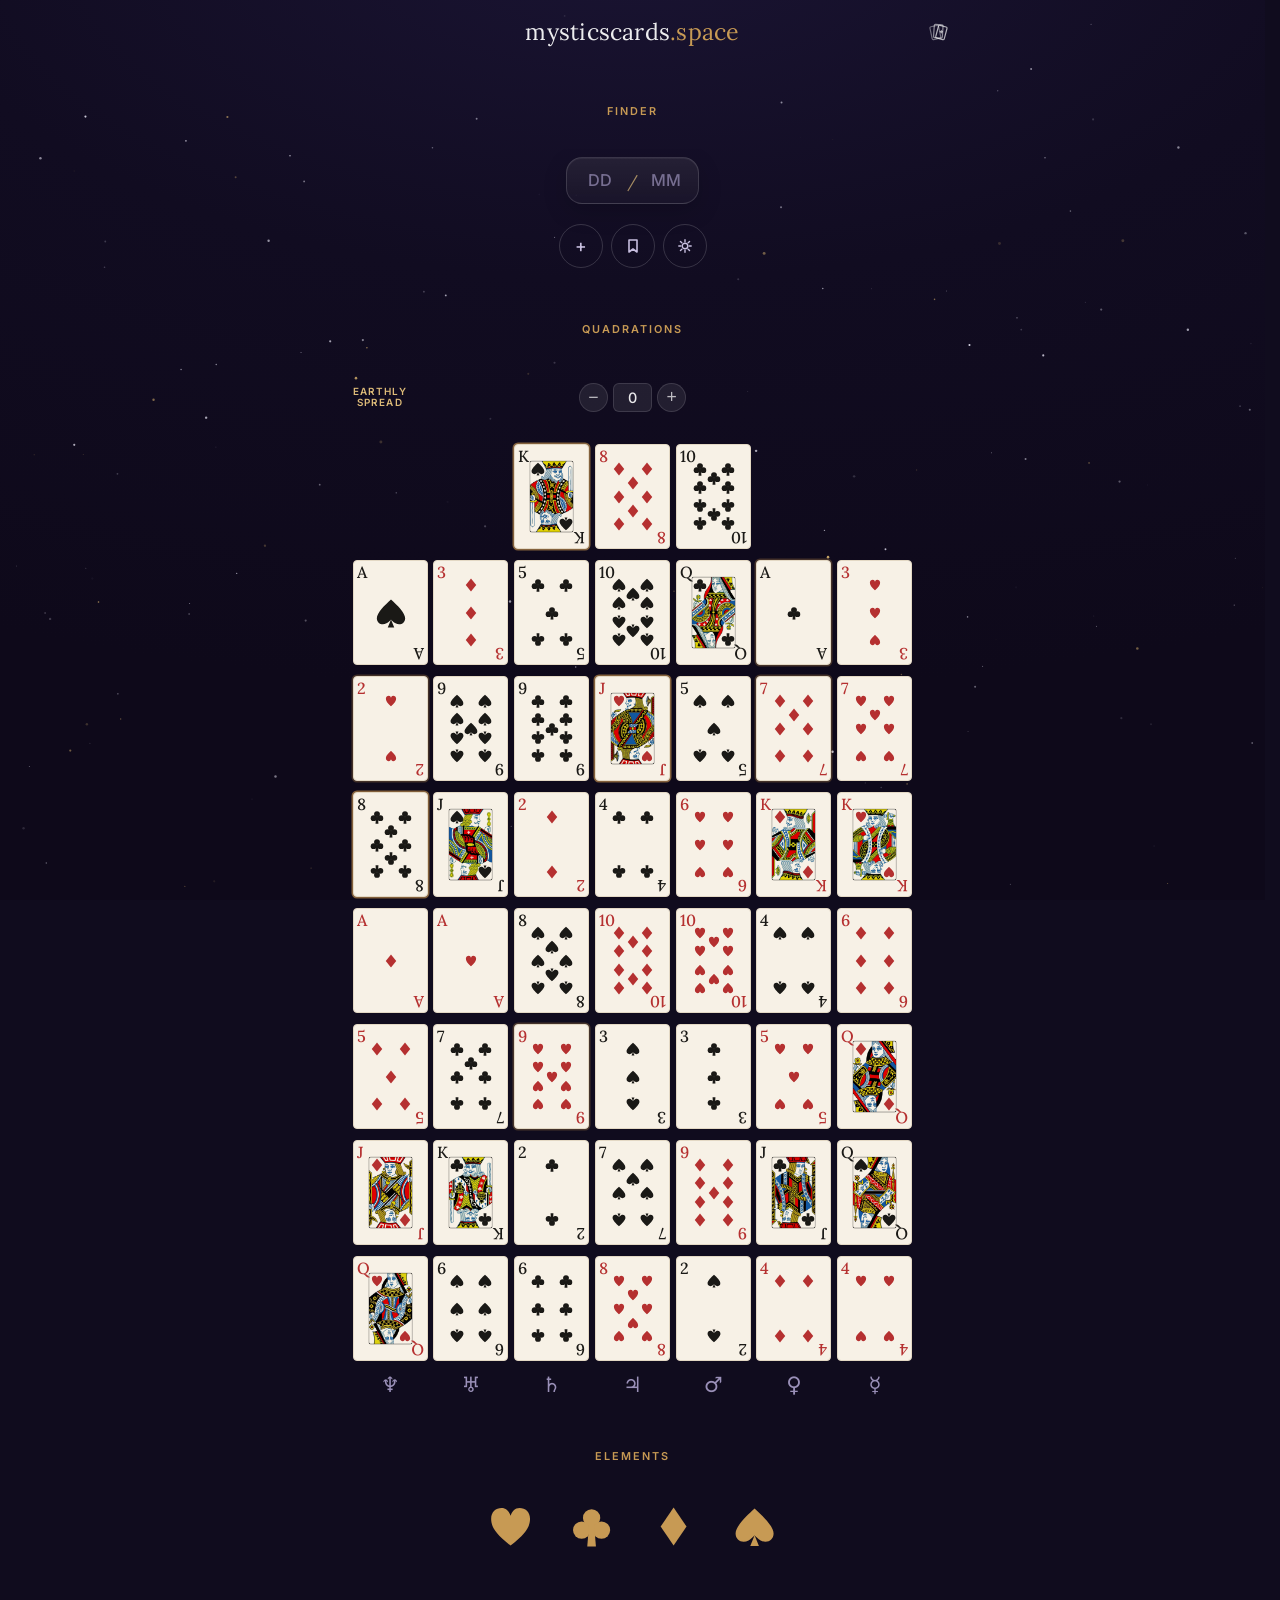
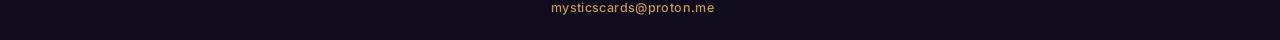
==== commit de3a0c54: "v0.7" ====
--- a/index.html
+++ b/index.html
@@ -13,7 +13,7 @@
   <link rel="manifest" href="manifest.webmanifest" />
   <link rel="canonical" href="https://mysticscards.space/" />
   <meta name="theme-color" content="#100c1e" />
-  <meta name="version" content="2026-07-16d" />
+  <meta name="version" content="2026-07-18f" />
   <meta name="description" content="Cardology tools — birth cards, planetary periods, and readings." />
   <!-- OpenGraph / Twitter link previews. og-image is 1200×630. -->
   <meta property="og:type" content="website" />
@@ -27,7 +27,7 @@
   <meta name="twitter:image" content="https://mysticscards.space/assets/og-image.png" />
   <link rel="stylesheet" href="css/site.css?v=20260718a" />
   <link rel="stylesheet" href="css/castfield.css?v=20260711c" />
-  <link rel="stylesheet" href="css/mysticscards.css?v=20260718f" />
+  <link rel="stylesheet" href="css/mysticscards.css?v=20260718g" />
 </head>
 <body class="starry">
 <canvas class="stars-bg" aria-hidden="true"></canvas>
@@ -36,14 +36,14 @@
 <script src="js/site.js?v=20260718a"></script>
 <script src="js/castfield.js?v=20260711c" defer></script>
 <script src="js/store.js?v=20260714a"></script>
-<script src="js/cardsdata.js?v=20260710d"></script>
+<script src="js/cardsdata.js?v=20260718e"></script>
 <script src="js/reltext.js?v=20260710a"></script>
 <script src="js/richmonddata.js?v=20260710c"></script>
 <script src="js/spread-grid.js?v=20260712a"></script>
 <script src="js/quadrations.js?v=20260714a"></script>
 <script src="js/finder.js?v=20260714d"></script>
 <script src="js/olney.js?v=20260710c"></script>
-<script src="js/lifescript.js?v=20260716c"></script>
+<script src="js/lifescript.js?v=20260718f"></script>
 <!-- The 5 period-reading data files (dailycarddata, periodcarddata,
      yearcarddata, sevenyearcarddata, thirteenyearcarddata — ~500 KB
      total) are LAZY-loaded by js/in-time.js on first Cycles-tab open.
--- a/css/mysticscards.css
+++ b/css/mysticscards.css
@@ -869,6 +869,13 @@
   margin: 0 auto 1.45rem;
   max-width: calc(var(--ls-card-w) * 7 + (.3rem * 6));
 }
+/* Single-seat connections (Pluto, zodiac ruler) hold one .ls-col instead
+   of seven — collapse the row to one column so justify-content: center
+   centers the lone card instead of leaving it pinned to the left edge
+   of the unused 7-column track. */
+.ls-row--single {
+  grid-template-columns: minmax(0, var(--ls-card-w));
+}
 .ls-stats {
   --ls-card-w: min(
     var(--quad-card-w, calc(560px * var(--quad-scale, 1) / 7)),
@@ -1166,6 +1173,14 @@
     grid-template-columns: repeat(7, minmax(0, 1fr));
     gap: .18rem;
     max-width: 100%;
+  }
+  /* Re-assert the single-column override at the same specificity as the
+     rule above it (same selector shape, later in source) so single-seat
+     rows stay centered on mobile instead of falling back to the 7-column
+     track. */
+  .ls-row--single {
+    grid-template-columns: minmax(0, var(--ls-card-w));
+    max-width: var(--ls-card-w);
   }
   .ls-planet-name { font-size: .52rem; }
   .ls-connection-title { font-size: .9rem; }
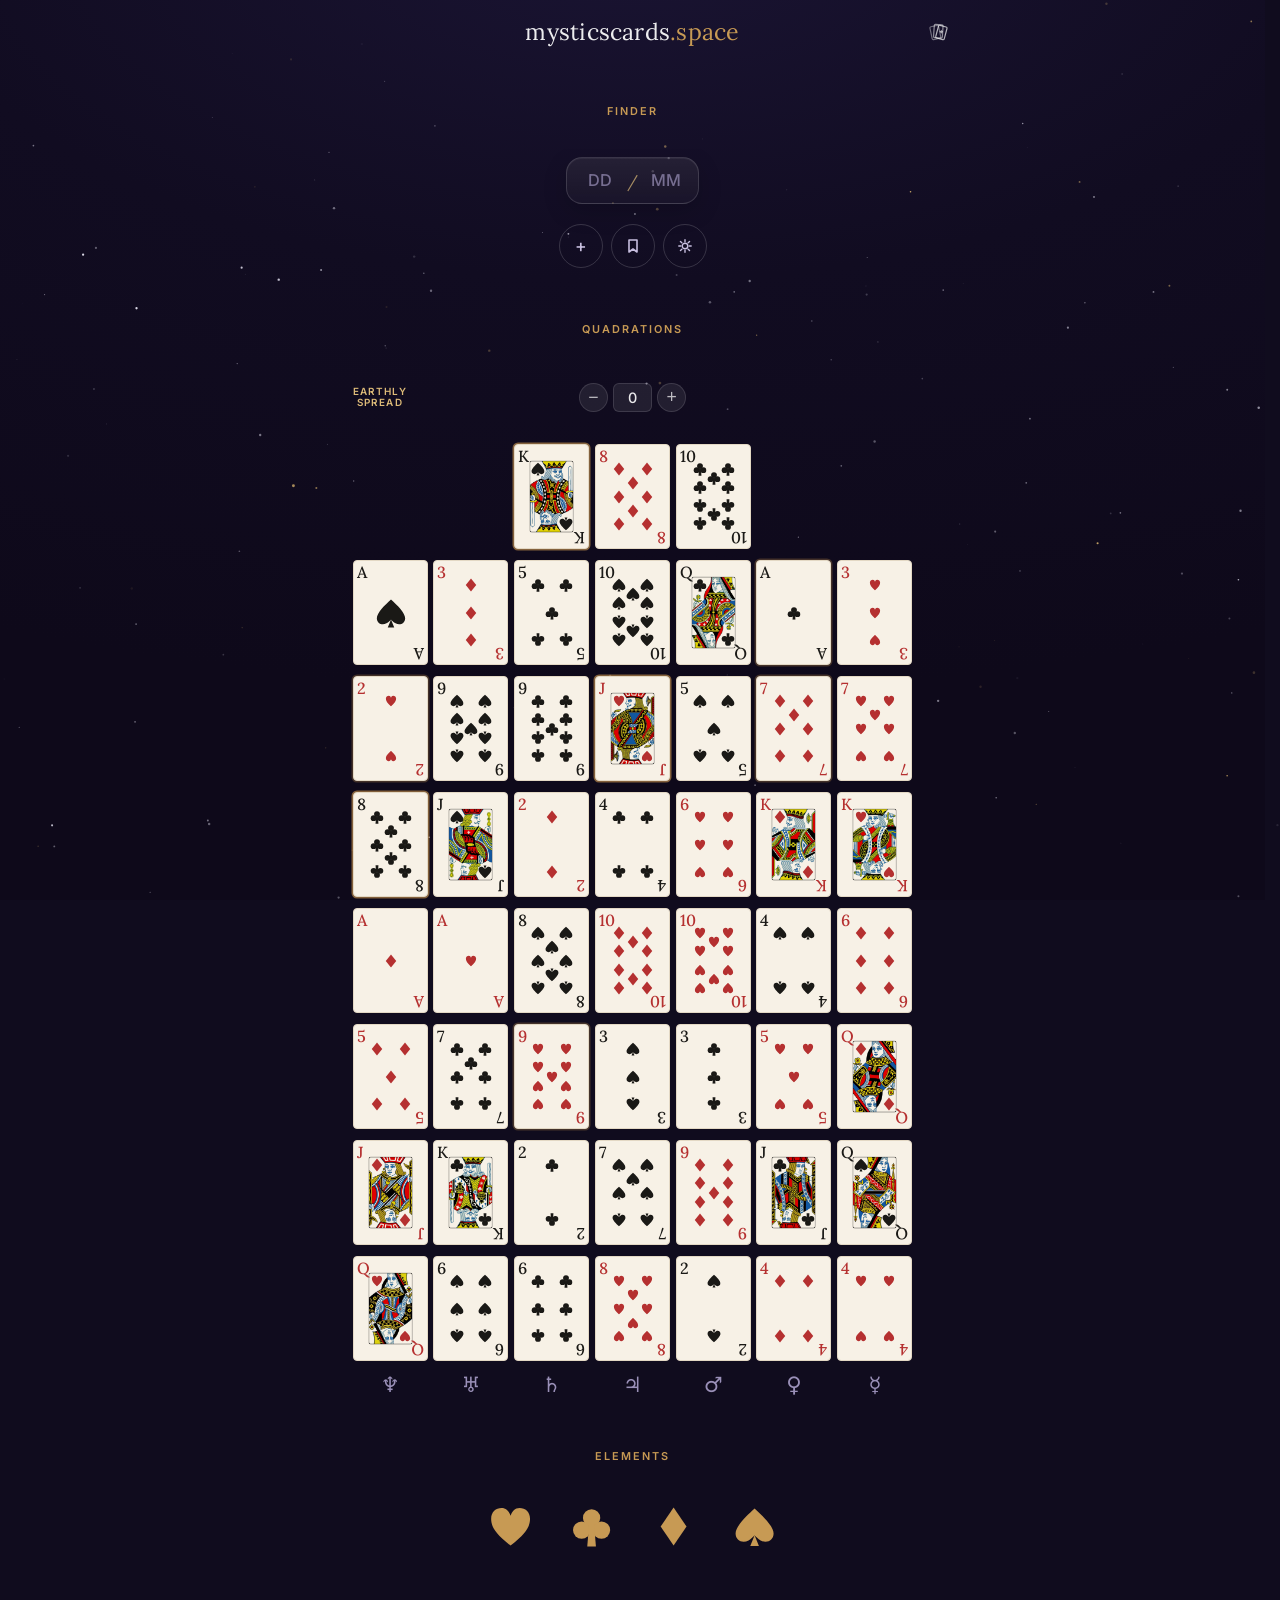
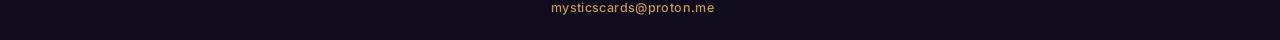
==== commit a15fef3f: "v0.7" ====
--- a/index.html
+++ b/index.html
@@ -3,7 +3,7 @@
 <head>
   <meta charset="UTF-8" />
   <meta name="viewport" content="width=device-width, initial-scale=1.0" />
-  <title>Mystics Cards — mysticscards.space</title>
+  <title>Mystics Cards - mysticscards.space</title>
   <link rel="preconnect" href="https://fonts.googleapis.com" />
   <link rel="preconnect" href="https://fonts.gstatic.com" crossorigin />
   <link href="https://fonts.googleapis.com/css2?family=Inter:wght@300;400;500;600&family=Lora:ital,wght@0,400;0,500;0,600;0,700;1,400;1,500&display=swap" rel="stylesheet" />
@@ -14,16 +14,16 @@
   <link rel="canonical" href="https://mysticscards.space/" />
   <meta name="theme-color" content="#100c1e" />
   <meta name="version" content="2026-07-18f" />
-  <meta name="description" content="Cardology tools — birth cards, planetary periods, and readings." />
+  <meta name="description" content="Cardology and the I Ching - find your cards and consult the Oracle." />
   <!-- OpenGraph / Twitter link previews. og-image is 1200×630. -->
   <meta property="og:type" content="website" />
   <meta property="og:url" content="https://mysticscards.space/" />
-  <meta property="og:title" content="Mystics Cards — mysticscards.space" />
-  <meta property="og:description" content="Cardology tools — birth cards, planetary periods, and readings." />
+  <meta property="og:title" content="Mystics Cards - mysticscards.space" />
+  <meta property="og:description" content="Cardology and the I Ching - find your cards and consult the Oracle." />
   <meta property="og:image" content="https://mysticscards.space/assets/og-image.png" />
   <meta name="twitter:card" content="summary_large_image" />
-  <meta name="twitter:title" content="Mystics Cards — mysticscards.space" />
-  <meta name="twitter:description" content="Cardology tools — birth cards, planetary periods, and readings." />
+  <meta name="twitter:title" content="Mystics Cards - mysticscards.space" />
+  <meta name="twitter:description" content="Cardology and the I Ching - find your cards and consult the Oracle." />
   <meta name="twitter:image" content="https://mysticscards.space/assets/og-image.png" />
   <link rel="stylesheet" href="css/site.css?v=20260718a" />
   <link rel="stylesheet" href="css/castfield.css?v=20260711c" />
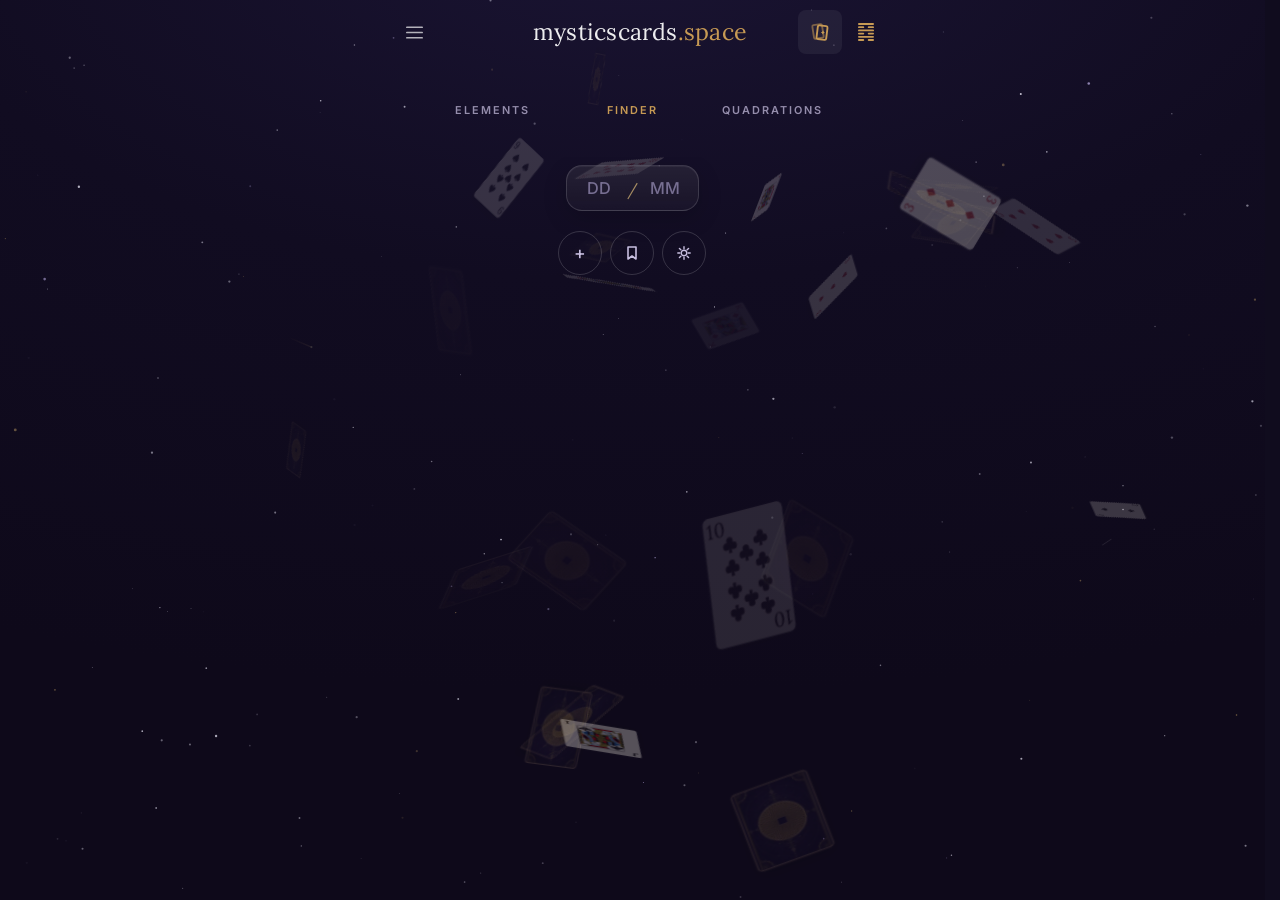
==== commit cc8ceed0: "v0.1" ====
--- a/index.html
+++ b/index.html
@@ -13,7 +13,7 @@
   <link rel="manifest" href="manifest.webmanifest" />
   <link rel="canonical" href="https://mysticscards.space/" />
   <meta name="theme-color" content="#100c1e" />
-  <meta name="version" content="2026-07-18f" />
+  <meta name="version" content="2026-07-22f" />
   <meta name="description" content="Cardology and the I Ching - find your cards and consult the Oracle." />
   <!-- OpenGraph / Twitter link previews. og-image is 1200×630. -->
   <meta property="og:type" content="website" />
@@ -25,44 +25,113 @@
   <meta name="twitter:title" content="Mystics Cards - mysticscards.space" />
   <meta name="twitter:description" content="Cardology and the I Ching - find your cards and consult the Oracle." />
   <meta name="twitter:image" content="https://mysticscards.space/assets/og-image.png" />
-  <link rel="stylesheet" href="css/site.css?v=20260718a" />
+  <link rel="stylesheet" href="css/site.css?v=20260722aa" />
   <link rel="stylesheet" href="css/castfield.css?v=20260711c" />
-  <link rel="stylesheet" href="css/mysticscards.css?v=20260718g" />
+  <link rel="stylesheet" href="css/mysticscards.css?v=20260722ag" />
 </head>
 <body class="starry">
 <canvas class="stars-bg" aria-hidden="true"></canvas>
 <div class="castfield-stage" aria-hidden="true"><div class="field"></div></div>
-<script src="js/stars.js?v=20260714a"></script>
-<script src="js/site.js?v=20260718a"></script>
-<script src="js/castfield.js?v=20260711c" defer></script>
+<script src="js/stars.js?v=20260722r"></script>
+<script src="js/site.js?v=20260722y"></script>
+<script src="js/castfield.js?v=20260722b" defer></script>
 <script src="js/store.js?v=20260714a"></script>
 <script src="js/cardsdata.js?v=20260718e"></script>
 <script src="js/reltext.js?v=20260710a"></script>
-<script src="js/richmonddata.js?v=20260710c"></script>
-<script src="js/spread-grid.js?v=20260712a"></script>
-<script src="js/quadrations.js?v=20260714a"></script>
-<script src="js/finder.js?v=20260714d"></script>
-<script src="js/olney.js?v=20260710c"></script>
-<script src="js/lifescript.js?v=20260718f"></script>
+<script src="js/spread-grid.js?v=20260722a"></script>
+<script src="js/quadrations.js?v=20260722d"></script>
+<script src="js/finder.js?v=20260722c"></script>
+<script src="js/olney.js?v=20260722a"></script>
+<script src="js/lifescript.js?v=20260722w"></script>
 <!-- The 5 period-reading data files (dailycarddata, periodcarddata,
      yearcarddata, sevenyearcarddata, thirteenyearcarddata — ~500 KB
      total) are LAZY-loaded by js/in-time.js on first Cycles-tab open.
      Not in this eager list, and intentionally not in sw.js PRECACHE. -->
 <script src="js/tzcoords.js?v=20260711a"></script>
-<script src="js/solar-time.js?v=20260716a"></script>
-<script src="js/sun-gate.js?v=20260711b"></script>
+<script src="js/solar-time.js?v=20260722w"></script>
+<script src="js/sun-gate.js?v=20260722w"></script>
+<script src="js/chart-table.js?v=20260722b"></script>
 <script src="js/in-time.js?v=20260718h"></script>
 <script src="js/birthdays.js?v=20260716a"></script>
 <script src="js/finder-trays.js?v=20260716a"></script>
 <script src="js/planetdata.js?v=20260711a"></script>
 <script src="js/elementsdata.js?v=20260711a"></script>
 <script src="js/elements.js?v=20260716a"></script>
+<script src="js/section-rail.js?v=20260722c"></script>
 
 <main>
   <h1 class="vh">Mystics Cards — Cardology</h1>
   <datalist id="solZoneList"></datalist>
 
-  <section class="finder page-section section-open" id="finder" aria-labelledby="finderHeading">
+  <!-- Section rail, driven by js/section-rail.js (shared with iching.html).
+       The three panels are authored INSIDE .home-primary-track so the page is
+       a plain vertical stack with no JS; the module adds .rail-ready to this
+       shell, which is what switches the rail CSS on. data-section-rail is
+       both the module's hook and the signal to js/site.js not to
+       persist/restore collapse state inside — tabs replace the toggles here.
+       Each tab's aria-controls MUST name a direct child of the track. -->
+  <div class="home-primary" data-section-rail>
+    <div class="home-primary-nav" role="tablist" aria-label="Homepage tools">
+      <button type="button" class="home-primary-tab" role="tab" id="homeTabElements"
+              aria-selected="false" aria-controls="elements" data-home-tab="elements">Elements</button>
+      <button type="button" class="home-primary-tab is-active" role="tab" id="homeTabFinder"
+              aria-selected="true" aria-controls="finder" data-home-tab="finder">Finder</button>
+      <button type="button" class="home-primary-tab" role="tab" id="homeTabQuadrations"
+              aria-selected="false" aria-controls="quadrations" data-home-tab="quadrations">Quadrations</button>
+    </div>
+    <div class="home-primary-viewport">
+      <div class="home-primary-track">
+    <section class="elements page-section section-open" id="elements" role="tabpanel" tabindex="0" aria-labelledby="elementsHeading">
+      <h2 class="section-heading vh" id="elementsHeading">Elements</h2>
+      <div class="section-bodywrap">
+        <div class="section-bodymin" id="elementsBody">
+          <div class="section-shell">
+            <div class="el-inner">
+              <div class="el-topline">
+                <div class="suit-row" id="suitRow" role="group" aria-label="The four suits"></div>
+              </div>
+              <div class="num-row" id="numRow" role="group" aria-label="The thirteen numbers" hidden></div>
+              <div class="planet-row" id="planetRow" role="group" aria-label="The seven planets and the Crown" hidden></div>
+              <div class="el-detailwrap">
+                <div class="el-detailmin">
+                  <div class="el-detail" id="elDetail" aria-live="polite">
+                    <button class="el-nav el-prev" type="button" aria-label="Previous">‹</button>
+                    <div class="el-card">
+                      <div class="el-head">
+                        <span class="el-fig" id="elFig" aria-hidden="true"></span>
+                        <span class="el-name" id="elName"></span>
+                      </div>
+                      <div class="el-kws" id="elKws"></div>
+                      <div class="el-text" id="elText"></div>
+                      <p class="el-keynote" id="elKeynote"></p>
+                    </div>
+                    <button class="el-nav el-next" type="button" aria-label="Next">›</button>
+                  </div>
+                </div>
+              </div>
+              <div class="pl-pop" id="plPop">
+                <div class="pl-detailwrap"><div class="pl-detailmin">
+                  <div class="pl-detail" id="plDetail" aria-live="polite">
+                    <div class="pl-card">
+                      <div class="pl-head">
+                        <span class="pl-fig" id="plFig" aria-hidden="true"></span>
+                        <span class="pl-name" id="plName"></span>
+                      </div>
+                      <div class="pl-sub" id="plSub"></div>
+                      <div class="pl-kws" id="plKws"></div>
+                      <div class="pl-para" id="plPara"></div>
+                      <dl class="pl-attrs" id="plAttrs"></dl>
+                      <p class="pl-syn" id="plSyn"></p>
+                    </div>
+                  </div>
+                </div></div>
+              </div>
+            </div>
+          </div>
+        </div>
+      </div>
+    </section>
+  <section class="finder page-section section-open" id="finder" role="tabpanel" tabindex="0" aria-labelledby="finderHeading">
     <h2 class="section-heading" id="finderHeading">
     <button class="section-toggle" type="button"
             aria-expanded="true" aria-controls="finderBody"
@@ -238,9 +307,12 @@
                wrapper is hidden in triptych mode and when no card is
                picked. -->
           <div class="finder-panels" id="fPanels" hidden>
-            <div class="ns-picker" id="fPanelPicker" role="tablist" aria-label="Card reading section">
+            <div class="ns-picker" id="fPanelPicker" data-panel-active="about" role="tablist" aria-label="Card reading section">
+              <!-- DOM order is the painted order (Astrology | About | Cycles),
+                   so focus order matches what the eye sees. About stays the
+                   centre chip and the default panel. -->
+              <button type="button" class="ns-chip"           id="chipLifeScript" data-panel="lifescript" role="tab" aria-selected="false" aria-controls="fLifeScript">Astrology</button>
               <button type="button" class="ns-chip is-active" id="chipAbout"      data-panel="about"      role="tab" aria-selected="true"  aria-controls="fAbout">About</button>
-              <button type="button" class="ns-chip"           id="chipLifeScript" data-panel="lifescript" role="tab" aria-selected="false" aria-controls="fLifeScript">Stats</button>
               <button type="button" class="ns-chip"           id="chipInTime"     data-panel="intime"     role="tab" aria-selected="false" aria-controls="fInTime">Cycles</button>
             </div>
             <div class="finder-panels-body" id="fPanelBody" data-panel-active="about">
@@ -266,21 +338,21 @@
                     </div>
                   </div>
                   </div>
-                  <div class="finder-about-view finder-about-olney" id="fAboutOlney">
+                <div class="finder-about-view finder-about-olney" id="fAboutOlney">
                     <div class="olney-inner olney-panel" id="fAboutOlneyInner"></div>
                     <div class="ns-panel-empty">Richmond has no delineation for this card — pick another to view his 1893 reading.</div>
                   </div>
                 </div>
-              </div>
-
-              <!-- Life Script — the picked card's seven ruling cards
-                   shown as a single row. Populated by js/lifescript.js. -->
+                <div class="finder-about-lifescript" id="fAboutLifeScript"></div>
+              </div>
+
+              <!-- Astrology — zodiac correspondences and Solar remain here;
+                   Life Script, dates, and displacements are mirrored into
+                   About by js/lifescript.js. -->
               <div class="finder-lifescript ns-panel" id="fLifeScript" role="tabpanel" aria-labelledby="chipLifeScript">
                 <div class="ls-inner"></div>
                 <div class="it-solar ls-solar" id="fSolar">
-                  <div class="ls-stat-label it-solar-title" id="solToggle">Solar</div>
                   <div class="it-solar-body" id="solBody">
-                    <p class="it-solar-intro">Births near midnight can belong to the previous or next day by the sun. Enter the birth time and place to find the true solar-day card.</p>
                     <div class="it-solar-fields">
                       <label class="it-solar-field"><span>Birth time</span>
                         <input type="time" id="solTime" step="60" aria-label="Birth time" />
@@ -309,10 +381,9 @@
           </div>
         </div>
       </div>
-    </div>
   </section>
 
-  <section class="quadrations page-section section-open" id="quadrations" aria-labelledby="quadrationsHeading">
+  <section class="quadrations page-section section-open" id="quadrations" role="tabpanel" tabindex="0" aria-labelledby="quadrationsHeading">
     <h2 class="section-heading" id="quadrationsHeading">
     <button class="section-toggle" type="button"
             aria-expanded="true" aria-controls="quadrationsBody"
@@ -345,68 +416,11 @@
       </div>
     </div>
   </section>
-
-  <section class="elements page-section section-open" id="elements" aria-labelledby="elementsHeading">
-    <h2 class="section-heading" id="elementsHeading">
-    <button class="section-toggle" type="button"
-            aria-expanded="true" aria-controls="elementsBody"
-            data-section="elements">
-      <span class="section-label">Elements</span>
-      <svg class="section-chev" viewBox="0 0 24 24" fill="none" stroke="currentColor" stroke-width="2.4" stroke-linecap="round" stroke-linejoin="round" aria-hidden="true"><polyline points="6 9 12 15 18 9"/></svg>
-    </button>
-    </h2>
-    <div class="section-bodywrap">
-      <div class="section-bodymin" id="elementsBody">
-        <div class="section-shell">
-          <div class="el-inner">
-            <div class="el-topline">
-              <div class="suit-row" id="suitRow" role="group" aria-label="The four suits"></div>
-            </div>
-            <div class="num-row" id="numRow" role="group" aria-label="The thirteen numbers" hidden></div>
-            <div class="planet-row" id="planetRow" role="group" aria-label="The seven planets and the Crown" hidden></div>
-            <div class="el-detailwrap">
-              <div class="el-detailmin">
-                <div class="el-detail" id="elDetail" aria-live="polite">
-                  <button class="el-nav el-prev" type="button" aria-label="Previous">‹</button>
-                  <div class="el-card">
-                    <div class="el-head">
-                      <span class="el-fig" id="elFig" aria-hidden="true"></span>
-                      <span class="el-name" id="elName"></span>
-                    </div>
-                    <div class="el-kws" id="elKws"></div>
-                    <div class="el-text" id="elText"></div>
-                    <p class="el-keynote" id="elKeynote"></p>
-                  </div>
-                  <button class="el-nav el-next" type="button" aria-label="Next">›</button>
-                </div>
-              </div>
-            </div>
-            <div class="pl-pop" id="plPop">
-              <div class="pl-detailwrap"><div class="pl-detailmin">
-                <div class="pl-detail" id="plDetail" aria-live="polite">
-                  <div class="pl-card">
-                    <div class="pl-head">
-                      <span class="pl-fig" id="plFig" aria-hidden="true"></span>
-                      <span class="pl-name" id="plName"></span>
-                    </div>
-                    <div class="pl-sub" id="plSub"></div>
-                    <div class="pl-kws" id="plKws"></div>
-                    <div class="pl-para" id="plPara"></div>
-                    <dl class="pl-attrs" id="plAttrs"></dl>
-                    <p class="pl-syn" id="plSyn"></p>
-                  </div>
-                </div>
-              </div></div>
-            </div>
-          </div>
-        </div>
       </div>
     </div>
-  </section>
+  </div>
+
 </main>
 
-<footer class="site-footer">
-  <div class="sf-inner"></div>
-</footer>
 </body>
 </html>
--- a/css/site.css
+++ b/css/site.css
@@ -31,6 +31,7 @@
   --sh-lg:         0 16px 48px rgba(0,0,0,.12), 0 4px 16px rgba(0,0,0,.06);
   --max-w:         1140px;
   --control-rail-w: 720px;
+  --reading-max-w: 560px;
   --section-gap:   1rem;
   --mini-card-min-w: 1.9rem;
   --mini-card-h: 1.32rem;
@@ -54,6 +55,7 @@
   --text-lg:       1.35rem;
   --text-xl:       2.2rem;
   --tap-target:    44px;
+  --gold-control-gradient: linear-gradient(180deg, color-mix(in srgb, var(--gold-ink) 92%, white 8%) 0%, var(--gold) 100%);
 }
 
 *, *::before, *::after { box-sizing: border-box; margin: 0; padding: 0; }
@@ -76,6 +78,7 @@
   overscroll-behavior-x: none;
   position: relative;
   max-width: 100vw;
+  padding-top: 64px;
 }
 
 body.starry { background: transparent; }
@@ -96,6 +99,39 @@
 }
 
 :focus-visible { outline: 2px solid var(--gold); outline-offset: 2px; border-radius: 3px; }
+
+/* Shared horizontal rails. The page styles retain their nav and panel
+   layout rules; this geometry is common now that both rails use the same
+   section-rail.js module. */
+.home-primary.rail-ready .home-primary-viewport,
+.iching-primary.rail-ready .iching-viewport {
+  overflow: hidden;
+  overflow-x: clip;
+  overflow-y: visible;
+}
+.home-primary.rail-ready .home-primary-track,
+.iching-primary.rail-ready .iching-track {
+  display: flex;
+  align-items: flex-start;
+  transition: transform .35s ease;
+}
+.home-primary.rail-ready .home-primary-track > .page-section,
+.iching-primary.rail-ready .iching-panel {
+  flex: 0 0 calc(100% / var(--rail-count, 3));
+  min-width: 0;
+}
+.home-primary.rail-ready .home-primary-track > .page-section { margin-block-start: 0; }
+.home-primary.rail-ready .home-primary-track > .page-section[aria-hidden="true"],
+.iching-primary.rail-ready .iching-track > .iching-panel[aria-hidden="true"] {
+  visibility: hidden;
+  pointer-events: none;
+  max-height: 0;
+  overflow: hidden;
+}
+@media (prefers-reduced-motion: reduce) {
+  .home-primary.rail-ready .home-primary-track,
+  .iching-primary.rail-ready .iching-track { transition: none; }
+}
 
 .skip-link {
   position: fixed; left: 12px; top: -56px; z-index: 300;
@@ -212,7 +248,7 @@
 }
 
 .site-header {
-  position: sticky; top: 0; z-index: 200;
+  position: fixed; inset: 0 0 auto; z-index: 200;
   background: var(--accent);
   border-bottom: 1px solid rgba(255,255,255,.08);
 }
@@ -225,16 +261,11 @@
 }
 .sh-inner {
   display: flex; align-items: center; height: 64px;
-  max-width: var(--max-w); margin: 0 auto;
+  width: min(100%, var(--reading-max-w));
+  max-width: var(--reading-max-w); margin: 0 auto;
   padding: 0 2rem; position: relative;
 }
-.sh-menu {
-  position: absolute;
-  right: 2rem;
-  top: 50%;
-  transform: translateY(-50%);
-  z-index: 1;
-}
+.sh-menu { position: absolute; left: 2rem; top: 50%; transform: translateY(-50%); z-index: 1; }
 .sh-menu-btn {
   position: relative;
   width: var(--tap-target);
@@ -249,18 +280,17 @@
   cursor: pointer;
   transition: background var(--ease), color var(--ease), transform .22s ease;
 }
-.sh-menu-cardmark { width: 21px; height: 21px; display: block; transition: transform .22s ease; }
+.sh-menu-bars { width: 21px; height: 21px; display: block; }
 .sh-menu-btn:hover,
 .sh-menu-btn:focus-visible,
 .sh-menu-btn[aria-expanded="true"] {
   color: var(--gold);
   background: rgba(255,255,255,.05);
 }
-.sh-menu-btn[aria-expanded="true"] .sh-menu-cardmark { transform: rotate(-5deg) scale(1.06); }
 .sh-menu-panel {
   position: absolute;
   top: calc(100% + .55rem);
-  right: 0;
+  left: 0;
   width: min(280px, 88vw);
   padding: .4rem .8rem;
   border: 1px solid rgba(255,255,255,.14);
@@ -270,7 +300,7 @@
   opacity: 0;
   visibility: hidden;
   transform: translateY(-8px) scale(.97);
-  transform-origin: top right;
+  transform-origin: top left;
   transition: opacity .18s ease, transform .18s ease, visibility 0s linear .18s;
   pointer-events: none;
   -webkit-backdrop-filter: blur(18px) saturate(1.08);
@@ -283,20 +313,47 @@
   pointer-events: auto;
   transition: opacity .18s ease, transform .18s ease;
 }
-.sh-menu-nav { display: flex; flex-direction: column; gap: .15rem; }
+.sh-menu-nav { display: flex; align-items: center; justify-content: center; gap: .2rem; padding: .2rem 0 .25rem; }
 .sh-menu-link {
-  display: flex; align-items: center; gap: .65rem; min-height: 2.55rem;
-  padding: .35rem .45rem; border-radius: 8px; color: var(--secondary);
-  font-family: var(--sans); font-size: .78rem; text-decoration: none;
+  display: inline-flex; align-items: center; justify-content: center;
+  width: var(--tap-target); height: var(--tap-target); padding: .35rem;
+  border-radius: 8px; color: var(--secondary); text-decoration: none;
   transition: color var(--ease), background var(--ease);
 }
+.sh-menu-link--titled { width: auto; gap: .45rem; padding-inline: .45rem .7rem; font-family: var(--sans); font-size: .68rem; }
 .sh-menu-link:hover, .sh-menu-link:focus-visible, .sh-menu-link.is-current {
   color: var(--gold); background: rgba(255,255,255,.06);
 }
 .sh-menu-link.is-current { color: var(--text); }
 .sh-menu-link-mark { display: inline-flex; width: 1.25rem; height: 1.35rem; align-items: center; justify-content: center; }
 .sh-menu-link-mark svg { width: 16px; height: 18px; }
-.sh-menu-divider { height: 1px; margin: .35rem 0; background: rgba(255,255,255,.1); }
+.sh-menu-link-mark--cards svg { transform: scale(1.5); }
+.sh-menu-divider { height: 1px; margin: .15rem .45rem .35rem; background: rgba(255,255,255,.1); }
+.sh-menu-contact {
+  display: flex; align-items: center; justify-content: space-between; gap: .75rem;
+  padding: .55rem .45rem .65rem; color: var(--secondary);
+  font-family: var(--sans); font-size: .62rem; text-decoration: none;
+}
+.sh-menu-contact span:last-child { overflow: hidden; text-overflow: ellipsis; white-space: nowrap; }
+.sh-menu-contact:hover, .sh-menu-contact:focus-visible { color: var(--gold); }
+.sh-menu-legal { justify-content: flex-start; padding-bottom: .3rem; }
+.sh-page-nav {
+  position: absolute; right: 2rem; top: 50%; transform: translateY(-50%);
+  display: flex; align-items: center; gap: .1rem;
+}
+.sh-page-link {
+  display: inline-flex; align-items: center; justify-content: center;
+  width: var(--tap-target); height: var(--tap-target); padding: .35rem;
+  border-radius: 8px; color: var(--secondary); text-decoration: none;
+  transition: color var(--ease), background var(--ease);
+}
+.sh-page-link:hover, .sh-page-link:focus-visible, .sh-page-link.is-current {
+  color: var(--gold); background: rgba(255,255,255,.06);
+}
+.sh-page-link.is-current { color: var(--text); }
+.sh-page-link-mark { display: inline-flex; width: 1.25rem; height: 1.35rem; align-items: center; justify-content: center; }
+.sh-page-link-mark svg { width: 16px; height: 18px; }
+.sh-page-link-mark--cards svg { transform: scale(1.5); }
 .sh-menu-head {
   margin: .5rem .45rem .15rem;
   color: var(--gold-ink);
@@ -349,36 +406,6 @@
   letter-spacing: .06em;
   text-transform: uppercase;
   color: var(--gold-ink);
-}
-.sh-voice-btn {
-  font-family: var(--sans);
-  font-size: .62rem;
-  font-weight: 600;
-  letter-spacing: .09em;
-  text-transform: lowercase;
-  color: rgba(255,255,255,.72);
-  background: rgba(255,255,255,.04);
-  border: 1px solid rgba(255,255,255,.12);
-  border-radius: 999px;
-  min-height: var(--tap-target);
-  min-width: 5.2rem;
-  padding: 0 .75rem;
-  display: inline-flex;
-  align-items: center;
-  justify-content: center;
-  cursor: pointer;
-  transition: all var(--ease);
-}
-.sh-voice-btn:hover,
-.sh-voice-btn:focus-visible {
-  color: var(--gold);
-  border-color: rgba(221,187,120,.42);
-}
-.sh-voice-btn[aria-pressed="true"] {
-  border-color: var(--gold);
-  color: #221300;
-  background: linear-gradient(180deg, rgba(221,187,120,.96), rgba(199,154,84,.92));
-  box-shadow: 0 0 0 1px rgba(88,56,13,.14), 0 4px 12px rgba(0,0,0,.16);
 }
 .q-switch {
   position: relative;
@@ -478,8 +505,8 @@
 .sh-logo {
   font-family: var(--serif); font-size: 1.45rem; font-weight: 400;
   letter-spacing: .01em; color: rgba(255,255,255,.92);
-  text-decoration: none; position: absolute;
-  left: 50%; transform: translateX(-50%); white-space: nowrap;
+  text-decoration: none; position: absolute; left: 50%; transform: translateX(-50%);
+  white-space: nowrap;
 }
 .sh-logo .suit { color: var(--gold); }
 .sh-hex {
@@ -492,14 +519,15 @@
 
 @media (min-width: 900px) {
   .sh-inner {
-    max-width: var(--control-rail-w);
+    max-width: var(--reading-max-w);
   }
 }
 
 @media (max-width: 560px) {
   .sh-inner { padding: 0 1rem; }
+  .sh-menu { left: 1rem; }
+  .sh-page-nav { right: 1rem; }
   .sh-logo { font-size: 1.15rem; }
-  .sh-menu { right: 1rem; }
 }
 
 .btn {
@@ -620,7 +648,7 @@
   gap: .45rem .35rem;
   align-items: center;
   width: 100%;
-  max-width: 560px;
+  max-width: var(--reading-max-w);
   margin: 0 auto;
 }
 .spread-col-label {
@@ -706,39 +734,6 @@
   max-width: 42ch; line-height: 1.7;
 }
 
-.site-footer {
-  background: var(--accent);
-  border-top: 1px solid rgba(255,255,255,.08);
-  margin-top: auto;
-}
-body.starry .site-footer { background: transparent; border-top-color: transparent; }
-.sf-inner {
-  display: flex;
-  align-items: center;
-  justify-content: center;
-  height: 64px;
-  max-width: var(--max-w);
-  margin: 0 auto;
-  padding: 0 2rem;
-  color: rgba(255,255,255,.62);
-  font-size: .72rem;
-  letter-spacing: .14em;
-  text-transform: uppercase;
-  font-weight: 500;
-}
-.sf-email {
-  font-family: var(--sans);
-  font-size: clamp(.62rem, 1.7vw, .78rem);
-  letter-spacing: .03em;
-  text-transform: lowercase;
-  color: var(--gold);
-  text-decoration: none;
-  white-space: nowrap;
-  min-width: 0;
-  transition: opacity var(--ease);
-}
-.sf-email:hover { opacity: .7; }
-
 @view-transition { navigation: auto; }
 ::view-transition-old(root), ::view-transition-new(root) { animation-duration: .42s; }
 
--- a/css/castfield.css
+++ b/css/castfield.css
@@ -22,18 +22,28 @@
 }
 .castfield-stage .mini .flip {
   position: absolute; inset: 0;
-  transform-style: preserve-3d; will-change: transform;
+  transform-style: preserve-3d;
 }
 
 .castfield-stage .mini .side {
   position: absolute; inset: 0; border-radius: 4px; overflow: hidden;
   backface-visibility: hidden; -webkit-backface-visibility: hidden;
-  box-shadow: 0 7px 16px rgba(0,0,0,.5), 0 2px 5px rgba(0,0,0,.4);
+  box-shadow: 0 5px 12px rgba(0,0,0,.42);
 }
 .castfield-stage .mini .side.front { transform: translateZ(0.5px); }
 
 .castfield-stage .mini .card-back { transform: rotateY(180deg) translateZ(0.5px); }
 
+/* Floating cards use a small pre-rendered back texture. The full-size card
+   backs elsewhere on the site keep their CSS treatment; these cards are only
+   36–58px wide, so the 160×224 WebP is a better fit than rebuilding the
+   gradients and coin layers for every moving card. */
+.castfield-stage .mini .card-back {
+  background: #211735 url("../assets/card-back-square-mini.webp") center / 100% 100% no-repeat;
+}
+.castfield-stage .mini .card-back::before,
+.castfield-stage .mini .card-back .cb-coin { display: none; }
+
 .castfield-stage .mini .side .spread-card {
   width: 100%; height: 100%; border: 0; border-radius: inherit;
 }
--- a/css/mysticscards.css
+++ b/css/mysticscards.css
@@ -1,6 +1,5 @@
 .finder,
 .quadrations {
-  --ctl-pill-gap: .3rem;
   --ctl-pill-pad-y: .46rem;
   --ctl-pill-pad-x: 1rem;
   --ctl-pill-font: .64rem;
@@ -14,6 +13,50 @@
   --ctl-date-minw: 11rem;
 }
 
+/* Elements / Finder / Quadrations share a horizontal, touch-friendly homepage
+   rail. Everything below is gated on .rail-ready, which js/home-sections.js
+   adds once it has wired the tabs up. Without JS the nav is hidden and the
+   three sections render as a plain vertical stack — the panels are authored
+   inside the track in index.html precisely so that fallback needs no work. */
+.home-primary {
+  width: 100%;
+}
+.home-primary-nav { display: none; }
+.home-primary.rail-ready .home-primary-nav {
+  display: block;
+  position: relative;
+  height: var(--tap-target);
+  width: min(100%, var(--reading-max-w));
+  margin: 0 auto .55rem;
+  overflow: hidden;
+}
+.home-primary-tab {
+  position: absolute;
+  top: 0;
+  min-height: var(--tap-target);
+  padding: 0 .75rem;
+  border: 0;
+  background: none;
+  color: var(--secondary);
+  font: 600 .68rem/var(--tap-target) var(--sans);
+  letter-spacing: .18em;
+  text-transform: uppercase;
+  cursor: pointer;
+  transition: color var(--ease), opacity var(--ease);
+  transform: translateX(-50%);
+}
+.home-primary-tab[data-home-tab="elements"] { left: 25%; }
+.home-primary-tab[data-home-tab="finder"] { left: 50%; }
+.home-primary-tab[data-home-tab="quadrations"] { left: 75%; }
+.home-primary-tab:hover,
+.home-primary-tab.is-active {
+  color: var(--gold);
+}
+.home-primary-tab:not(.is-active) { opacity: .72; }
+.home-primary-tab:focus-visible {
+  outline: 2px solid var(--gold);
+  outline-offset: -2px;
+}
 .spreads-top {
   display: flex; flex-direction: column;
   align-items: center; gap: .45rem; margin-bottom: 0;
@@ -67,17 +110,14 @@
 .age-input:focus { outline: none; border-color: var(--gold); }
 
 .age-controls-wrap { min-height: var(--tap-target); }
+.crown-side .age-controls-wrap { height: 100%; min-height: 0; }
 .q-mode-current {
-  /* Detached from the age stepper's centred flow and pinned to the
-     left edge of #annualGrid (the Neptune column) instead of hugging
-     the stepper. Left offset is computed in js/quadrations.js
-     (alignSpreadLabel) since it depends on the live gap between
-     .spreads-top's rail width and the grid's own (scale-dependent)
-     rendered width. */
-  position: absolute;
-  left: 0;
-  top: 50%;
-  transform: translateY(-50%);
+  display: flex;
+  align-items: center;
+  justify-content: center;
+  width: 100%;
+  height: 100%;
+  padding: .5rem;
   white-space: pre-line;
   text-align: center;
   line-height: 1.18;
@@ -86,11 +126,17 @@
 }
 
 #annualGrid { max-width: calc(560px * var(--quad-scale, 1)); }
+.quadrations .crown-row { margin-top: 0; }
 @media (max-width: 700px) {
   .spread-layout { flex-direction: column; align-items: center; }
   .spread-stack { display: flex; flex-direction: column; align-items: center; width: 100%; }
   .spread-layout .spread-wrap { width: 100%; justify-content: center; padding-top: .15rem; }
   .spreads-top { gap: .35rem; }
+}
+@media (max-width: 480px) {
+  .crown-side .age-controls { gap: .1rem; }
+  .crown-side .age-btn { width: 1.35rem; height: 1.35rem; font-size: .9rem; }
+  .crown-side .age-input { width: 1.8rem; height: 1.35rem; padding-inline: .15rem; font-size: .78rem; }
 }
 
 .spread-card {
@@ -426,63 +472,37 @@
   text-align: center;
 }
 .finder-panels[hidden] { display: none; }
+/* Three equal columns rather than three absolutely-positioned chips, so the
+   painted order is the DOM order and focus follows what the eye sees. */
 .ns-picker {
-  display: flex;
-  gap: var(--ctl-pill-gap);
-  flex-wrap: nowrap;
-  justify-content: center;
+  display: grid;
+  grid-template-columns: repeat(3, minmax(0, 1fr));
   align-items: center;
-  width: fit-content;
+  min-height: var(--tap-target);
   margin: 0 auto 1.1rem;
-  padding: .3rem;
-  max-width: 100%;
-  overflow-x: auto;
-  overflow-y: hidden;
-  border: 1px solid rgba(199,154,84,.18);
-  border-radius: 999px;
-  background:
-    linear-gradient(180deg, rgba(255,255,255,.03), rgba(255,255,255,0)),
-    rgba(27,20,54,.5);
-  box-shadow:
-    inset 0 1px 0 rgba(255,255,255,.05),
-    0 10px 24px rgba(8,6,18,.18);
+  text-align: center;
 }
 .finder-panels.is-relationship .ns-picker { display: none; }
 .ns-chip {
   appearance: none;
   background: transparent;
   color: var(--ink-muted);
-  border: 1px solid transparent;
-  border-radius: 999px;
+  border: 0;
   min-height: var(--tap-target);
-  padding: var(--ctl-pill-pad-y) var(--ctl-pill-pad-x);
+  padding: 0 .75rem;
   font-family: var(--sans);
-  font-size: var(--ctl-pill-font);
+  font-size: .68rem;
   font-weight: 600;
-  letter-spacing: var(--ctl-pill-track);
+  letter-spacing: .18em;
   text-transform: uppercase;
-  line-height: 1;
+  line-height: var(--tap-target);
   cursor: pointer;
-  transition:
-    color var(--ease),
-    border-color var(--ease),
-    background var(--ease),
-    box-shadow var(--ease),
-    transform var(--ease);
-}
-.ns-chip:hover {
-  color: var(--text);
-  background: rgba(255,255,255,.03);
-}
-.ns-chip:focus-visible { outline: 2px solid var(--gold); outline-offset: 2px; }
-.ns-chip.is-active {
-  color: #221734;
-  background: linear-gradient(180deg, #e4c487 0%, #c79a54 100%);
-  border-color: rgba(255,255,255,.22);
-  box-shadow:
-    inset 0 1px 0 rgba(255,255,255,.28),
-    0 4px 12px rgba(0,0,0,.16);
-}
+  transition: color var(--ease), opacity var(--ease);
+}
+.ns-chip:hover { color: var(--text); }
+.ns-chip:focus-visible { outline: 2px solid var(--gold); outline-offset: -2px; }
+.ns-chip.is-active { color: var(--gold); }
+.ns-chip:not(.is-active) { opacity: .72; }
 .ns-chip[aria-disabled="true"],
 .ns-chip.is-disabled {
   opacity: .35; cursor: not-allowed;
@@ -490,7 +510,6 @@
 @media (max-width: 420px) {
   .finder,
   .quadrations {
-    --ctl-pill-gap: .18rem;
     --ctl-pill-pad-y: .4rem;
     --ctl-pill-pad-x: .72rem;
     --ctl-pill-font: .58rem;
@@ -506,12 +525,9 @@
   .finder-panels {
     padding-inline: .45rem;
   }
-  .ns-picker {
-    padding: .22rem;
-  }
   .ns-chip { min-height: var(--tap-target); }
 }
-/* The four panel divs each hide behind the active-tab attribute.
+/* The top-level panels hide behind the active-tab attribute.
    Individual panels can still opt out by adding `.is-empty` to signal
    the placeholder text should show instead of the real body. */
 .finder-panels.is-collapsed .finder-panels-body { display: none; }
@@ -537,6 +553,12 @@
    and challenges (Shadow). Shown only in solo mode under the result
    card; hidden in triptych mode. Joker leaves the panel empty. */
 .finder-about { color: var(--text); }
+.finder-about-lifescript {
+  margin-top: 1.5rem;
+  padding-top: 1.2rem;
+  border-top: 1px solid var(--rule-strong);
+}
+.finder-about-lifescript:empty { display: none; }
 .finder-about-inner {
   display: flex; flex-direction: column;
   gap: var(--space-4, 1rem);
@@ -681,7 +703,7 @@
 .olney-panel { padding: .25rem 0 .2rem; }
 .olney-sun { display: grid; grid-template-columns: repeat(3, 1fr); gap: .3rem; margin-bottom: .55rem; }
 .olney-sun .spread-card { width: 100%; }
-.olney-grid { display: flex; flex-direction: column; gap: .3rem; max-width: 560px; margin: 0 auto; }
+.olney-grid { display: flex; flex-direction: column; gap: .3rem; max-width: var(--reading-max-w); margin: 0 auto; }
 .olney-row { display: grid; grid-template-columns: repeat(7, 1fr); gap: .3rem; align-items: center; }
 .olney-row .spread-card { width: 100%; }
 .olney-focus { outline: 2px solid var(--gold); outline-offset: 1px; }
@@ -981,12 +1003,137 @@
   color: var(--card-dark);
 }
 .ls-zodiac-stack {
+  display: block;
+  width: 100%;
+}
+.astro-zodiac-rail {
   display: grid;
   grid-template-columns: repeat(2, minmax(0, 1fr));
-  gap: .85rem 1rem;
-  align-items: start;
+  width: min(100%, var(--reading-max-w));
+  min-height: var(--tap-target);
+  margin: .25rem auto .75rem;
+  border-bottom: 1px solid var(--rule);
+}
+.astro-zodiac-tab {
+  appearance: none;
+  border: 0;
+  background: none;
+  color: var(--ink-muted);
+  position: relative;
+  min-height: var(--tap-target);
+  padding: 0 .75rem;
+  font: 600 .62rem/1 var(--sans);
+  letter-spacing: .16em;
+  text-transform: uppercase;
+  cursor: pointer;
+  transition: color var(--ease), background var(--ease);
+}
+.astro-zodiac-tab::after {
+  content: '';
+  position: absolute;
+  left: 18%;
+  right: 18%;
+  bottom: -1px;
+  height: 2px;
+  background: transparent;
+  transition: background var(--ease);
+}
+.astro-zodiac-tab:hover,
+.astro-zodiac-tab.is-active { color: var(--gold); }
+.astro-zodiac-tab.is-active::after { background: var(--gold); }
+.astro-zodiac-tab:focus-visible { outline: 2px solid var(--gold); outline-offset: -2px; }
+.astro-zodiac-tab:disabled { opacity: .35; cursor: not-allowed; }
+/* ── Natal chart table (js/chart-table.js) ─────────────────────────────
+   Sits under the Solar Time birth card in the Astrology panel. Reuses the
+   Astrology rail's Tropical/Sidereal state, so the panel-visibility rules
+   below cover both the ruling-card block and these tables. */
+.ct-block { margin-top: var(--space-4); }
+.ct-head {
+  display: flex;
+  flex-direction: column;
+  align-items: center;
+  gap: .4rem;
+  margin-bottom: .55rem;
+}
+.ct-block > .ct-panel[data-zodiac-panel="sidereal"] { display: none; }
+.ct-block[data-zodiac-active="sidereal"] > .ct-panel[data-zodiac-panel="tropical"] { display: none; }
+.ct-block[data-zodiac-active="sidereal"] > .ct-panel[data-zodiac-panel="sidereal"] { display: block; }
+.ct-table {
   width: 100%;
-}
+  border-collapse: collapse;
+  font-family: var(--sans);
+  font-size: var(--text-xs);
+  color: var(--text);
+}
+.ct-table th {
+  font-weight: 600;
+  font-size: .58rem;
+  letter-spacing: .12em;
+  text-transform: uppercase;
+  color: var(--ink-muted);
+  text-align: left;
+  padding: .3rem .4rem;
+  border-bottom: 1px solid var(--rule);
+  white-space: nowrap;
+}
+.ct-table td {
+  padding: .32rem .4rem;
+  border-bottom: 1px solid var(--rule);
+  vertical-align: middle;
+}
+.ct-table tr:last-child td { border-bottom: 0; }
+.ct-table tr.ct-group-gap td {
+  height: .85rem;
+  padding: 0;
+  border: 0;
+}
+.ct-gate { white-space: nowrap; }
+.ct-fig { display: inline-block; vertical-align: middle; margin-right: .28rem; }
+.ct-gl { font-variant-numeric: tabular-nums; color: var(--secondary); }
+/* Design (Body) reads warm, Personality (Mind) reads as plain ink — the same
+   pairing the old astrology page used. */
+.ct-d .ct-gl { color: var(--rose, #dc8d85); }
+.ct-planet { white-space: nowrap; }
+.ct-pg { display: inline-block; width: 1.1em; color: var(--gold-ink); }
+.ct-cardchip {
+  display: inline-flex;
+  align-items: center;
+  justify-content: center;
+  min-width: 2.1rem;
+  padding: .1rem .32rem;
+  border-radius: var(--r-sm);
+  background: var(--card-paper);
+  color: #1a1420;
+  font-weight: 600;
+  font-variant-numeric: tabular-nums;
+}
+.ct-cardchip.hearts, .ct-cardchip.diamonds { color: #a3242b; }
+.ct-nocard { color: var(--ink-muted); }
+.ct-sign { white-space: nowrap; }
+.ct-deg {
+  text-align: right;
+  font-variant-numeric: tabular-nums;
+  white-space: nowrap;
+}
+.ct-retro { margin-left: .25rem; color: var(--ink-muted); }
+.ct-note {
+  margin: .6rem 0 0;
+  font-size: .62rem;
+  line-height: 1.5;
+  color: var(--ink-muted);
+  text-align: center;
+}
+@media (max-width: 520px) {
+  /* The table is the one place on this page that genuinely needs to scroll
+     sideways on a phone; the rail's swipe handler already skips gestures
+     that start inside a nested scroller. */
+  .ct-panel { overflow-x: auto; -webkit-overflow-scrolling: touch; }
+  .ct-table { min-width: 27rem; }
+}
+
+.ls-zodiac-cardlet[data-zodiac-panel="sidereal"] { display: none; }
+.ls-zodiac-block[data-zodiac-active="sidereal"] .ls-zodiac-cardlet[data-zodiac-panel="tropical"] { display: none; }
+.ls-zodiac-block[data-zodiac-active="sidereal"] .ls-zodiac-cardlet[data-zodiac-panel="sidereal"] { display: grid; }
 .ls-zodiac-cardlet {
   display: grid;
   align-content: start;
@@ -1129,7 +1276,7 @@
   .ls-ghost-label { font-size: .5rem; }
 }
 .ls-joker-note {
-  max-width: 560px; margin: 0 auto;
+  max-width: var(--reading-max-w); margin: 0 auto;
   font-family: var(--serif); font-size: 1rem; line-height: 1.7;
   color: var(--secondary); text-align: center;
 }
@@ -1441,7 +1588,7 @@
 }
 .sol-card-name { font-family: var(--serif); font-size: 1rem; color: var(--text); }
 
-/* Personality Sun hexagram (js/sun-gate.js) — tropical + two sidereal
+/* Sun gate hexagram (js/sun-gate.js) — tropical + sidereal
    gates under the solar cards. Figures use --yang for the yang lines. */
 .sun-gate {
   margin-top: 1.3rem; padding-top: .2rem;
@@ -2218,7 +2365,10 @@
    shown at the foot of the page; selecting a suit reveals the A–K ranks
    + the planets rows and fills a reading panel. Modern | Olney voice
    toggle. Mirrors the I Ching trigram row. Logic: js/elements.js. */
-.elements { padding: 0; }
+.elements {
+  padding: 0;
+  margin-top: 0;
+}
 .el-inner { max-width: var(--max-w); margin: 0 auto; }
 .el-topline {
   min-height: 3rem;
